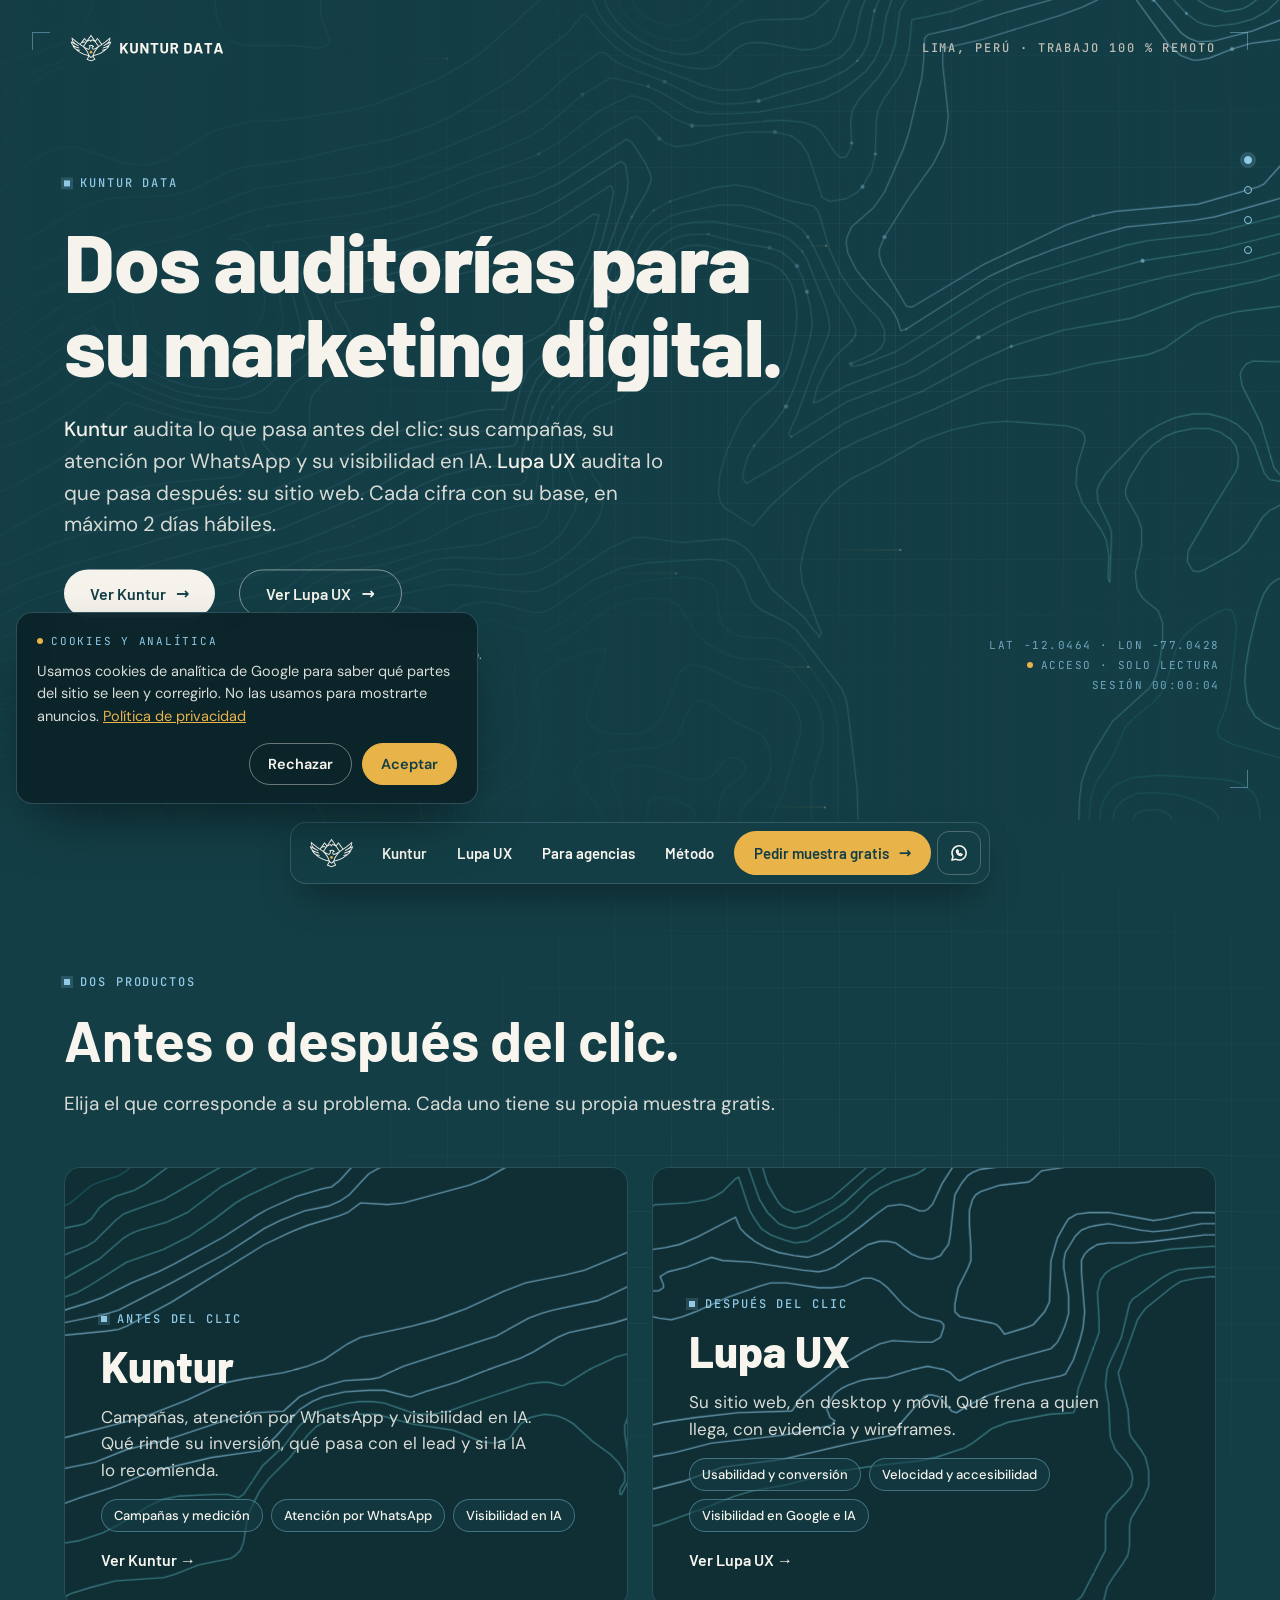
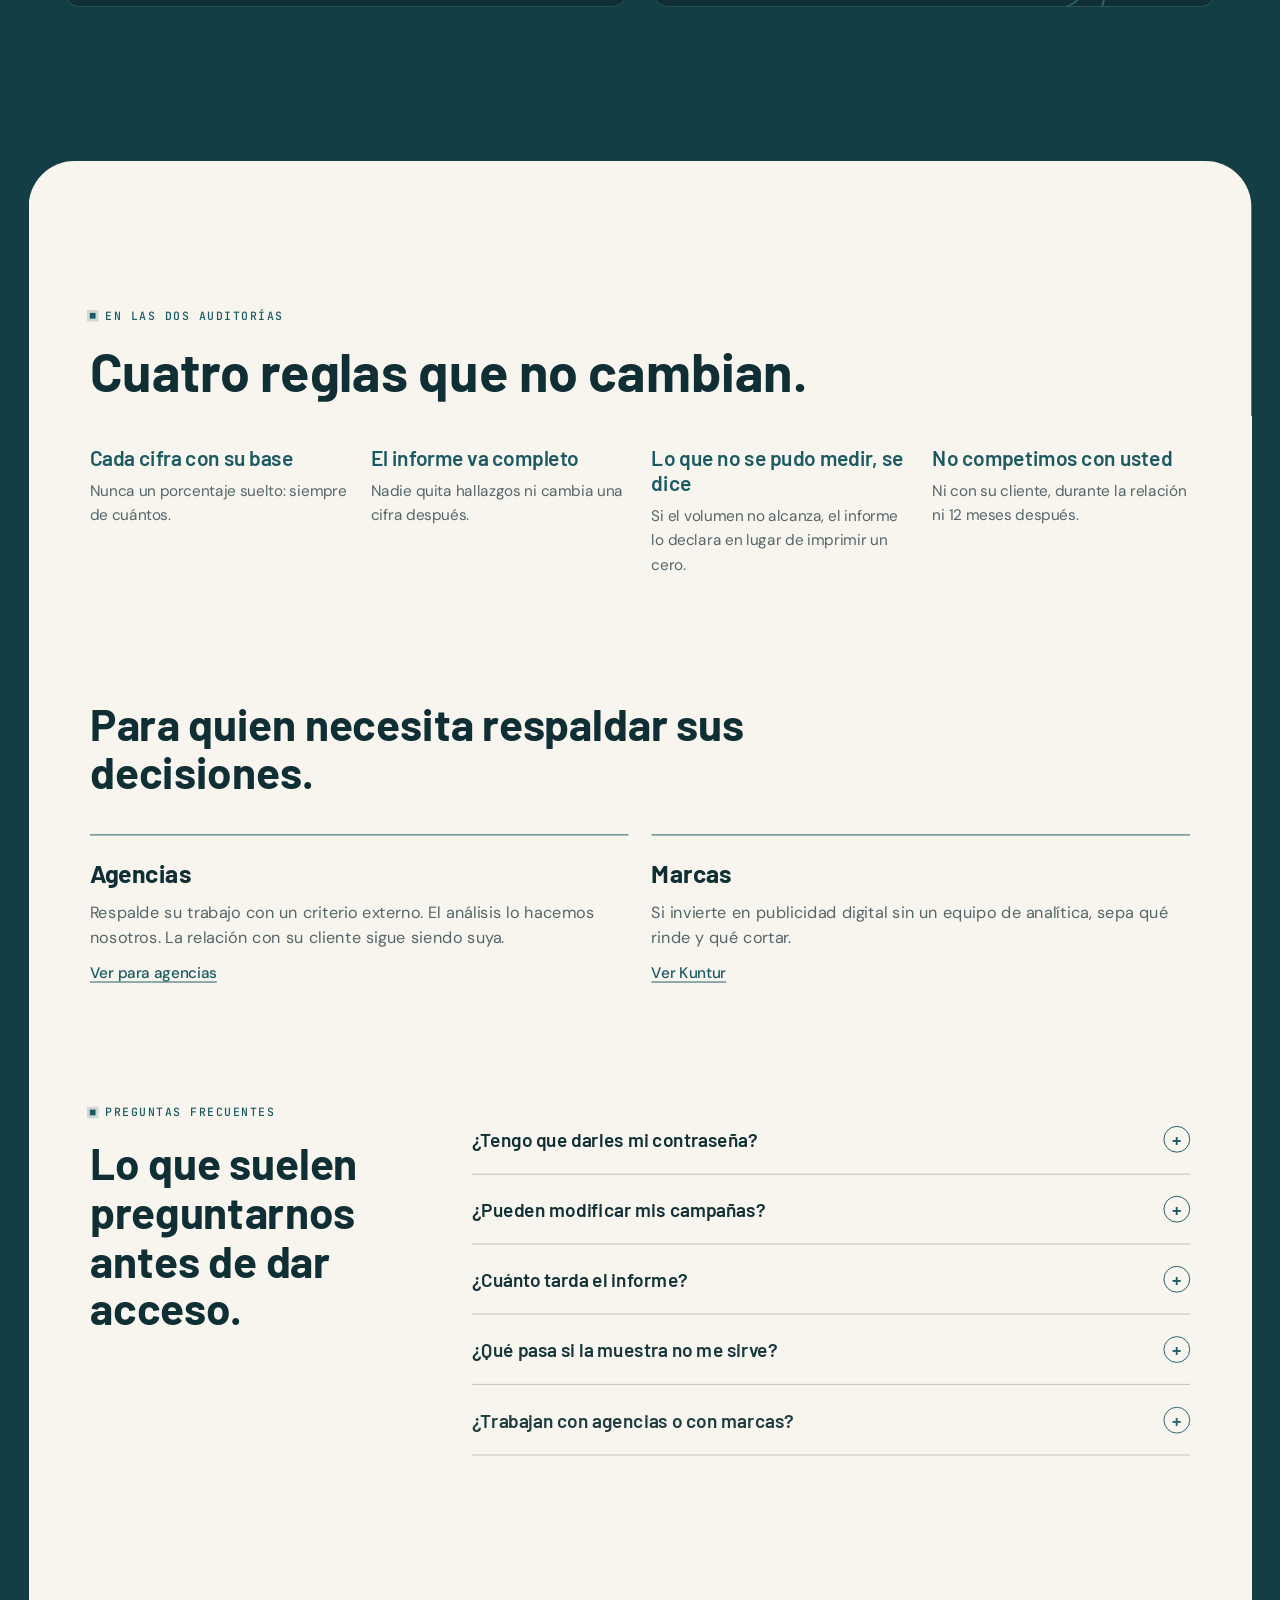
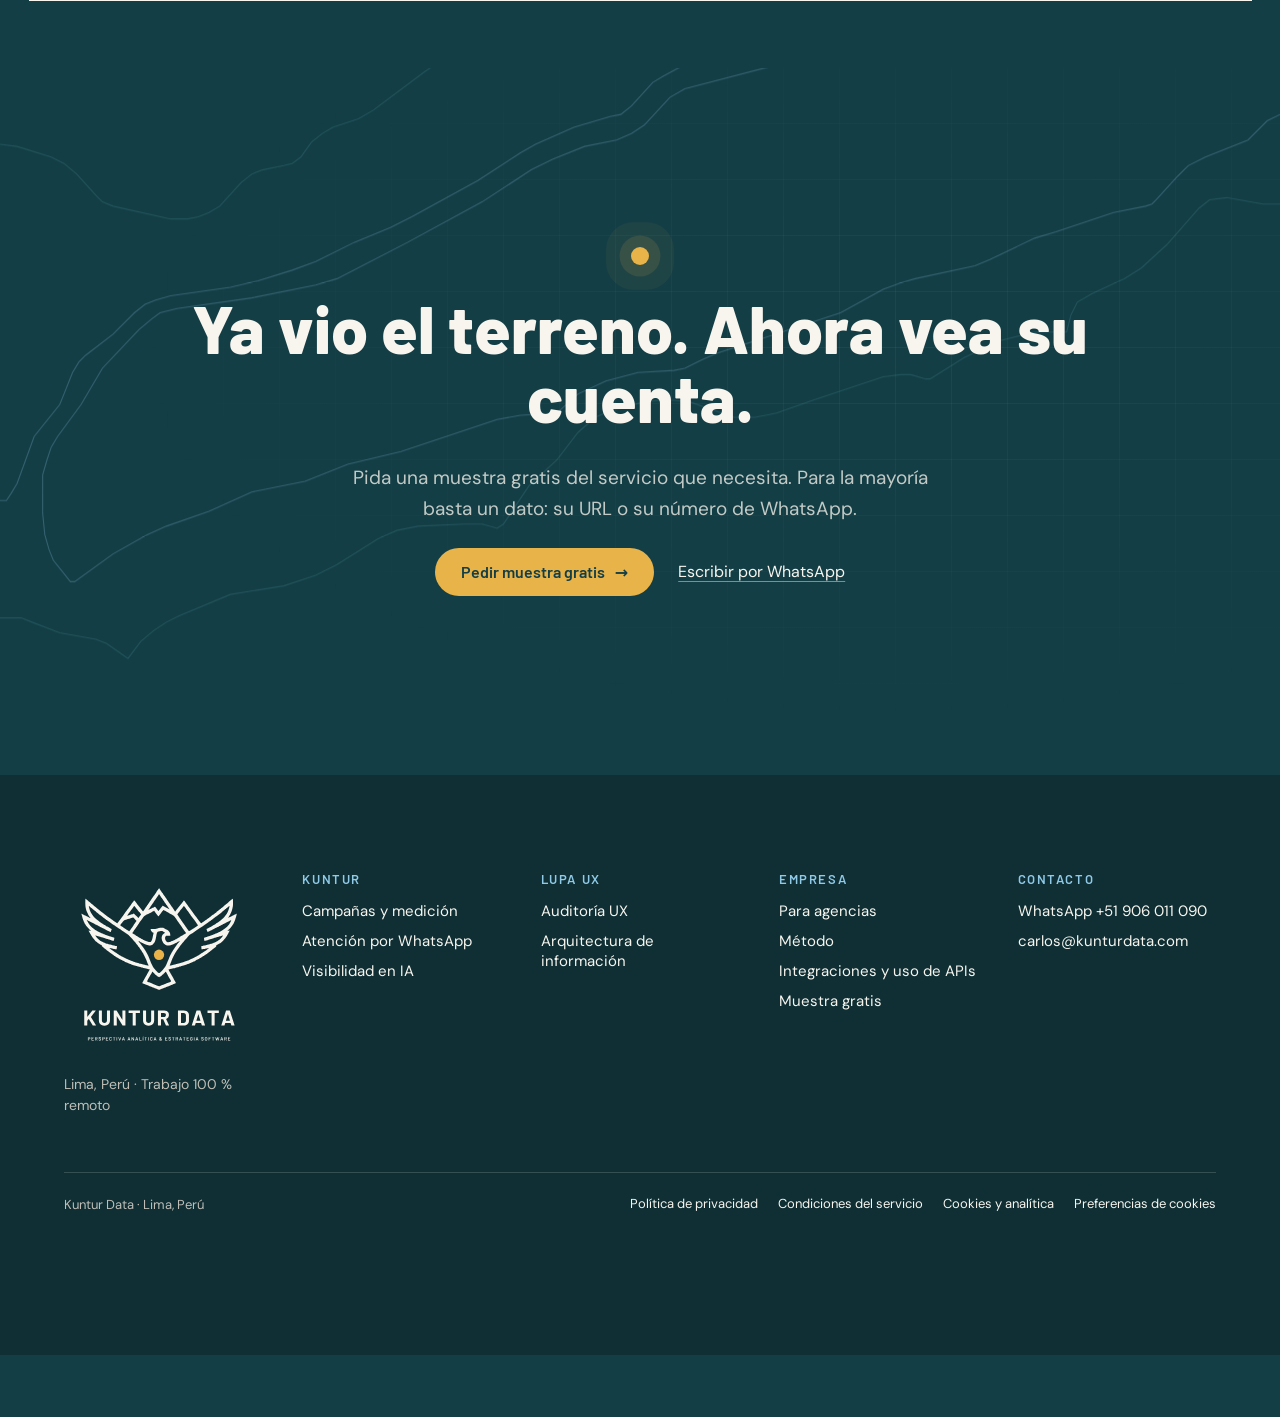
==== index.html @ 28507ed1 "nueva web" ====
<!doctype html>
<html lang="es">
<head>
<meta charset="utf-8">
<meta name="viewport" content="width=device-width, initial-scale=1">
<!-- Consent Mode v2: estado por defecto (debe ir antes de GTM) -->
<script>
  window.dataLayer = window.dataLayer || [];
  function gtag(){dataLayer.push(arguments);}
  gtag('consent', 'default', {
    ad_storage: 'denied',
    ad_user_data: 'denied',
    ad_personalization: 'denied',
    analytics_storage: 'denied',
    wait_for_update: 500
  });
  try {
    var kc = JSON.parse(localStorage.getItem('kuntur_consent'));
    if (kc) { gtag('consent', 'update', kc); }
  } catch (e) {}
  window.dataLayer.push({ content_group: 'home' });
</script>
<!-- Google Tag Manager -->
<script>(function(w,d,s,l,i){w[l]=w[l]||[];w[l].push({'gtm.start':
new Date().getTime(),event:'gtm.js'});var f=d.getElementsByTagName(s)[0],
j=d.createElement(s),dl=l!='dataLayer'?'&l='+l:'';j.async=true;j.src=
'https://www.googletagmanager.com/gtm.js?id='+i+dl;f.parentNode.insertBefore(j,f);
})(window,document,'script','dataLayer','GTM-5GH3MTMJ');</script>
<!-- End Google Tag Manager -->
<script>(function(h){if(!window.matchMedia('(prefers-reduced-motion: reduce)').matches){h.classList.add('kd-js');setTimeout(function(){if(!h.classList.contains('kd-ready'))h.classList.remove('kd-js')},3000)}})(document.documentElement);</script>
<title>Kuntur Data | Auditoría de campañas y de sitios web</title>
<meta name="description" content="Dos auditorías: Kuntur para sus campañas, su atención por WhatsApp y su visibilidad en IA, y Lupa UX para su sitio web. Muestra gratis.">
<link rel="canonical" href="https://kunturdata.com/">
<link rel="icon" type="image/png" href="favicon.png">
<meta property="og:type" content="website">
<meta property="og:site_name" content="Kuntur Data">
<meta property="og:locale" content="es_PE">
<meta property="og:url" content="https://kunturdata.com/">
<meta property="og:title" content="Kuntur Data | Auditoría de campañas y de sitios web">
<meta property="og:description" content="Dos auditorías: Kuntur para sus campañas, su atención por WhatsApp y su visibilidad en IA, y Lupa UX para su sitio web. Muestra gratis.">
<meta property="og:image" content="https://kunturdata.com/assets/logo/kuntur-data-horizontal.png">
<meta name="twitter:card" content="summary_large_image">
<link rel="icon" href="assets/logo/kuntur-data-simbolo.svg" type="image/svg+xml">

<link rel="preconnect" href="https://fonts.googleapis.com">
<link rel="preconnect" href="https://fonts.gstatic.com" crossorigin="anonymous">
<link rel="stylesheet" href="https://fonts.googleapis.com/css2?family=Barlow:wght@600;700;800&amp;family=DM+Sans:opsz,wght@9..40,400;9..40,500&amp;family=JetBrains+Mono:wght@400;500&amp;display=swap">
<style>
body{margin:0;background:#143E46}
a{color:#1C5A63}a:hover{color:#0F2F35}
.kd{font-family:'DM Sans',system-ui,sans-serif;color:#F7F5EE;background:#143E46;-webkit-font-smoothing:antialiased}
.kd *{box-sizing:border-box}
.kd h1,.kd h2,.kd h3,.kd .num,.kd .bar,.kd .eti,.kd .btn{font-family:'Barlow',system-ui,sans-serif}
.wrap{max-width:1280px;margin:0 auto;padding-left:clamp(16px,5vw,80px);padding-right:clamp(16px,5vw,80px)}
.skip{position:absolute;left:16px;top:-60px;background:#E8B348;color:#143E46;padding:10px 16px;border-radius:999px;font-weight:600;z-index:100}
.skip:focus{top:16px}
.kd a:focus-visible,.kd button:focus-visible,.kd summary:focus-visible{outline:3px solid #90CAE7;outline-offset:3px;border-radius:6px}
.eti{font-size:13px;font-weight:600;letter-spacing:.12em;text-transform:uppercase;margin:0}
.btn{display:inline-flex;align-items:center;gap:10px;min-height:48px;padding:0 26px;border-radius:999px;font-weight:600;font-size:16px;text-decoration:none;transition:transform .2s ease,background .2s ease}
.btn .ar{transition:transform .2s ease}
.btn:hover .ar{transform:translateX(4px)}
.btn:active{transform:scale(.98)}
.btn-gold{background:#E8B348;color:#143E46}.btn-gold:hover{background:#F0C463;color:#143E46}
.btn-cream{background:#F7F5EE;color:#143E46}.btn-cream:hover{background:#FFFFFF;color:#143E46}
.btn-line{border:1.5px solid rgba(247,245,238,.5);color:#F7F5EE}.btn-line:hover{border-color:#F7F5EE;color:#F7F5EE}
.btn-teal{border:1.5px solid #1C5A63;color:#1C5A63}.btn-teal:hover{background:#1C5A63;color:#F7F5EE}
.lk{color:#F7F5EE;text-decoration:underline;text-underline-offset:4px;text-decoration-color:rgba(247,245,238,.45)}
.lk:hover{color:#F7F5EE;text-decoration-color:#F7F5EE}
.lkt{color:#1C5A63;font-weight:500;text-underline-offset:4px}
.hero{position:relative;overflow:hidden;min-height:820px;display:flex;align-items:center}
.topo{position:absolute;inset:0;width:100%;height:100%}
.topo-s{position:absolute;inset:0;width:100%;height:100%;opacity:.9}
.ct path{fill:none;stroke-width:1.1;vector-effect:non-scaling-stroke}
.ct .c{stroke:#1C5A63}.ct .b{stroke:#3E7F88}.ct .a{stroke:#90CAE7;stroke-opacity:.75}
.pt circle{fill:#90CAE7;opacity:.6}
.veil{position:absolute;inset:0;background:linear-gradient(90deg,rgba(20,62,70,.94) 0%,rgba(20,62,70,.78) 45%,rgba(20,62,70,.15) 100%)}
.alt{position:sticky;top:140px;z-index:20;height:0}
.alt nav{position:absolute;right:20px;display:flex;flex-direction:column;align-items:flex-end;gap:6px;padding:8px 0}
.alt a{font-family:'Barlow',sans-serif;font-size:0;font-weight:600;letter-spacing:.1em;text-transform:uppercase;color:#F7F5EE;text-decoration:none;display:flex;flex-direction:row-reverse;align-items:center;gap:10px;min-height:24px;min-width:24px;padding:4px 8px;border-radius:999px}
.alt a:hover,.alt a:focus-visible{font-size:11px;color:#F7F5EE;background:rgba(15,47,53,.92);padding:4px 8px 4px 14px}
.alt a span{flex:none;width:8px;height:8px;border-radius:50%;border:1.5px solid #90CAE7;background:rgba(20,62,70,.55)}
.alt a:hover span,.alt a:focus-visible span{background:#90CAE7}
.g4{display:grid;grid-template-columns:repeat(auto-fit,minmax(240px,1fr));gap:24px}
.g2{display:grid;grid-template-columns:repeat(auto-fit,minmax(min(100%,420px),1fr));gap:24px}
.prob{border-top:1px solid rgba(144,202,231,.35);padding-top:20px}
.valle{position:relative;overflow:hidden;border-radius:16px;min-height:360px;background:#0F2F35;padding:36px;display:flex;flex-direction:column;justify-content:flex-end;gap:12px;text-decoration:none;color:#F7F5EE;border:1px solid rgba(144,202,231,.2);transition:border-color .3s ease}
.valle:hover{border-color:rgba(144,202,231,.7);color:#F7F5EE}
.valle .topo-s{transition:transform .8s cubic-bezier(.2,.7,.2,1)}
.valle:hover .topo-s{transform:scale(1.06)}
.valle .vin{position:relative;display:flex;flex-direction:column;gap:12px}
.chips{list-style:none;margin:4px 0 6px;padding:0;display:flex;flex-wrap:wrap;gap:8px}
.chips li{font-size:13px;font-weight:500;padding:7px 12px;border:1px solid rgba(144,202,231,.4);border-radius:999px;color:#F7F5EE;background:rgba(20,62,70,.6)}
.valle{min-height:440px}
.cream{background:#F7F5EE;color:#0F2F35}
.cream2{background:#EFEBE0;color:#0F2F35}
.cifra{background:#FFFFFF;border:1px solid #DAD6CB;border-radius:12px;padding:28px;display:flex;flex-direction:column;gap:14px}
.num{font-size:clamp(48px,6vw,76px);font-weight:800;line-height:1;color:#1C5A63;margin:0;letter-spacing:-.01em}
.cota{width:100%;height:16px;display:block}
.cota line{stroke:#1C5A63;stroke-width:1.2}
.base{margin:0;color:#55666A;font-size:16px;line-height:1.55}
.hacer{background:#EFEBE0;border-radius:8px;padding:14px 16px}
.hacer p{margin:4px 0 0;font-size:15px;line-height:1.5;color:#0F2F35}
.step{display:flex;flex-direction:column;gap:10px;position:relative;padding-top:28px;border-top:1.5px solid #1C5A63}
.step .n{font-family:'Barlow',sans-serif;font-weight:800;font-size:15px;color:#1C5A63;position:absolute;top:-12px;left:0;background:#F7F5EE;padding-right:10px}
.docs{display:grid;grid-template-columns:repeat(auto-fit,minmax(220px,1fr));gap:28px;align-items:start}
.doc{margin:0;display:flex;flex-direction:column;gap:12px}
.doc img{width:100%;height:auto;display:block;border-radius:6px;box-shadow:0 18px 40px -18px rgba(15,47,53,.45),0 2px 6px rgba(15,47,53,.12);background:#fff;transition:transform .5s cubic-bezier(.2,.7,.2,1)}
.doc:nth-child(odd) img{transform:rotate(-2.5deg)}.doc:nth-child(even) img{transform:rotate(2deg)}
.doc:hover img{transform:rotate(0deg) translateY(-6px)}
.doc figcaption{font-size:14px;color:#55666A;line-height:1.45}
.doc figcaption b{display:block;color:#0F2F35;font-weight:500;font-size:16px}
.faq details{border-bottom:1px solid #C0BEB6;padding:4px 0}
.faq summary{cursor:pointer;list-style:none;display:flex;justify-content:space-between;align-items:center;gap:24px;min-height:64px;font-family:'Barlow',sans-serif;font-weight:600;font-size:20px;color:#0F2F35}
.faq summary::-webkit-details-marker{display:none}
.faq summary .pl{flex:none;width:28px;height:28px;border-radius:50%;border:1.5px solid #1C5A63;display:grid;place-items:center;color:#1C5A63;transition:transform .25s ease}
.faq details[open] summary .pl{transform:rotate(45deg)}
.faq details p{margin:0 0 22px;max-width:68ch;color:#55666A;font-size:17px;line-height:1.6}
.sol{position:relative;overflow:hidden}
.sun{width:18px;height:18px;border-radius:50%;background:#E8B348;box-shadow:0 0 0 10px rgba(232,179,72,.12),0 0 0 22px rgba(232,179,72,.06)}
.foot{background:#0F2F35;color:#C0BEB6}
.foot a{color:#F7F5EE;text-decoration:none}.foot a:hover{color:#90CAE7}
.foot h3{font-size:13px;font-weight:600;letter-spacing:.12em;text-transform:uppercase;color:#90CAE7;margin:0 0 14px}
.foot ul{list-style:none;margin:0;padding:0;display:flex;flex-direction:column;gap:10px;font-size:15px}
.dock{position:sticky;bottom:16px;z-index:60;display:flex;justify-content:center;padding:0 16px;pointer-events:none}
.bar{pointer-events:auto;display:flex;align-items:center;gap:6px;padding:8px 8px 8px 18px;border-radius:16px;background:rgba(20,62,70,.92);backdrop-filter:blur(12px);-webkit-backdrop-filter:blur(12px);border:1px solid rgba(144,202,231,.22);box-shadow:0 18px 40px -12px rgba(0,0,0,.45);max-width:100%}
.bar .bl{display:flex;align-items:center;gap:2px}
.bar .bl a{color:#F7F5EE;text-decoration:none;font-weight:600;font-size:15px;padding:12px 14px;border-radius:10px;min-height:44px;display:inline-flex;align-items:center}
.bar .bl a:hover{background:rgba(144,202,231,.12);color:#F7F5EE}
.bar .btn{min-height:44px;padding:0 20px;font-size:15px}
.ico{width:44px;height:44px;border-radius:12px;display:inline-grid;place-items:center;color:#F7F5EE;background:transparent;border:1px solid rgba(247,245,238,.25);cursor:pointer;text-decoration:none}
.ico:hover{background:rgba(144,202,231,.12);color:#F7F5EE}
.menu-btn{display:none;font-family:'Barlow',sans-serif;font-weight:600;font-size:15px;color:#F7F5EE;background:transparent;border:1px solid rgba(247,245,238,.25);border-radius:12px;min-height:44px;padding:0 14px;cursor:pointer}
.sheet{pointer-events:auto;position:absolute;bottom:72px;left:16px;right:16px;background:#0F2F35;border:1px solid rgba(144,202,231,.25);border-radius:16px;padding:12px;display:flex;flex-direction:column}
.sheet a{color:#F7F5EE;text-decoration:none;font-family:'Barlow',sans-serif;font-weight:600;font-size:18px;padding:14px 12px;border-radius:10px}
.sheet a:hover{background:rgba(144,202,231,.12);color:#F7F5EE}
.sheet[hidden]{display:none}
.sym{height:26px;width:auto;display:block}
@media (max-width:1100px){.alt{display:none}}
@media (max-width:900px){.bar .bl{display:none}.menu-btn{display:inline-flex;align-items:center}.hero{min-height:720px}.veil{background:linear-gradient(180deg,rgba(20,62,70,.6) 0%,rgba(20,62,70,.92) 70%)}}
@media (max-width:480px){.bar .btn .ar{display:none}.bar{padding-left:10px}.hidexs{display:none}}
@keyframes draw{to{stroke-dashoffset:0}}
@keyframes tw{from{opacity:.15}to{opacity:.85}}
@keyframes rise{from{opacity:0;transform:translateY(48px);filter:blur(6px)}to{opacity:1;transform:none;filter:none}}
@keyframes lit{to{background-position:0 0}}
@keyframes sheet{from{border-radius:56px 56px 0 0;transform:scale(.94)}to{border-radius:0;transform:none}}
@keyframes heroout{to{transform:translateY(-140px);opacity:0}}
@keyframes vreveal{from{clip-path:inset(22% 0 0 0 round 16px);transform:translateY(60px);opacity:.3}to{clip-path:inset(0 0 0 0 round 16px);transform:none;opacity:1}}
@keyframes vtopo{from{transform:scale(1.25)}to{transform:scale(1)}}
@keyframes numin{from{opacity:0;filter:blur(12px);letter-spacing:.06em;transform:translateY(16px)}to{opacity:1;filter:none;letter-spacing:-.01em;transform:none}}
@keyframes fade{from{opacity:0;transform:translateY(14px)}to{opacity:1;transform:none}}
@keyframes docin{from{opacity:0;transform:translateY(140px) rotate(-6deg)}to{opacity:1;transform:none}}
@keyframes line{from{transform:scaleX(0)}to{transform:scaleX(1)}}
@keyframes sunin{from{transform:scale(0);opacity:0}to{transform:scale(1);opacity:1}}
@keyframes descend{from{transform:scale(1) translateY(0)}to{transform:scale(1.35) translateY(8%)}}
@keyframes cota{from{transform:scaleX(0)}to{transform:scaleX(1)}}
@keyframes pulse{0%{box-shadow:0 0 0 0 rgba(232,179,72,.55)}100%{box-shadow:0 0 0 22px rgba(232,179,72,0)}}

</style>
<link rel="stylesheet" href="assets/kd-tech.css">
</head>
<body>
<!-- Google Tag Manager (noscript) -->
<noscript><iframe src="https://www.googletagmanager.com/ns.html?id=GTM-5GH3MTMJ"
height="0" width="0" style="display:none;visibility:hidden"></iframe></noscript>
<!-- End Google Tag Manager (noscript) -->
<div class="kd" id="inicio">
<a class="skip" href="#contenido">Saltar al contenido</a>

<header style="position: absolute; top: 0; left: 0; right: 0; z-index: 30;">
<div class="wrap" style="display: flex; align-items: center; justify-content: space-between; gap: 24px; padding-top: 28px; padding-bottom: 28px;">
<a href="#inicio" aria-label="Kuntur Data, inicio" style="display: inline-flex;"><img src="assets/logo/kuntur-data-horizontal-negativo.svg" alt="Kuntur Data" style="height: 40px; width: auto; display: block;"></a>
<p class="eti hidexs" style="color: #C0BEB6; font-size: 12px;">Lima, Perú · Trabajo 100 % remoto</p>
</div>
</header>

<div class="alt" aria-hidden="false">
<nav aria-label="Secciones de esta página">
<a href="#vista"><span></span>Kuntur Data</a>
<a href="#valles"><span></span>Los dos productos</a>
<a href="#garantias"><span></span>Garantías</a>
<a href="#muestra"><span></span>Su muestra</a>
</nav>
</div>

<main id="contenido">

<section id="vista" class="hero" aria-labelledby="h1">
<svg class="topo" viewBox="0 0 1440 900" preserveAspectRatio="xMidYMid slice" aria-hidden="true" focusable="false"><g class="ct"><path class="c" pathLength="1" d="M782,900 L778,888 771,882 755,876 741,874 733,876 729,881 727,900"></path><path class="c" pathLength="1" d="M806,900 L807,882 810,870 814,864 831,852 835,846 835,840 832,834 825,831 819,831 813,834 798,852 789,855 771,854 735,841 723,839 705,840 693,846 689,852 689,858 700,888 702,900"></path><path class="c" pathLength="1" d="M828,900 L831,888 854,864 861,852 864,840 862,821 856,809 850,804 822,791 801,774 789,769 783,769 777,774 771,783 763,803 759,810 752,815 735,820 675,825 657,833 651,839 649,846 649,852 652,858 672,882 678,894 679,900"></path><path class="c" pathLength="1" d="M1304,900 L1301,894 1289,888 1283,888 1271,889 1265,892 1263,894 1260,900"></path><path class="c" pathLength="1" d="M0,23 L18,22 36,16 43,12 48,6 50,0"></path><path class="c" pathLength="1" d="M865,900 L866,894 877,870 896,803 896,791 894,785 886,770 880,765 868,758 837,753 795,733 777,729 771,731 764,737 747,780 741,791 734,797 723,803 711,805 693,805 681,803 668,797 663,791 661,785 663,773 681,719 683,713 681,711 669,712 633,726 615,737 609,743 607,749 605,761 611,797 611,809 604,840 597,852 590,858 556,876 549,882 546,888 544,900"></path><path class="c" pathLength="1" d="M1355,900 L1353,894 1348,888 1332,879 1307,871 1283,869 1265,870 1252,876 1245,882 1241,887 1238,900"></path><path class="c" pathLength="1" d="M711,0 L717,11 725,18 735,24 753,29 765,27 777,22 789,12 799,0"></path><path class="c" pathLength="1" d="M0,37 L30,34 54,27 67,18 72,12 76,0"></path><path class="c" pathLength="1" d="M908,900 L908,858 920,815 921,797 916,775 904,755 886,733 874,726 862,723 831,722 819,719 801,710 789,702 782,695 763,664 753,658 735,656 711,658 693,664 675,675 639,701 621,710 594,719 585,725 583,731 581,743 586,797 584,809 581,821 572,833 560,841 548,843 524,842 515,846 511,852 511,858 517,888 518,900"></path><path class="c" pathLength="1" d="M1400,900 L1399,888 1396,876 1392,869 1380,860 1368,856 1350,854 1289,850 1259,853 1241,861 1235,867 1229,876 1225,888 1224,900"></path><path class="c" pathLength="1" d="M695,0 L699,10 705,18 718,30 729,37 741,42 759,45 771,44 783,39 833,0"></path><path class="c" pathLength="1" d="M0,52 L18,51 42,46 72,36 82,30 90,22 96,12 98,0"></path><path class="c" pathLength="1" d="M1440,833 L1422,831 1404,826 1367,815 1356,809 1353,803 1354,797 1362,777 1367,755 1374,689 1372,677 1369,670 1368,669 1362,668 1350,673 1332,684 1319,695 1313,702 1307,714 1297,749 1291,761 1283,770 1264,785 1252,797 1239,828 1220,858 1214,876 1212,900"></path><path class="c" pathLength="1" d="M937,900 L937,797 932,773 923,755 898,720 886,708 880,704 868,700 837,699 825,696 819,693 814,689 809,683 806,670 804,652 803,646 798,640 783,634 765,633 723,637 690,646 667,658 633,685 615,693 596,693 560,680 548,682 542,686 536,697 536,713 541,725 554,744 559,755 564,773 564,791 560,803 554,810 548,814 506,815 500,818 494,824 489,840 489,852 497,888 499,900"></path><path class="b" pathLength="1" d="M254,0 L256,18 259,30 265,41 271,45 278,48 289,50 337,50 368,53 374,52 379,48 379,42 370,18 370,0"></path><path class="b" pathLength="1" d="M681,0 L686,12 693,22 705,34 717,43 741,55 759,59 771,60 783,58 789,56 819,33 831,26 850,22 898,21 910,16 927,0"></path><path class="b" pathLength="1" d="M0,74 L18,71 66,56 84,49 96,42 104,36 113,24 118,12 120,0"></path><path class="b" pathLength="1" d="M1440,552 L1422,554 1410,560 1402,568 1386,594 1376,604 1338,625 1332,627 1326,626 1320,616 1321,604 1349,556 1372,519 1375,513 1376,501 1373,489 1368,482 1356,474 1344,470 1326,470 1307,474 1295,479 1281,489 1271,501 1256,526 1252,538 1253,545 1266,568 1270,580 1270,598 1263,628 1265,646 1271,656 1288,670 1293,683 1293,701 1290,725 1285,743 1278,755 1238,791 1217,825 1210,840 1204,858 1202,876 1201,900"></path><path class="b" pathLength="1" d="M1440,803 L1428,801 1416,798 1404,793 1394,785 1386,771 1383,749 1384,731 1388,707 1397,670 1404,651 1410,642 1416,637 1428,631 1440,630"></path><path class="b" pathLength="1" d="M81,900 L68,858 61,846 54,839 42,832 24,829 12,832 0,842"></path><path class="b" pathLength="1" d="M374,900 L372,894 365,882 349,867 331,857 313,855 247,864 223,870 211,876 203,882 198,888 192,900"></path><path class="b" pathLength="1" d="M959,900 L958,864 948,779 946,767 941,755 892,691 880,682 855,670 847,664 842,658 833,634 825,622 813,615 795,613 729,617 699,623 669,636 627,665 615,671 603,672 566,662 548,660 526,664 506,677 500,679 476,668 458,665 446,666 434,668 420,677 410,689 405,707 404,719 405,725 410,730 422,734 475,737 485,743 490,755 490,767 476,797 473,815 474,846 482,900"></path><path class="b" pathLength="1" d="M668,0 L673,12 681,24 693,37 711,52 727,60 747,68 771,74 789,76 801,74 807,71 825,54 836,48 844,47 856,47 898,55 910,54 922,50 928,47 934,40 944,12 950,0"></path><path class="b" pathLength="1" d="M0,120 L12,116 45,85 56,79 66,76 69,72 78,71 84,68 85,66 96,65 100,60 108,58 127,40 132,42 122,54 114,60 66,83 55,91 50,97 42,109 30,145 24,156 18,161 12,163 0,162"></path><path class="b" pathLength="1" d="M0,227 L12,217 42,185 67,169 84,162 102,161 151,178 169,181 181,181 202,175 241,150 259,142 277,137 295,133 331,132 410,120 434,113 500,86 535,66 551,54 610,0"></path><path class="b" pathLength="1" d="M1440,395 L1428,397 1392,396 1385,399 1380,405 1378,411 1380,423 1401,465 1415,513 1422,521 1428,524 1440,527"></path><path class="b" pathLength="1" d="M1440,532 L1427,532 1422,528 1410,526 1404,518 1394,489 1387,477 1374,465 1362,459 1344,454 1326,454 1307,458 1289,466 1277,473 1265,483 1231,519 1223,532 1221,538 1222,550 1236,580 1237,586 1235,639 1233,634 1234,610 1231,592 1225,580 1205,552 1198,532 1199,513 1208,483 1207,477 1205,474 1199,470 1187,467 1121,462 1097,464 1060,472 1030,483 988,507 950,526 934,538 918,556 911,568 904,586 898,610 896,622 898,640 919,695 916,699 915,695 910,691 900,677 864,646 844,610 837,602 825,594 813,591 765,595 723,589 711,590 687,601 627,640 609,648 590,649 530,642 512,641 434,656 416,663 405,670 386,696 360,719 355,727 353,737 353,755 358,767 368,776 386,783 422,791 434,798 446,808 452,817 458,834 459,840 458,861 453,846 446,834 440,830 428,825 392,822 343,812 259,800 235,798 205,799 187,802 169,809 152,821 140,834 133,846 130,852 129,864 129,888 127,900"></path><path class="b" pathLength="1" d="M101,900 L98,888 78,849 66,831 54,821 30,808 12,802 0,802"></path><path class="b" pathLength="1" d="M0,299 L48,263 96,234 121,222 145,217 199,215 217,212 235,206 265,190 283,184 347,175 392,164 446,153 489,139 514,127 583,85 610,60 641,36 657,16 663,19 677,36 693,52 711,64 789,94 807,99 825,99 841,97 880,81 922,72 940,63 949,54 953,48 957,36 962,12 967,0"></path><path class="b" pathLength="1" d="M1440,330 L1422,336 1374,342 1350,348 1332,356 1295,382 1277,389 1216,399 1168,411 1121,416 1097,424 1042,449 958,484 940,493 911,513 881,538 862,556 844,577 813,557 808,550 806,538 808,519 815,495 831,460 844,444 868,424 880,405 886,387 891,362 892,344 890,326 886,313 880,302 874,296 864,290 795,270 783,269 771,270 759,275 747,287 713,356 708,374 710,417 707,429 699,437 675,446 663,453 657,460 651,471 650,483 652,495 657,504 676,532 679,544 679,556 675,568 667,580 651,598 633,613 609,626 590,630 566,630 518,624 500,625 458,639 422,647 405,652 395,658 374,676 349,690 339,701 332,719 329,749 325,758 289,750 265,750 196,761 169,768 145,779 127,793 104,815 90,836 84,837 78,828 66,815 36,794 18,788 0,788"></path><path class="b" pathLength="1" d="M1440,296 L1398,308 1326,323 1259,349 1184,362 1127,380 1091,396 1030,429 969,453 946,463 892,498 837,530 833,526 833,519 838,501 845,489 868,463 880,446 890,423 902,387 907,368 909,356 907,338 903,320 898,304 892,292 885,284 874,276 862,272 831,267 795,257 777,257 765,259 753,264 747,269 739,278 732,290 703,356 699,370 694,405 689,417 683,423 663,436 651,446 645,454 639,465 636,477 635,495 639,509 651,538 651,550 648,562 641,574 633,586 620,598 603,607 584,612 566,613 518,611 494,613 446,631 395,640 380,648 336,677 326,689 313,713 283,710 259,712 193,733 145,746 127,754 115,761 72,797 66,798 48,784 36,779 18,777 0,778"></path><path class="b" pathLength="1" d="M0,338 L18,326 42,304 54,296 102,273 133,257 151,249 169,245 205,241 223,237 277,215 301,207 410,191 446,183 476,174 519,157 560,139 596,120 612,109 639,84 675,58 681,58 691,66 701,72 747,90 783,108 807,114 825,114 850,111 922,89 946,77 958,67 964,60 970,48 977,12 982,0"></path><path class="b" pathLength="1" d="M1440,272 L1380,288 1295,304 1181,333 1144,344 1121,354 1091,370 1024,411 946,441 886,479 883,477 885,471 893,453 910,406 924,374 928,362 927,350 924,338 904,287 898,276 888,266 880,260 868,256 801,243 777,244 759,248 741,259 734,266 726,278 698,344 685,393 679,405 669,416 645,436 632,453 626,471 623,489 625,538 623,550 617,568 609,577 584,584 548,597 488,604 440,619 386,628 374,633 362,640 331,663 313,680 277,681 253,686 229,693 175,715 121,730 102,739 60,769 54,766 42,764 0,769"></path><path class="b" pathLength="1" d="M0,366 L24,353 54,328 66,320 108,302 145,281 163,273 223,258 283,235 307,228 331,224 404,215 452,205 482,196 578,159 596,151 615,140 657,104 687,86 693,86 729,95 746,103 771,118 783,123 795,125 819,125 850,123 904,113 922,108 940,99 952,91 967,79 977,66 985,48 990,18 996,0"></path><path class="b" pathLength="1" d="M1331,0 L1344,8 1362,13 1380,10 1388,6 1396,0"></path><path class="b" pathLength="1" d="M1440,252 L1356,273 1271,286 1145,321 1121,331 1103,341 1012,398 946,423 916,440 910,442 915,423 924,405 934,391 952,374 956,368 957,362 952,350 934,321 911,272 904,260 898,252 886,244 850,230 831,225 807,225 771,232 753,237 735,248 725,260 718,272 691,338 679,381 674,393 665,405 637,429 624,447 619,459 614,477 606,538 603,548 596,553 560,560 536,566 518,574 486,592 434,605 377,616 362,623 331,646 325,648 247,665 217,675 169,695 108,711 90,720 60,739 48,745 21,755 0,760"></path><path class="b" pathLength="1" d="M0,390 L18,382 36,372 82,338 121,320 157,299 162,302 163,305 164,338 168,356 174,368 184,381 199,393 211,399 223,402 241,404 259,400 271,391 301,356 307,344 309,332 306,302 298,278 289,266 283,263 271,262 269,260 313,248 416,234 452,226 482,217 536,194 584,179 609,169 633,155 675,122 693,113 711,105 729,110 759,131 777,138 795,138 874,132 898,134 912,139 919,145 934,168 940,173 946,172 951,163 952,157 951,133 953,121 960,109 982,84 994,66 1000,48 1005,12 1012,0"></path><path class="b" pathLength="1" d="M1305,0 L1319,15 1331,24 1338,27 1350,29 1374,26 1392,21 1408,12 1420,0"></path><path class="b" pathLength="1" d="M1440,232 L1344,257 1277,264 1253,269 1145,302 1121,311 1103,321 1000,386 964,400 952,402 951,399 976,388 985,381 988,374 988,362 982,350 953,320 940,301 927,272 917,236 914,230 910,226 880,219 844,206 825,203 801,206 753,221 735,231 724,242 717,251 707,272 686,326 669,382 657,399 627,426 617,441 608,465 596,520 595,526 590,531 548,534 518,540 497,550 452,577 402,598 368,605 355,610 337,620 241,646 205,658 157,677 90,694 75,701 42,718 0,732"></path><path class="b" pathLength="1" d="M0,411 L24,401 42,391 90,356 139,330 143,332 144,350 149,362 165,381 189,399 211,409 229,414 253,416 271,412 284,405 318,374 327,362 329,356 328,344 317,272 319,266 398,256 452,244 494,232 548,209 603,194 633,179 687,142 711,129 717,128 724,133 741,152 748,157 759,161 777,159 807,150 837,145 868,145 886,149 896,157 904,169 920,217 928,221 946,218 958,211 964,205 974,187 978,169 979,133 981,121 987,109 1004,85 1010,72 1015,54 1018,22 1060,13 1096,0"></path><path class="a" pathLength="1" d="M1283,0 L1313,36 1321,42 1332,46 1350,45 1392,34 1440,15"></path><path class="a" pathLength="1" d="M1440,205 L1434,211 1424,217 1350,238 1326,242 1253,249 1223,257 1175,273 1133,289 1103,303 1012,361 1006,363 1002,350 995,338 970,312 957,296 948,278 946,266 947,260 952,249 976,228 988,211 1009,163 1015,145 1029,85 1031,66 1032,42 1036,38 1072,30 1121,14 1171,0"></path><path class="a" pathLength="1" d="M0,430 L24,421 48,409 66,397 102,369 121,358 135,374 142,381 179,405 204,417 223,423 247,427 265,427 283,423 295,417 337,382 344,374 347,368 348,356 338,320 335,302 334,290 335,284 337,282 392,276 452,263 500,248 554,227 603,214 633,200 705,153 711,156 727,181 732,193 732,199 727,211 711,238 701,260 679,320 662,374 651,390 627,411 612,429 602,453 590,501 584,511 542,512 506,521 480,532 434,559 349,594 241,625 133,660 72,675 55,683 24,698 0,708"></path><path class="a" pathLength="1" d="M1264,0 L1301,51 1313,61 1326,66 1332,66 1344,64 1369,54 1389,48 1440,41"></path><path class="a" pathLength="1" d="M1440,170 L1422,182 1404,202 1398,205 1332,224 1241,232 1217,237 1187,247 1097,290 1018,337 1012,336 985,290 982,278 983,272 988,260 1015,217 1042,179 1053,157 1056,145 1058,127 1052,72 1052,54 1054,53 1097,43 1181,17 1205,8 1222,0"></path><path class="a" pathLength="1" d="M0,449 L30,439 54,427 78,411 114,383 121,381 137,393 175,413 211,429 235,434 259,437 277,438 295,434 307,428 325,411 355,388 362,381 365,374 366,362 351,320 348,302 349,299 386,296 422,288 500,267 603,234 633,219 699,177 704,181 707,199 706,211 703,223 668,320 656,362 645,381 616,405 606,417 596,441 584,487 581,489 536,494 488,506 464,516 416,542 331,578 301,588 235,604 66,653 48,660 0,685"></path><path class="a" pathLength="1" d="M0,470 L30,461 54,450 84,431 127,400 181,427 217,440 247,446 301,452 313,453 319,451 325,444 338,423 374,395 381,387 383,381 384,374 383,362 364,320 368,316 392,313 416,309 548,273 596,256 621,246 687,204 689,205 691,211 686,236 678,266 656,320 645,357 639,368 633,374 609,393 597,405 590,422 578,470 542,473 464,493 444,501 392,530 315,562 283,571 223,582 172,598 96,619 48,635 0,658"></path><path class="a" pathLength="1" d="M0,499 L48,481 66,472 96,452 139,419 175,435 199,444 223,451 267,459 283,464 295,472 319,501 325,505 331,506 337,505 343,501 349,495 355,483 358,471 358,447 360,435 370,423 393,405 399,399 404,387 403,368 398,356 387,338 386,332 422,327 560,291 615,269 639,255 669,235 675,236 669,260 663,278 627,355 615,366 585,381 579,387 576,399 576,429 572,449 554,449 536,452 452,474 428,484 374,515 313,539 277,550 211,560 163,574 108,586 78,596 0,629"></path><path class="a" pathLength="1" d="M0,545 L18,540 30,535 84,504 108,484 157,441 205,456 265,471 276,477 282,483 285,489 288,501 287,513 284,519 277,523 205,529 163,536 108,543 78,554 48,570 21,586 0,595"></path></g><g class="pt"><circle cx="850" cy="111" r="2.2"></circle><circle cx="645" cy="357" r="1.6"></circle><circle cx="753" cy="221" r="1.2"></circle><circle cx="416" cy="542" r="1.6"></circle><circle cx="518" cy="540" r="2.2"></circle><circle cx="1012" cy="361" r="1.2"></circle><circle cx="958" cy="67" r="1.2"></circle><circle cx="235" cy="434" r="1.6"></circle><circle cx="657" cy="104" r="2.2"></circle><circle cx="904" cy="260" r="1.6"></circle><circle cx="978" cy="169" r="1.6"></circle><circle cx="108" cy="484" r="1.6"></circle><circle cx="845" cy="489" r="1.2"></circle><circle cx="36" cy="779" r="1.6"></circle><circle cx="880" cy="446" r="2.2"></circle><circle cx="326" cy="689" r="1.2"></circle><circle cx="952" cy="157" r="1.6"></circle><circle cx="898" cy="276" r="1.2"></circle><circle cx="691" cy="338" r="2.2"></circle><circle cx="862" cy="272" r="2.2"></circle><circle cx="747" cy="90" r="2.2"></circle><circle cx="624" cy="447" r="1.6"></circle><circle cx="619" cy="459" r="1.2"></circle><circle cx="977" cy="12" r="1.6"></circle><circle cx="1127" cy="380" r="1.6"></circle><circle cx="951" cy="399" r="2.2"></circle><circle cx="988" cy="260" r="2.2"></circle><circle cx="783" cy="123" r="1.2"></circle><circle cx="313" cy="248" r="1.2"></circle><circle cx="609" cy="169" r="1.6"></circle><circle cx="777" cy="138" r="2.2"></circle><circle cx="1283" cy="0" r="2.2"></circle><circle cx="603" cy="607" r="1.2"></circle><circle cx="868" cy="145" r="2.2"></circle><circle cx="795" cy="257" r="1.2"></circle><circle cx="892" cy="292" r="2.2"></circle><circle cx="1319" cy="15" r="1.6"></circle><circle cx="1091" cy="370" r="2.2"></circle><circle cx="741" cy="152" r="2.2"></circle><circle cx="1217" cy="237" r="1.2"></circle><circle cx="711" cy="238" r="1.6"></circle><circle cx="735" cy="231" r="1.2"></circle><circle cx="698" cy="344" r="1.2"></circle><circle cx="964" cy="205" r="2.2"></circle><circle cx="956" cy="368" r="1.2"></circle><circle cx="1271" cy="286" r="2.2"></circle><circle cx="729" cy="95" r="1.6"></circle><circle cx="686" cy="326" r="1.2"></circle><circle cx="886" cy="149" r="1.6"></circle><circle cx="952" cy="374" r="2.2"></circle><circle cx="886" cy="479" r="1.2"></circle><circle cx="1369" cy="54" r="2.2"></circle><circle cx="903" cy="320" r="2.2"></circle></g></svg>
<div class="veil" aria-hidden="true"></div>
<div class="wrap hx" style="position: relative; width: 100%; padding-top: 140px; padding-bottom: 120px;">
<div class="h-in" style="max-width: 760px; display: flex; flex-direction: column; gap: 28px;">
<p class="eti" style="color: #90CAE7;">Kuntur Data</p>
<h1 id="h1" style="margin: 0; font-size: clamp(44px, 6.4vw, 92px); line-height: 1.02; font-weight: 800; letter-spacing: -0.015em; color: #F7F5EE;">Dos auditorías para su marketing digital.</h1>
<p style="margin: 0; max-width: 620px; font-size: clamp(18px, 1.6vw, 21px); line-height: 1.55; color: #D9DCD6;"><b style="color: #F7F5EE; font-weight: 500;">Kuntur</b> audita lo que pasa antes del clic: sus campañas, su atención por WhatsApp y su visibilidad en IA. <b style="color: #F7F5EE; font-weight: 500;">Lupa UX</b> audita lo que pasa después: su sitio web. Cada cifra con su base, en máximo 2 días hábiles.</p>
<div style="display: flex; flex-wrap: wrap; align-items: center; gap: 14px 24px;">
<a class="btn btn-cream" href="kuntur.html">Ver Kuntur <span class="ar" aria-hidden="true">→</span></a>
<a class="btn btn-line" href="lupa-ux.html">Ver Lupa UX <span class="ar" aria-hidden="true">→</span></a>
</div>
<p style="margin: 0; font-size: 14px; color: #C0BEB6;">Cada producto tiene su muestra gratis, sin costo ni compromiso.</p>
</div>
</div>
</section>

<section id="valles" aria-labelledby="h-valles" style="padding-top: clamp(96px, 12vw, 176px); padding-bottom: clamp(96px, 12vw, 176px);">
<div class="wrap" style="display: flex; flex-direction: column; gap: 48px;">
<div class="kd-pre rv" style="display: flex; flex-direction: column; gap: 20px; max-width: 760px;">
<p class="eti" style="color: #90CAE7;">Dos productos</p>
<h2 id="h-valles" class="lit-d" style="margin: 0; font-size: clamp(34px, 4.4vw, 60px); line-height: 1.05; font-weight: 700; color: #F7F5EE;">Antes o después del clic.</h2>
<p style="margin: 0; font-size: 19px; line-height: 1.6; color: #D9DCD6;">Elija el que corresponde a su problema. Cada uno tiene su propia muestra gratis.</p>
</div>
<div class="g2">
<a class="valle rv" href="kuntur.html">
<svg class="topo-s" viewBox="0 0 600 340" preserveAspectRatio="xMidYMid slice" aria-hidden="true" focusable="false"><g class="ct"><path class="c" pathLength="1" d="M85,0 L86,25 85,33 83,36 80,37 68,37 63,38 58,40 51,45 49,48 48,53 48,58 51,65 54,71 57,73 63,77 71,81 78,83 85,84 90,83 96,81 100,76 108,66 110,63 115,61 128,55 141,44 146,42 158,38 163,35 168,30 176,20 186,10 189,5 190,0"></path><path class="b" pathLength="1" d="M0,59 L8,60 24,65 30,68 36,73 45,83 48,86 53,88 80,94 88,94 93,93 98,91 103,88 113,77 118,73 123,71 133,69 137,68 141,65 146,58 151,54 156,51 168,47 175,43 199,25 202,23 204,18 206,0"></path><path class="b" pathLength="1" d="M600,138 L597,139 595,141 585,151 580,153 575,152 560,143 555,142 552,143 550,145 547,149 545,154 544,159 545,166 549,176 552,181 564,194 574,209 580,215 590,222 595,224 600,225"></path><path class="b" pathLength="1" d="M600,119 L590,121 577,128 572,128 560,127 555,128 550,130 542,135 537,141 534,146 532,154 534,164 537,171 540,179 545,186 557,201 566,214 570,219 587,234 592,237 600,238"></path><path class="b" pathLength="1" d="M0,156 L3,155 7,151 15,140 20,134 33,123 40,113 45,108 48,107 53,106 73,107 85,106 95,104 105,100 110,97 123,88 138,82 143,79 148,74 156,66 161,62 166,60 186,53 230,28 232,25 236,20 239,10 240,8 249,3 252,0"></path><path class="b" pathLength="1" d="M600,101 L592,101 580,100 575,101 572,102 525,136 522,139 518,144 517,146 517,151 517,156 520,164 523,169 532,182 542,196 548,204 548,207 550,209 550,211 544,204 536,196 530,191 525,188 517,185 495,180 490,180 485,180 479,183 477,186 474,194 474,199 476,212 477,222 476,229 472,237 471,237 471,234 472,232 474,229 474,224 473,222 470,217 465,212 454,204 442,193 437,190 432,188 424,187 419,188 415,189 409,193 402,202 397,204 392,205 384,204 372,199 367,197 341,193 319,187 306,187 291,190 286,192 281,195 276,200 265,214 252,227 246,235 240,247 238,254 236,267 234,272 231,275 228,277 208,281 193,287 186,289 156,291 141,295 128,299 121,303 98,317 93,319 85,320 75,319 65,317 58,313 48,305 45,303 40,302 28,302 23,301 18,299 8,292 5,291 0,291"></path><path class="b" pathLength="1" d="M0,167 L5,166 10,162 20,148 25,143 43,134 53,124 58,121 68,118 98,113 114,108 123,103 146,90 161,77 166,74 171,72 188,67 201,61 222,45 244,33 261,19 267,13 273,0"></path><path class="b" pathLength="1" d="M600,87 L592,87 575,84 567,85 562,89 547,106 535,117 527,122 512,129 505,133 502,139 500,147 485,147 469,151 452,159 436,169 434,169 427,167 422,167 414,168 381,179 364,185 354,187 344,187 324,180 316,179 309,179 301,180 286,184 279,187 271,194 261,207 248,219 244,225 236,237 233,239 226,237 218,237 196,238 186,240 177,244 158,256 148,261 133,266 108,270 84,280 78,283 72,287 66,292 60,300 50,293 45,291 28,288 15,283 10,281 5,281 0,281"></path><path class="b" pathLength="1" d="M0,180 L10,177 15,174 19,169 24,159 28,154 33,151 48,142 58,133 63,128 69,126 75,124 98,121 111,118 121,115 132,111 141,106 163,92 186,84 202,76 218,65 231,55 238,51 261,40 280,33 284,30 291,23 294,20 311,13 316,10 326,0"></path><path class="a" pathLength="1" d="M600,76 L592,76 580,73 575,72 570,72 565,74 557,79 545,94 535,104 527,110 522,113 467,130 439,136 432,139 417,148 409,152 389,159 369,167 349,173 341,176 339,176 324,172 314,172 299,173 286,176 279,179 271,184 256,201 246,210 244,210 216,214 186,221 173,225 153,233 134,239 118,245 90,251 83,254 74,259 58,270 45,280 43,280 33,276 20,268 8,262 6,259 7,252 7,247 6,242 3,235 0,236"></path><path class="a" pathLength="1" d="M0,226 L3,226 5,223 8,218 16,196 28,181 30,176 34,166 37,161 40,158 53,148 63,138 68,134 73,132 80,130 108,126 121,123 137,118 148,114 166,105 183,98 193,93 224,76 244,63 251,59 269,51 286,46 291,45 296,41 306,30 311,27 324,20 344,8 349,6 360,3 366,0"></path><path class="a" pathLength="1" d="M600,45 L594,48 585,57 565,65 557,69 552,74 542,85 540,87 537,88 522,91 495,100 485,103 464,113 457,116 429,122 422,124 414,127 394,138 336,157 329,160 321,164 316,165 299,166 284,170 271,176 261,185 244,186 233,188 188,203 163,209 143,217 118,222 98,231 78,238 69,242 53,251 35,264 33,264 29,259 25,254 23,249 21,242 20,232 20,222 20,214 22,207 24,201 27,196 38,181 48,164 65,146 71,141 75,138 83,136 118,131 148,125 158,122 191,105 226,86 249,71 259,66 274,60 289,57 296,54 302,50 314,37 321,33 367,21 412,6 427,0"></path><path class="a" pathLength="1" d="M600,33 L593,35 587,38 572,53 552,65 535,63 527,64 522,65 517,67 497,77 449,97 437,100 412,105 399,110 375,121 356,128 341,132 309,139 301,143 286,153 276,157 261,161 236,165 226,167 218,170 201,178 173,189 115,204 108,207 85,219 65,226 58,229 48,236 33,247 29,237 28,224 28,214 30,204 35,196 45,184 56,166 70,151 78,145 83,143 90,141 151,135 158,134 163,132 191,117 249,81 266,73 276,69 296,63 301,61 309,55 326,56 336,55 377,44 387,40 408,28 448,10 462,5 480,0"></path></g></svg>
<div class="vin">
<p class="eti" style="color: #90CAE7;">Antes del clic</p>
<h3 style="margin: 0; font-size: clamp(32px, 3.4vw, 44px); font-weight: 800; color: #F7F5EE;">Kuntur</h3>
<p style="margin: 0; max-width: 440px; font-size: 17px; line-height: 1.55; color: #D9DCD6;">Campañas, atención por WhatsApp y visibilidad en IA. Qué rinde su inversión, qué pasa con el lead y si la IA lo recomienda.</p>
<ul class="chips"><li>Campañas y medición</li><li>Atención por WhatsApp</li><li>Visibilidad en IA</li></ul>
<span style="font-family: 'Barlow', sans-serif; font-weight: 600; font-size: 16px; color: #F7F5EE;">Ver Kuntur <span aria-hidden="true">→</span></span>
</div>
</a>
<a class="valle rv" href="lupa-ux.html">
<svg class="topo-s" viewBox="0 0 600 340" preserveAspectRatio="xMidYMid slice" aria-hidden="true" focusable="false"><g class="ct"><path class="b" pathLength="1" d="M495,340 L494,335 493,330 486,320 485,317 485,315 486,312 500,290 512,272 514,267 514,262 513,254 499,219 498,214 499,209 502,199 507,189 511,184 520,174 523,169 526,159 527,146 525,139 522,133 511,116 505,108 500,105 492,103 485,102 474,101 464,102 454,104 448,108 432,121 429,125 427,128 417,156 415,161 416,166 421,184 422,198 423,201 429,209 432,214 434,222 434,232 431,239 423,252 422,257 422,269 421,275 418,280 411,290 408,295 403,315 400,320 390,332 388,337 388,340"></path><path class="b" pathLength="1" d="M181,0 L183,5 190,23 196,43 200,50 203,55 206,58 208,59 213,61 218,60 223,58 236,52 267,25 275,18 279,13 281,8 283,0"></path><path class="b" pathLength="1" d="M505,340 L504,312 506,300 510,292 524,272 529,262 531,257 530,252 520,239 516,232 513,222 512,212 513,201 516,194 520,188 529,176 531,171 533,161 534,144 532,136 529,131 515,108 510,103 505,100 497,97 487,95 474,95 459,96 452,97 447,99 442,102 427,113 424,115 422,118 417,139 410,154 408,159 407,169 409,181 410,201 413,209 420,217 423,222 424,227 423,232 419,237 412,244 408,249 407,254 407,267 407,272 392,301 387,305 377,310 372,313 360,325 345,335 344,337 343,340"></path><path class="b" pathLength="1" d="M160,0 L162,5 176,17 181,24 184,33 191,53 196,61 200,65 203,68 208,70 213,71 221,69 238,59 244,55 259,41 281,25 284,22 287,18 290,0"></path><path class="b" pathLength="1" d="M0,77 L8,75 18,72 23,71 28,73 38,79 45,81 68,81 83,82 88,81 90,80 93,78 95,73 97,63 97,53 96,45 95,43 91,38 77,25 73,20 71,18 71,13 71,0"></path><path class="b" pathLength="1" d="M600,87 L590,92 577,101 558,118 547,129 545,127 542,121 527,97 522,92 513,88 492,83 474,82 447,84 437,86 429,88 411,96 407,99 404,103 402,111 403,128 403,136 390,171 388,184 387,186 372,187 346,192 336,196 324,205 319,208 301,214 291,216 264,219 238,223 208,231 186,235 176,238 158,245 128,256 108,260 98,263 78,271 70,275 65,280 50,294 30,310 28,311 9,295 5,293 0,294"></path><path class="b" pathLength="1" d="M0,102 L3,101 5,102 18,109 22,111 25,111 33,109 50,99 60,95 68,94 83,94 93,93 99,91 103,87 113,68 117,63 123,58 126,56 128,56 146,55 158,53 163,51 168,48 176,40 178,39 185,60 188,65 192,71 198,75 206,78 213,80 221,79 228,75 244,65 250,60 260,50 266,46 274,42 289,37 294,34 296,31 299,28 301,23 298,8 299,0"></path><path class="a" pathLength="1" d="M600,71 L590,74 578,81 570,86 547,104 545,103 540,96 536,91 528,86 517,82 487,76 477,75 469,75 437,79 424,80 409,80 402,81 397,84 394,87 392,91 392,98 394,123 393,133 391,141 387,153 382,162 379,163 356,168 334,175 324,180 314,186 311,185 303,176 299,175 296,175 294,176 291,179 278,194 275,199 274,200 249,205 206,215 168,220 143,229 115,236 93,244 75,254 59,262 53,266 38,280 30,285 28,286 25,280 24,277 21,275 18,273 10,274 0,277"></path><path class="a" pathLength="1" d="M0,126 L8,125 25,127 35,125 76,106 83,104 98,100 105,98 111,93 116,86 118,85 132,83 141,81 153,76 176,64 179,71 183,75 188,79 195,83 203,86 213,88 221,89 228,87 236,83 254,70 264,62 271,57 279,56 284,57 291,60 294,60 296,59 299,56 305,43 314,29 319,23 321,21 324,20 339,21 344,20 346,19 351,16 356,11 365,0"></path><path class="a" pathLength="1" d="M600,59 L586,63 570,70 560,76 545,86 537,81 530,78 479,68 467,68 447,72 437,73 429,72 409,68 402,69 397,70 392,72 388,76 385,81 382,86 381,91 381,96 384,113 384,124 382,131 380,136 377,142 373,146 344,154 326,161 316,166 314,165 310,161 306,159 301,158 296,157 287,159 271,164 259,165 254,166 246,169 242,171 238,174 235,179 233,184 234,186 235,189 238,191 236,194 206,200 161,205 138,211 121,214 113,216 79,232 63,241 48,249 41,254 30,266 28,266 20,261 13,259 8,258 0,260"></path><path class="a" pathLength="1" d="M0,146 L15,140 28,138 38,135 45,132 55,126 85,117 103,109 108,109 123,110 128,110 131,108 131,106 129,101 134,98 146,95 161,89 168,91 186,92 218,97 228,98 233,97 238,95 251,86 259,81 266,79 271,79 276,80 286,87 291,89 296,90 299,90 304,88 306,85 309,81 310,76 312,58 313,50 317,43 321,38 324,36 329,34 344,32 349,30 354,27 362,18 437,6 447,4 458,0"></path><path class="a" pathLength="1" d="M600,47 L557,60 547,65 537,70 510,67 485,62 472,61 462,61 444,65 437,66 409,61 397,61 389,62 384,65 382,68 377,77 373,91 372,117 369,123 362,131 357,133 344,137 341,133 339,131 336,130 316,126 313,123 313,118 315,108 321,96 323,91 323,83 322,68 322,60 324,53 326,50 329,48 341,44 359,42 362,40 367,35 429,25 449,20 464,15 474,11 482,7 493,0"></path><path class="a" pathLength="1" d="M0,166 L25,156 55,147 83,140 93,135 113,123 128,127 136,128 143,126 151,123 171,114 191,107 198,105 208,105 228,108 236,108 244,107 256,102 261,102 266,104 271,108 281,119 286,123 291,126 304,129 306,131 306,133 304,139 299,142 291,142 274,141 266,143 256,148 241,157 226,169 217,176 212,184 211,185 178,186 151,189 131,192 118,195 108,198 90,207 65,217 49,229 34,239 20,251 13,248 8,246 0,246"></path></g></svg>
<div class="vin">
<p class="eti" style="color: #90CAE7;">Después del clic</p>
<h3 style="margin: 0; font-size: clamp(32px, 3.4vw, 44px); font-weight: 800; color: #F7F5EE;">Lupa UX</h3>
<p style="margin: 0; max-width: 440px; font-size: 17px; line-height: 1.55; color: #D9DCD6;">Su sitio web, en desktop y móvil. Qué frena a quien llega, con evidencia y wireframes.</p>
<ul class="chips"><li>Usabilidad y conversión</li><li>Velocidad y accesibilidad</li><li>Visibilidad en Google e IA</li></ul>
<span style="font-family: 'Barlow', sans-serif; font-weight: 600; font-size: 16px; color: #F7F5EE;">Ver Lupa UX <span aria-hidden="true">→</span></span>
</div>
</a>
</div>
</div>
</section>

<div class="cream">

<section id="garantias" aria-labelledby="h-gar" style="padding-top: clamp(96px, 12vw, 160px); padding-bottom: clamp(80px, 10vw, 140px);">
<div class="wrap" style="display: flex; flex-direction: column; gap: 48px;">
<div class="rv" style="display: flex; flex-direction: column; gap: 20px; max-width: 760px;">
<p class="eti" style="color: #1C5A63;">En las dos auditorías</p>
<h2 id="h-gar" class="lit-l" style="margin: 0; font-size: clamp(34px, 4.4vw, 60px); line-height: 1.05; font-weight: 700; color: #0F2F35;">Cuatro reglas que no cambian.</h2>
</div>
<div class="g4">
<div class="rv" style="display: flex; flex-direction: column; gap: 10px;"><h3 style="margin: 0; font-size: 22px; font-weight: 600; color: #1C5A63;">Cada cifra con su base</h3><p style="margin: 0; font-size: 16px; line-height: 1.6; color: #55666A;">Nunca un porcentaje suelto: siempre de cuántos.</p></div>
<div class="rv" style="display: flex; flex-direction: column; gap: 10px;"><h3 style="margin: 0; font-size: 22px; font-weight: 600; color: #1C5A63;">El informe va completo</h3><p style="margin: 0; font-size: 16px; line-height: 1.6; color: #55666A;">Nadie quita hallazgos ni cambia una cifra después.</p></div>
<div class="rv" style="display: flex; flex-direction: column; gap: 10px;"><h3 style="margin: 0; font-size: 22px; font-weight: 600; color: #1C5A63;">Lo que no se pudo medir, se dice</h3><p style="margin: 0; font-size: 16px; line-height: 1.6; color: #55666A;">Si el volumen no alcanza, el informe lo declara en lugar de imprimir un cero.</p></div>
<div class="rv" style="display: flex; flex-direction: column; gap: 10px;"><h3 style="margin: 0; font-size: 22px; font-weight: 600; color: #1C5A63;">No competimos con usted</h3><p style="margin: 0; font-size: 16px; line-height: 1.6; color: #55666A;">Ni con su cliente, durante la relación ni 12 meses después.</p></div>
</div>
</div>
</section>

<section id="quien" aria-labelledby="h-quien" style="padding-bottom: clamp(80px, 10vw, 140px);">
<div class="wrap" style="display: flex; flex-direction: column; gap: 40px;">
<h2 id="h-quien" class="rv" style="margin: 0; font-size: clamp(30px, 3.6vw, 48px); line-height: 1.1; font-weight: 700; color: #0F2F35; max-width: 760px;">Para quien necesita respaldar sus decisiones.</h2>
<div class="g2">
<div class="rv" style="border-top: 1.5px solid #1C5A63; padding-top: 24px; display: flex; flex-direction: column; gap: 12px;"><h3 style="margin: 0; font-size: 26px; font-weight: 700; color: #0F2F35;">Agencias</h3><p style="margin: 0; font-size: 17px; line-height: 1.6; color: #55666A;">Respalde su trabajo con un criterio externo. El análisis lo hacemos nosotros. La relación con su cliente sigue siendo suya.</p><a class="lkt" href="agencias.html">Ver para agencias</a></div>
<div class="rv" style="border-top: 1.5px solid #1C5A63; padding-top: 24px; display: flex; flex-direction: column; gap: 12px;"><h3 style="margin: 0; font-size: 26px; font-weight: 700; color: #0F2F35;">Marcas</h3><p style="margin: 0; font-size: 17px; line-height: 1.6; color: #55666A;">Si invierte en publicidad digital sin un equipo de analítica, sepa qué rinde y qué cortar.</p><a class="lkt" href="kuntur.html">Ver Kuntur</a></div>
</div>
</div>
</section>

<section class="faq" aria-labelledby="h-faq" style="padding-bottom: clamp(96px, 12vw, 160px);">
<div class="wrap" style="display: grid; grid-template-columns: repeat(auto-fit, minmax(min(100%, 340px), 1fr)); gap: 48px;">
<div class="rv" style="display: flex; flex-direction: column; gap: 20px;">
<p class="eti" style="color: #1C5A63;">Preguntas frecuentes</p>
<h2 id="h-faq" class="lit-l" style="margin: 0; font-size: clamp(30px, 3.6vw, 48px); line-height: 1.1; font-weight: 700; color: #0F2F35;">Lo que suelen preguntarnos antes de dar acceso.</h2>
</div>
<div style="grid-column: span 2 / auto; min-width: 0;">
<details><summary>¿Tengo que darles mi contraseña?<span class="pl" aria-hidden="true">+</span></summary><p>No. Usted autoriza el acceso desde la pantalla oficial de cada plataforma, o nos agrega como socio en su Business Manager. Nunca recibimos contraseñas.</p></details>
<details><summary>¿Pueden modificar mis campañas?<span class="pl" aria-hidden="true">+</span></summary><p>No. El acceso es de solo lectura: no creamos, modificamos, pausamos ni eliminamos nada.</p></details>
<details><summary>¿Cuánto tarda el informe?<span class="pl" aria-hidden="true">+</span></summary><p>Máximo 2 días hábiles desde que tenemos el acceso. En WhatsApp, desde la última prueba.</p></details>
<details><summary>¿Qué pasa si la muestra no me sirve?<span class="pl" aria-hidden="true">+</span></summary><p>Nada. Retira el acceso y no queda ningún compromiso.</p></details>
<details><summary>¿Trabajan con agencias o con marcas?<span class="pl" aria-hidden="true">+</span></summary><p>Con ambas. Si su cliente llegó a través de una agencia, no le ofrecemos servicios por fuera de ella.</p></details>
</div>
</div>
</section>

</div>

<section id="muestra" class="sol" aria-labelledby="h-sol" style="padding-top: clamp(112px, 14vw, 200px); padding-bottom: clamp(112px, 14vw, 200px); text-align: center;">
<svg class="topo-s" viewBox="0 0 600 340" preserveAspectRatio="xMidYMid slice" aria-hidden="true" focusable="false" style="opacity: 0.35;"><g class="ct"><path class="b" pathLength="1" d="M0,59 L8,60 24,65 30,68 36,73 45,83 48,86 53,88 80,94 88,94 93,93 98,91 103,88 113,77 118,73 123,71 133,69 137,68 141,65 146,58 151,54 156,51 168,47 175,43 199,25 202,23 204,18 206,0"></path><path class="b" pathLength="1" d="M600,87 L592,87 575,84 567,85 562,89 547,106 535,117 527,122 512,129 505,133 502,139 500,147 485,147 469,151 452,159 436,169 434,169 427,167 422,167 414,168 381,179 364,185 354,187 344,187 324,180 316,179 309,179 301,180 286,184 279,187 271,194 261,207 248,219 244,225 236,237 233,239 226,237 218,237 196,238 186,240 177,244 158,256 148,261 133,266 108,270 84,280 78,283 72,287 66,292 60,300 50,293 45,291 28,288 15,283 10,281 5,281 0,281"></path><path class="a" pathLength="1" d="M600,45 L594,48 585,57 565,65 557,69 552,74 542,85 540,87 537,88 522,91 495,100 485,103 464,113 457,116 429,122 422,124 414,127 394,138 336,157 329,160 321,164 316,165 299,166 284,170 271,176 261,185 244,186 233,188 188,203 163,209 143,217 118,222 98,231 78,238 69,242 53,251 35,264 33,264 29,259 25,254 23,249 21,242 20,232 20,222 20,214 22,207 24,201 27,196 38,181 48,164 65,146 71,141 75,138 83,136 118,131 148,125 158,122 191,105 226,86 249,71 259,66 274,60 289,57 296,54 302,50 314,37 321,33 367,21 412,6 427,0"></path><path class="a" pathLength="1" d="M0,226 L3,226 5,223 8,218 16,196 28,181 30,176 34,166 37,161 40,158 53,148 63,138 68,134 73,132 80,130 108,126 121,123 137,118 148,114 166,105 183,98 193,93 224,76 244,63 251,59 269,51 286,46 291,45 296,41 306,30 311,27 324,20 344,8 349,6 360,3 366,0"></path></g></svg>
<div class="wrap" style="position: relative; display: flex; flex-direction: column; align-items: center; gap: 28px;">
<div class="sun" aria-hidden="true"></div>
<h2 id="h-sol" class="rv" style="margin: 0; font-size: clamp(38px, 5.2vw, 72px); line-height: 1.04; font-weight: 800; color: #F7F5EE; max-width: 900px;">Ya vio el terreno. Ahora vea su cuenta.</h2>
<p class="rv" style="margin: 0; font-size: 19px; line-height: 1.6; color: #D9DCD6; max-width: 620px;">Pida una muestra gratis del servicio que necesita. Para la mayoría basta un dato: su URL o su número de WhatsApp.</p>
<div style="display: flex; flex-wrap: wrap; justify-content: center; align-items: center; gap: 14px 24px;">
<a class="btn btn-gold" href="muestra-gratis.html">Pedir muestra gratis <span class="ar" aria-hidden="true">→</span></a>
<a class="lk" href="https://wa.me/51906011090?text=Hola%2C%20vengo%20de%20kunturdata.com.%20Quiero%20informaci%C3%B3n%20sobre%20las%20auditor%C3%ADas.">Escribir por WhatsApp</a>
</div>
</div>
</section>

</main>

<footer class="foot" style="padding-top: 96px; padding-bottom: 140px;">
<div class="wrap" style="display: flex; flex-direction: column; gap: 56px;">
<div style="display: grid; grid-template-columns: repeat(auto-fit, minmax(180px, 1fr)); gap: 40px;">
<div style="display: flex; flex-direction: column; gap: 16px;"><img src="assets/logo/kuntur-data-vertical-negativo.svg" alt="Kuntur Data. Perspectiva analítica y estrategia software" style="width: 190px; height: auto; display: block;"><p style="margin: 0; font-size: 14px; line-height: 1.5;">Lima, Perú · Trabajo 100 % remoto</p></div>
<div><h3>Kuntur</h3><ul><li><a href="kuntur.html">Campañas y medición</a></li><li><a href="kuntur.html">Atención por WhatsApp</a></li><li><a href="kuntur.html">Visibilidad en IA</a></li></ul></div>
<div><h3>Lupa UX</h3><ul><li><a href="lupa-ux.html">Auditoría UX</a></li><li><a href="lupa-ux.html">Arquitectura de información</a></li></ul></div>
<div><h3>Empresa</h3><ul><li><a href="agencias.html">Para agencias</a></li><li><a href="metodo.html">Método</a></li><li><a href="integraciones.html">Integraciones y uso de APIs</a></li><li><a href="muestra-gratis.html">Muestra gratis</a></li></ul></div>
<div><h3>Contacto</h3><ul><li><a href="https://wa.me/51906011090">WhatsApp +51 906 011 090</a></li><li><a href="mailto:carlos@kunturdata.com">carlos@kunturdata.com</a></li></ul></div>
</div>
<div class="kd-legal" style="margin-top:0">
<p>Kuntur Data · Lima, Perú</p>
<ul><li><a href="privacidad.html">Política de privacidad</a></li><li><a href="terminos.html">Condiciones del servicio</a></li><li><a href="privacidad.html#analitica">Cookies y analítica</a></li><li><button type="button" data-cookie-prefs>Preferencias de cookies</button></li></ul>
</div>
</div>
</footer>

<div class="dock">
<nav class="sheet" id="sheet" hidden aria-label="Menú">
<a href="kuntur.html">Kuntur</a>
<a href="lupa-ux.html">Lupa UX</a>
<a href="agencias.html">Para agencias</a>
<a href="metodo.html">Método</a>
<a href="muestra-gratis.html">Muestra gratis</a>
</nav>
<nav class="bar" aria-label="Principal">
<a href="#inicio" aria-label="Kuntur Data, inicio" style="display: inline-flex; padding-right: 8px;"><img class="sym" src="assets/logo/kuntur-data-simbolo-crema.svg" alt="" style="height: 30px; width: auto;"></a>
<div class="bl">
<a href="kuntur.html">Kuntur</a>
<a href="lupa-ux.html">Lupa UX</a>
<a href="agencias.html">Para agencias</a>
<a href="metodo.html">Método</a>
</div>
<button class="menu-btn" type="button" aria-expanded="false" aria-controls="sheet" id="menuBtn">Menú</button>
<a class="btn btn-gold" href="muestra-gratis.html">Pedir muestra gratis <span class="ar" aria-hidden="true">→</span></a>
<a class="ico" href="https://wa.me/51906011090?text=Hola%2C%20vengo%20de%20kunturdata.com." aria-label="Escribir por WhatsApp"><svg width="20" height="20" viewBox="0 0 24 24" fill="none" stroke="currentColor" stroke-width="1.8" stroke-linecap="round" stroke-linejoin="round" aria-hidden="true" focusable="false"><path d="M3.5 20.5l1.3-4.2A8.5 8.5 0 1 1 8 19.4z"></path><path d="M9 9.5c0 3 2.5 5.5 5.5 5.5l1.2-1.3-2-1-1 .8a4 4 0 0 1-2.2-2.2l.8-1-1-2z"></path></svg></a>
</nav>
</div>

</div>
<script>
(function(){var b=document.getElementById('menuBtn'),s=document.getElementById('sheet');if(!b||!s)return;
b.addEventListener('click',function(){var o=s.hasAttribute('hidden');if(o){s.removeAttribute('hidden')}else{s.setAttribute('hidden','')}b.setAttribute('aria-expanded',o?'true':'false');b.textContent=o?'Cerrar':'Menú';});
s.querySelectorAll('a').forEach(function(a){a.addEventListener('click',function(){s.setAttribute('hidden','');b.setAttribute('aria-expanded','false');b.textContent='Menú';});});})();
</script>
<script src="assets/vendor/gsap.min.js" defer></script>
<script src="assets/vendor/ScrollTrigger.min.js" defer></script>
<script src="assets/vendor/SplitText.min.js" defer></script>
<script src="assets/vendor/ScrambleTextPlugin.min.js" defer></script>
<script src="assets/vendor/lenis.min.js" defer></script>
<script src="assets/kd.js" defer></script>
</body>
</html>
---- assets/kd-tech.css ----
/* Kuntur Data · capa tecnológica y de motion (v2026-11)
   Se carga después de kd.css. Todo lo que oculta contenido depende de html.kd-js,
   que solo existe si hay JavaScript y el usuario no pidió movimiento reducido. */

:root{
  --k-950:#0B2429;--k-900:#0F2F35;--k-850:#143E46;--k-700:#1C5A63;--k-500:#3E7F88;
  --sky:#90CAE7;--gold:#E8B348;--cream:#F7F5EE;--stone:#C0BEB6;--ink:#0F2F35;--ink-2:#3D545C;--muted:#55666A;
  --mono:'JetBrains Mono',ui-monospace,SFMono-Regular,Menlo,monospace;
  --ease-out:cubic-bezier(.16,1,.3,1);
}

/* Lenis */
html.lenis,html.lenis body{height:auto}
.lenis.lenis-smooth{scroll-behavior:auto!important}
.lenis.lenis-smooth [data-lenis-prevent]{overscroll-behavior:contain}
.lenis.lenis-stopped{overflow:hidden}

/* Tipografía técnica: etiquetas en monoespaciada */
.kd .eti{font-family:var(--mono);font-weight:500;font-size:12px;letter-spacing:.16em;display:inline-flex;align-items:center;gap:10px}
.kd main .eti::before{content:"";flex:none;width:6px;height:6px;background:currentColor;box-shadow:0 0 0 3px color-mix(in srgb,currentColor 18%,transparent)}
.kd .crumb{font-family:var(--mono);font-weight:500;font-size:12px;letter-spacing:.12em}
.kd .mono{font-family:var(--mono)}

/* Retícula de fondo en secciones oscuras */
.kd .hero,.kd #valles,.kd .sol,.kd .deep,.kd main>section.on-dark{position:relative;isolation:isolate}
.kd .hero::after,.kd #valles::before,.kd .sol::after,.kd .deep::before,.kd main>section.on-dark:not(.hero)::before{
  content:"";position:absolute;inset:0;pointer-events:none;z-index:0;
  background-image:linear-gradient(rgba(144,202,231,.07) 1px,transparent 1px),linear-gradient(90deg,rgba(144,202,231,.07) 1px,transparent 1px);
  background-size:56px 56px;background-position:-1px -1px;
  -webkit-mask-image:radial-gradient(ellipse 80% 70% at 70% 40%,#000 0%,transparent 75%);
          mask-image:radial-gradient(ellipse 80% 70% at 70% 40%,#000 0%,transparent 75%)}
.kd .hero>.wrap,.kd #valles>.wrap,.kd .sol>.wrap,.kd .deep>.wrap,.kd main>section.on-dark>.wrap{position:relative;z-index:2}

/* Campo de datos (canvas) y HUD del hero */
.kd-field{position:absolute;inset:0;width:100%;height:100%;z-index:1;pointer-events:none;
  -webkit-mask-image:linear-gradient(90deg,transparent 0%,rgba(0,0,0,.35) 35%,#000 70%);
          mask-image:linear-gradient(90deg,transparent 0%,rgba(0,0,0,.35) 35%,#000 70%)}
@media (max-width:900px){.kd-field{-webkit-mask-image:linear-gradient(180deg,#000 0%,rgba(0,0,0,.5) 50%,transparent 85%);mask-image:linear-gradient(180deg,#000 0%,rgba(0,0,0,.5) 50%,transparent 85%)}}
.kd-hud{position:absolute;inset:clamp(16px,3vw,32px);z-index:2;pointer-events:none;font-family:var(--mono);font-size:11px;letter-spacing:.14em;text-transform:uppercase;color:rgba(144,202,231,.75)}
.kd-hud i{position:absolute;width:18px;height:18px;border-color:rgba(144,202,231,.45);border-style:solid;border-width:0}
.kd-hud i:nth-child(1){top:0;left:0;border-top-width:1px;border-left-width:1px}
.kd-hud i:nth-child(2){top:0;right:0;border-top-width:1px;border-right-width:1px}
.kd-hud i:nth-child(3){bottom:0;left:0;border-bottom-width:1px;border-left-width:1px}
.kd-hud i:nth-child(4){bottom:0;right:0;border-bottom-width:1px;border-right-width:1px}
.kd-hud .rd{position:absolute;right:28px;bottom:96px;display:flex;flex-direction:column;align-items:flex-end;gap:6px;text-align:right}
.kd-hud .rd span{display:inline-flex;align-items:center;gap:8px;white-space:nowrap}
.kd-hud .live{width:6px;height:6px;border-radius:50%;background:var(--gold);box-shadow:0 0 0 0 rgba(232,179,72,.6);animation:kdlive 2s ease-out infinite}
.kd-hud .scan{position:absolute;top:0;bottom:0;left:0;width:1px;background:linear-gradient(180deg,transparent,rgba(144,202,231,.55),transparent);opacity:0}
@keyframes kdlive{0%{box-shadow:0 0 0 0 rgba(232,179,72,.55)}100%{box-shadow:0 0 0 10px rgba(232,179,72,0)}}
@media (max-width:700px){.kd-hud .rd{display:none}}

/* Barra de progreso de lectura */
.kd-progress{position:fixed;top:0;left:0;right:0;height:2px;z-index:200;pointer-events:none;transform-origin:0 50%;transform:scaleX(0);
  background:linear-gradient(90deg,var(--sky),var(--gold))}

/* Cursor de precisión (solo puntero fino) */
.kd-cursor{position:fixed;top:0;left:0;z-index:300;pointer-events:none;width:34px;height:34px;margin:-17px 0 0 -17px;border-radius:50%;
  border:1px solid rgba(255,255,255,.9);mix-blend-mode:difference;opacity:0;transition:width .35s var(--ease-out),height .35s var(--ease-out),margin .35s var(--ease-out),opacity .3s,background-color .3s}
.kd-cursor::after{content:"";position:absolute;left:50%;top:50%;width:3px;height:3px;margin:-1.5px 0 0 -1.5px;border-radius:50%;background:#fff}
.kd-cursor.is-on{opacity:1}
.kd-cursor.is-link{width:64px;height:64px;margin:-32px 0 0 -32px;background:rgba(255,255,255,.12)}
@media (hover:none),(pointer:coarse){.kd-cursor{display:none}}

/* Spotlight que sigue al puntero en tarjetas */
.kd-spot{position:relative;isolation:isolate}
.kd-spot::after{content:"";position:absolute;inset:0;border-radius:inherit;pointer-events:none;z-index:1;opacity:0;transition:opacity .5s var(--ease-out);
  background:radial-gradient(380px circle at var(--mx,50%) var(--my,50%),rgba(144,202,231,.18),transparent 62%)}
.cream .kd-spot::after,.cream2 .kd-spot::after,.on-light .kd-spot::after{background:radial-gradient(380px circle at var(--mx,50%) var(--my,50%),rgba(28,90,99,.10),transparent 62%)}
.kd-spot:hover::after{opacity:1}
.kd-spot::before{content:"";position:absolute;inset:-1px;border-radius:inherit;pointer-events:none;z-index:1;padding:1px;opacity:0;transition:opacity .5s var(--ease-out);
  background:radial-gradient(260px circle at var(--mx,50%) var(--my,50%),rgba(144,202,231,.9),transparent 70%);
  -webkit-mask:linear-gradient(#000 0 0) content-box,linear-gradient(#000 0 0);-webkit-mask-composite:xor;mask-composite:exclude}
.kd-spot:hover::before{opacity:1}
.valle{transform-style:preserve-3d;will-change:transform}
.valle .vin{z-index:2}

/* Botones: brillo y respuesta más suaves */
.kd .btn{position:relative;overflow:hidden;isolation:isolate;transition:transform .5s var(--ease-out),background .3s ease,color .3s ease,border-color .3s ease}
.kd .btn .ar{transition:transform .5s var(--ease-out)}
.kd .btn-gold::before,.kd .btn-cream::before{content:"";position:absolute;inset:0;z-index:-1;pointer-events:none;transform:translateX(-120%) skewX(-20deg);
  background:linear-gradient(90deg,transparent,rgba(255,255,255,.55),transparent)}
.kd .btn-gold:hover::before,.kd .btn-cream:hover::before{transition:transform .9s var(--ease-out);transform:translateX(120%) skewX(-20deg)}

/* Líneas para SplitText */
.kd-line{padding-bottom:.06em;margin-bottom:-.06em}
.kd-sline{position:absolute;top:-1.5px;left:0;right:0;height:1.5px;background:var(--k-700);transform-origin:0 50%}

/* Navegación por secciones: estado activo */
.alt a.is-on span{background:var(--sky);box-shadow:0 0 0 4px rgba(144,202,231,.2)}
.sub a{position:relative}
.sub a.is-on{background:rgba(144,202,231,.14)}
.sub a.is-on::after{content:"";position:absolute;left:14px;right:14px;bottom:6px;height:1.5px;background:var(--gold)}

/* Ocultamiento inicial solo con JS y movimiento permitido */
.kd-js .kd-pre{opacity:0}

/* Pie: fila legal */
.kd-legal{border-top:1px solid rgba(192,190,182,.22);margin-top:28px;padding-top:22px;display:flex;flex-wrap:wrap;justify-content:space-between;gap:12px 24px;font-size:13px}
.kd-legal ul{list-style:none;margin:0;padding:0;display:flex;flex-wrap:wrap;gap:8px 20px}
.kd-legal p{margin:0;max-width:62ch;line-height:1.5}
.kd-legal button{font:inherit;color:#F7F5EE;background:none;border:0;padding:0;cursor:pointer}
.kd-legal button:hover{color:var(--sky)}

/* Aviso de cookies (Consent Mode v2) */
#kuntur-consent{position:fixed;left:16px;bottom:96px;z-index:250;max-width:420px;width:calc(100% - 32px);
  background:rgba(11,36,41,.94);backdrop-filter:blur(14px);-webkit-backdrop-filter:blur(14px);color:#F7F5EE;
  border:1px solid rgba(144,202,231,.25);border-radius:16px;padding:20px 20px 18px;box-shadow:0 24px 60px -20px rgba(0,0,0,.6);
  font:14.5px/1.55 'DM Sans',system-ui,sans-serif}
#kuntur-consent[hidden]{display:none}
#kuntur-consent .kc-t{font-family:var(--mono);font-size:11px;letter-spacing:.16em;text-transform:uppercase;color:var(--sky);margin:0 0 10px;display:flex;align-items:center;gap:8px}
#kuntur-consent .kc-t::before{content:"";width:6px;height:6px;border-radius:50%;background:var(--gold)}
#kuntur-consent p{margin:0 0 16px;color:#D9DCD6}
#kuntur-consent a{color:var(--gold)}
#kuntur-consent .kc-botones{display:flex;gap:10px;justify-content:flex-end;flex-wrap:wrap}
#kuntur-consent button{font:inherit;font-weight:600;min-height:42px;padding:0 18px;border-radius:999px;cursor:pointer;border:1px solid rgba(247,245,238,.4);background:transparent;color:#F7F5EE;transition:background .3s,border-color .3s}
#kuntur-consent button:hover{border-color:#F7F5EE}
#kuntur-consent button.kc-aceptar{background:var(--gold);border-color:var(--gold);color:#143E46}
#kuntur-consent button.kc-aceptar:hover{background:#F0C463}
#kuntur-consent button:focus-visible{outline:3px solid var(--sky);outline-offset:3px}
@media (max-width:640px){#kuntur-consent{left:16px;right:16px;bottom:84px;max-width:none;width:auto}}

/* Páginas legales */
.lg-hero{padding-top:clamp(140px,16vw,200px);padding-bottom:clamp(56px,7vw,96px)}
.lg-meta{display:flex;flex-wrap:wrap;gap:10px 28px;font-family:var(--mono);font-size:12px;letter-spacing:.12em;text-transform:uppercase;color:#C0BEB6;margin:0;padding:0;list-style:none}
.lg-meta b{color:#F7F5EE;font-weight:500}
.lg-grid{display:grid;grid-template-columns:260px minmax(0,1fr);gap:clamp(32px,6vw,96px);align-items:start}
.toc{position:sticky;top:32px;display:flex;flex-direction:column;gap:2px;border-left:1px solid #DAD6CB;padding-left:0}
.toc p{font-family:var(--mono);font-size:11px;letter-spacing:.16em;text-transform:uppercase;color:var(--muted);margin:0 0 12px 18px}
.toc a{position:relative;display:flex;gap:12px;padding:8px 12px 8px 18px;font-size:14px;line-height:1.35;color:var(--muted);text-decoration:none;transition:color .3s}
.toc a span{font-family:var(--mono);font-size:11px;color:#8A9A9E;padding-top:2px;min-width:18px}
.toc a::before{content:"";position:absolute;left:-1px;top:0;bottom:0;width:2px;background:var(--k-700);transform:scaleY(0);transform-origin:50% 0;transition:transform .5s var(--ease-out)}
.toc a:hover{color:var(--ink)}
.toc a.is-on{color:var(--ink)}
.toc a.is-on span{color:var(--k-700)}
.toc a.is-on::before{transform:scaleY(1)}
.legal{max-width:72ch;overflow-wrap:anywhere;color:var(--ink-2);font-size:17px;line-height:1.7}
.legal section{scroll-margin-top:32px;padding-bottom:12px}
.legal section+section{border-top:1px solid #E2DDD1;padding-top:36px;margin-top:36px}
.legal h2{font-family:'Barlow',system-ui,sans-serif;font-weight:700;font-size:clamp(24px,2.4vw,30px);line-height:1.2;color:var(--ink);margin:0 0 16px;display:flex;gap:14px;align-items:baseline}
.legal h2 .n{font-family:var(--mono);font-weight:500;font-size:13px;color:var(--k-700);letter-spacing:.06em;flex:none}
.legal h3{font-family:'Barlow',system-ui,sans-serif;font-weight:600;font-size:19px;color:var(--ink);margin:28px 0 8px}
.legal p{margin:0 0 14px}
.legal ul{margin:0 0 14px;padding:0;list-style:none;display:flex;flex-direction:column;gap:10px}
.legal li{position:relative;padding-left:20px}
.legal li::before{content:"";position:absolute;left:0;top:11px;width:6px;height:6px;background:var(--k-700)}
.legal a{color:var(--k-700);font-weight:500;text-underline-offset:3px}
.legal a:hover{color:var(--ink)}
.legal strong{color:var(--ink);font-weight:600}
.legal code{font-family:var(--mono);font-size:13px;background:#EFEBE0;border:1px solid #DAD6CB;border-radius:6px;padding:2px 6px;word-break:break-all;color:var(--ink)}
.legal .tbox{margin:18px 0 20px}
.legal table{width:100%;border-collapse:collapse;font-size:15px;line-height:1.55}
.legal th{font-family:var(--mono);font-weight:500;font-size:11px;letter-spacing:.14em;text-transform:uppercase;color:var(--muted);text-align:left;padding:14px 16px;border-bottom:1.5px solid var(--k-700);background:#FBFAF6}
.legal td{padding:14px 16px;border-bottom:1px solid #E2DDD1;color:var(--ink-2);vertical-align:top}
.legal tr:last-child td{border-bottom:0}
.legal td:first-child{color:var(--ink);font-weight:500}
.legal .destacado{background:#0F2F35;color:#F7F5EE;border-radius:12px;padding:22px 24px;margin:6px 0 18px;border-left:3px solid var(--gold)}
.legal .destacado p{color:#F7F5EE;margin:0}
.lg-foot{display:flex;flex-wrap:wrap;gap:12px 24px;align-items:center;margin-top:56px;padding-top:28px;border-top:1px solid #DAD6CB}
@media (max-width:900px){.lg-grid{grid-template-columns:minmax(0,1fr)}.toc{position:static;border-left:0;display:none}}

@media (prefers-reduced-motion:reduce){
  .kd-hud .live{animation:none}
  .kd .btn-gold::before,.kd .btn-cream::before{display:none}
  .kd-cursor{display:none}
}
.foot .wrap>.kd-legal{flex-basis:100%;width:100%}
@media (max-width:760px){.faq .wrap>div[style*="span 2"]{grid-column:auto!important}}
/* Pie unificado (antes solo en la home) */
.foot h3{font-family:'Barlow',system-ui,sans-serif;font-size:13px;font-weight:600;letter-spacing:.12em;text-transform:uppercase;color:#90CAE7;margin:0 0 14px}
.foot ul{list-style:none;margin:0;padding:0;display:flex;flex-direction:column;gap:10px;font-size:15px}
.foot .kd-legal ul{flex-direction:row;flex-wrap:wrap;gap:8px 20px;font-size:13px}
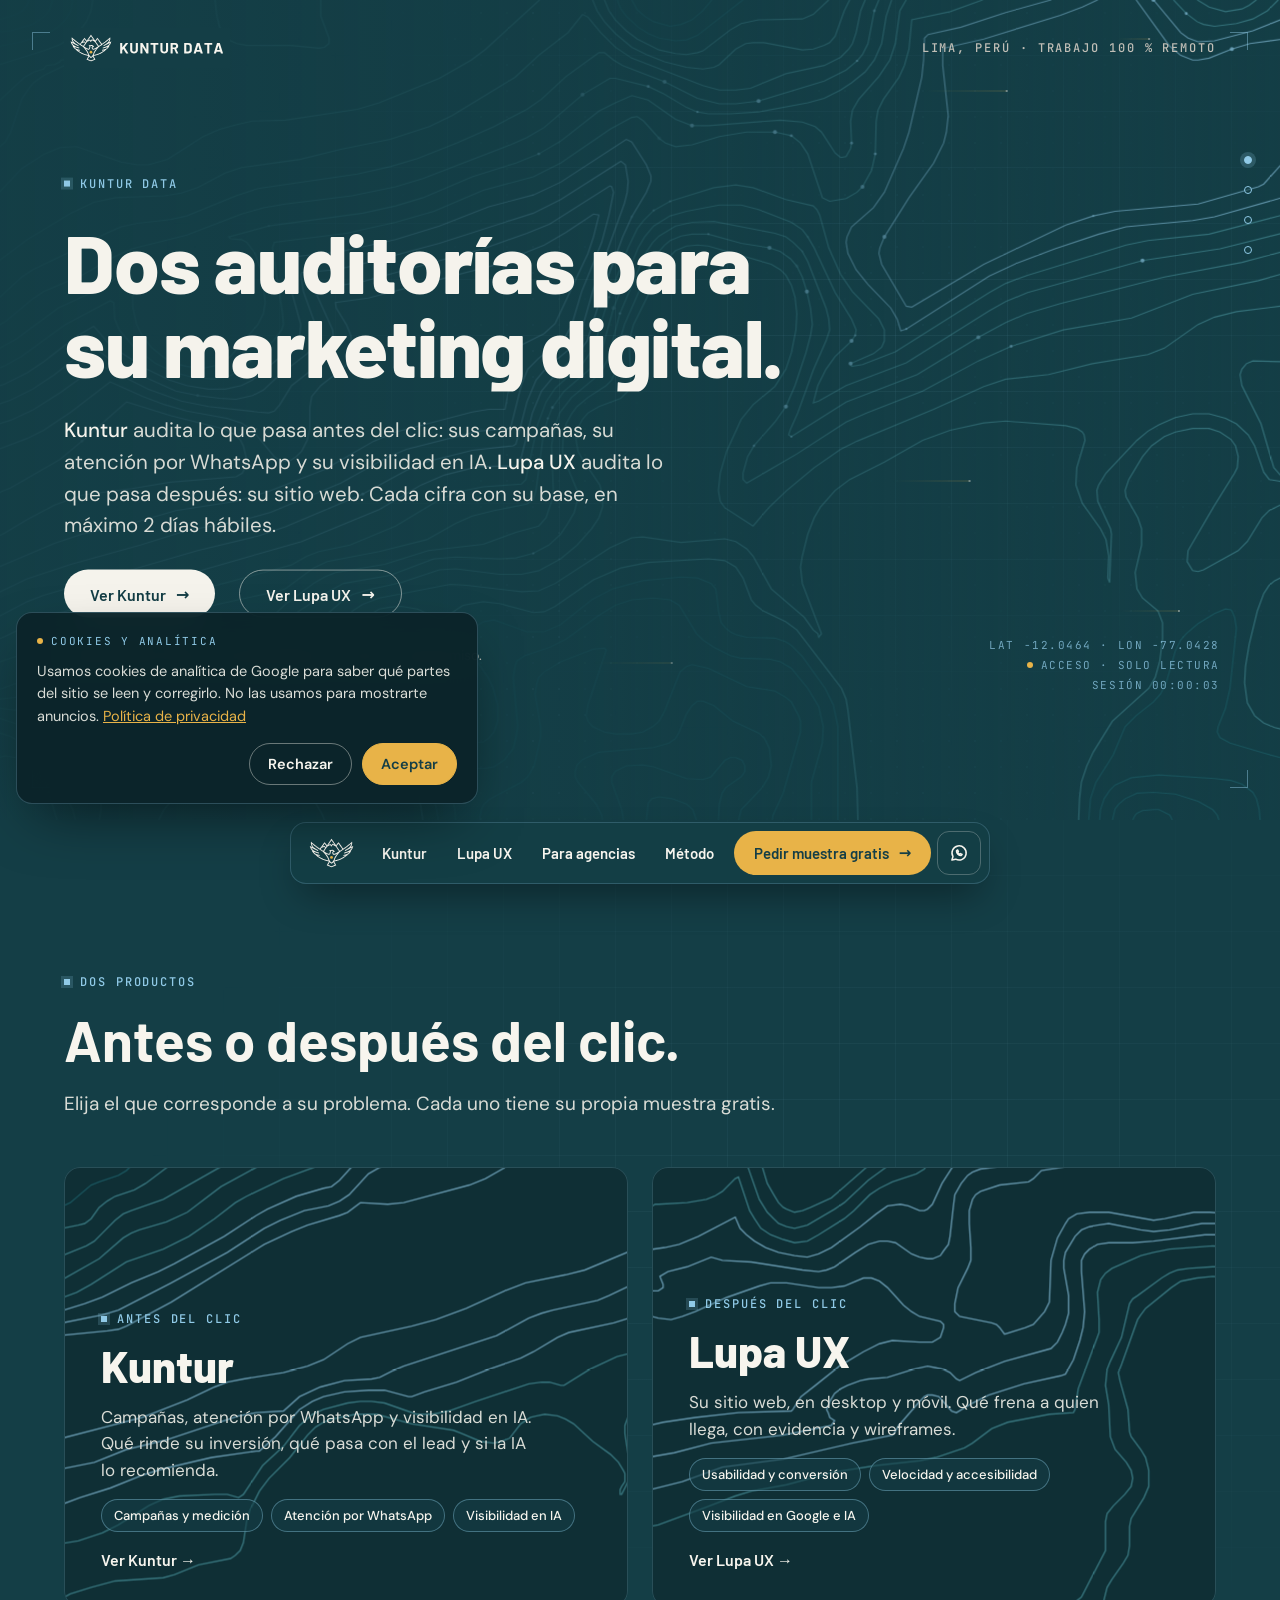
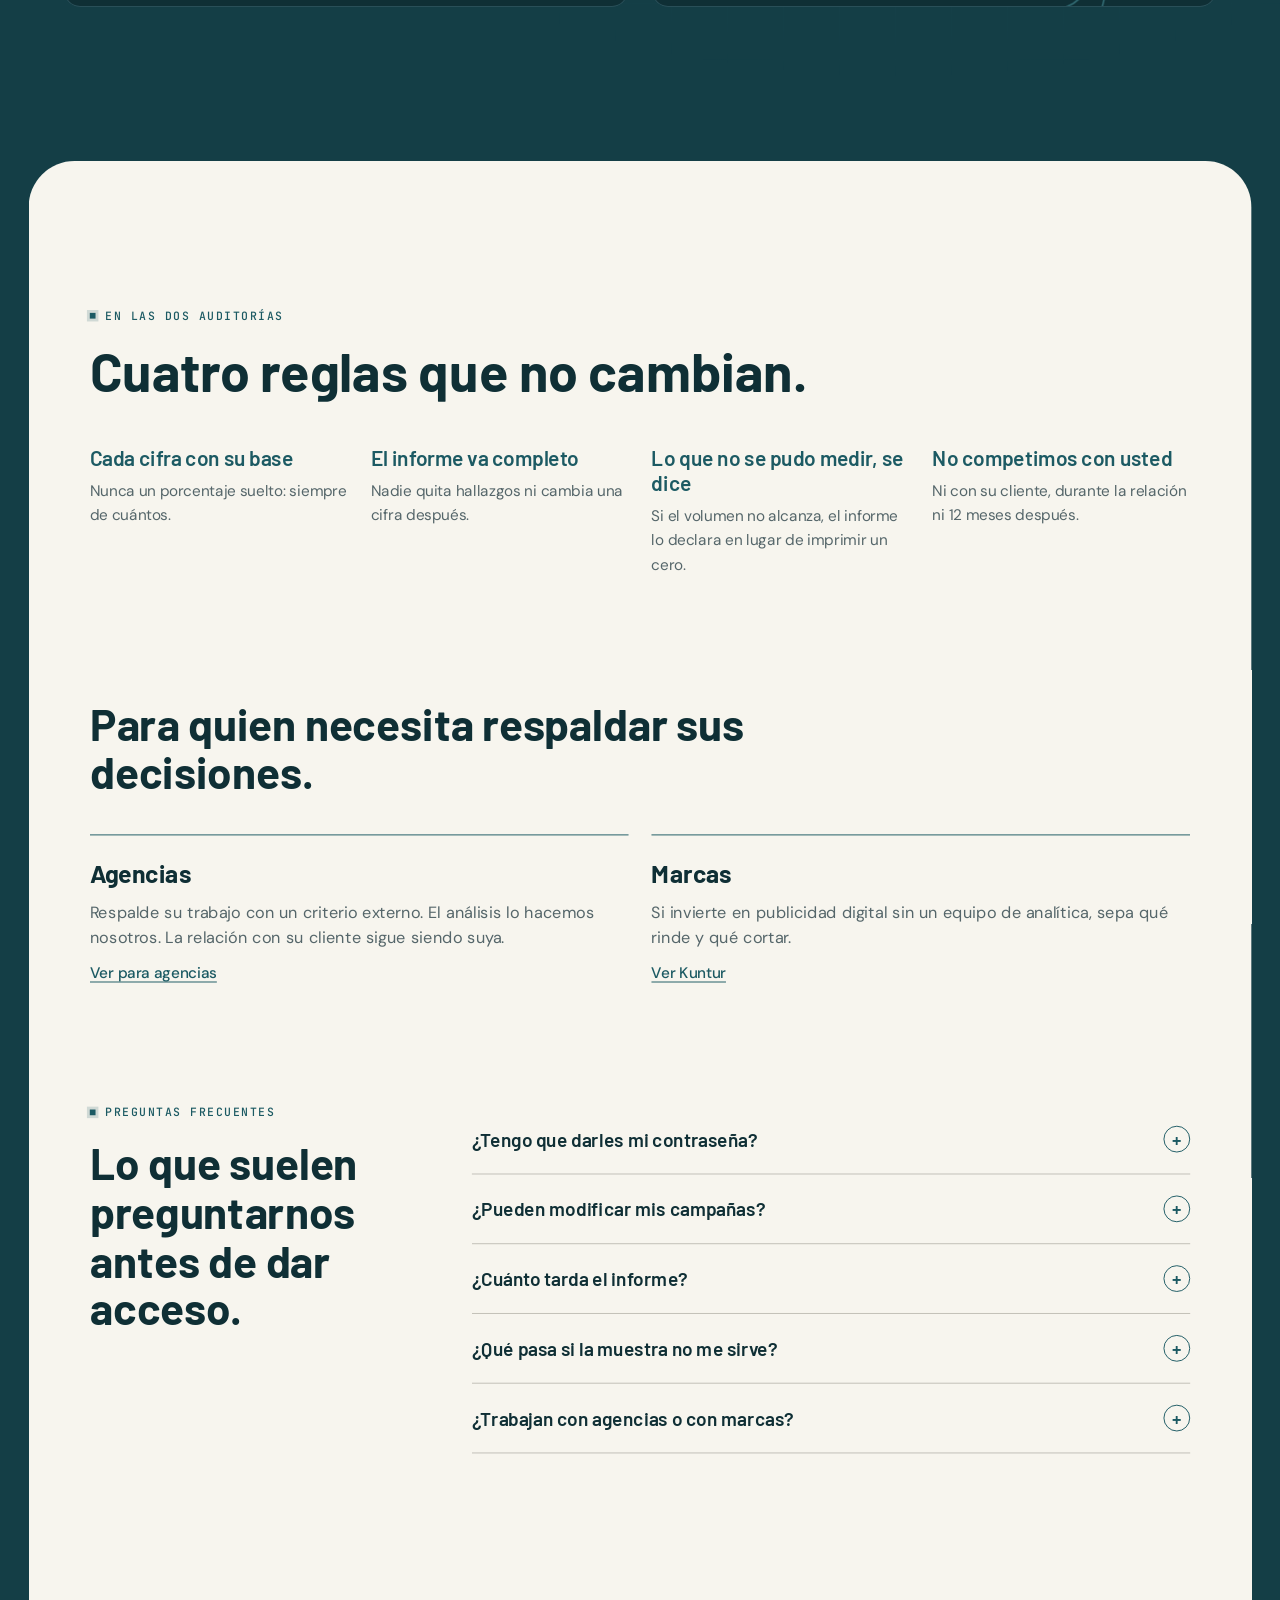
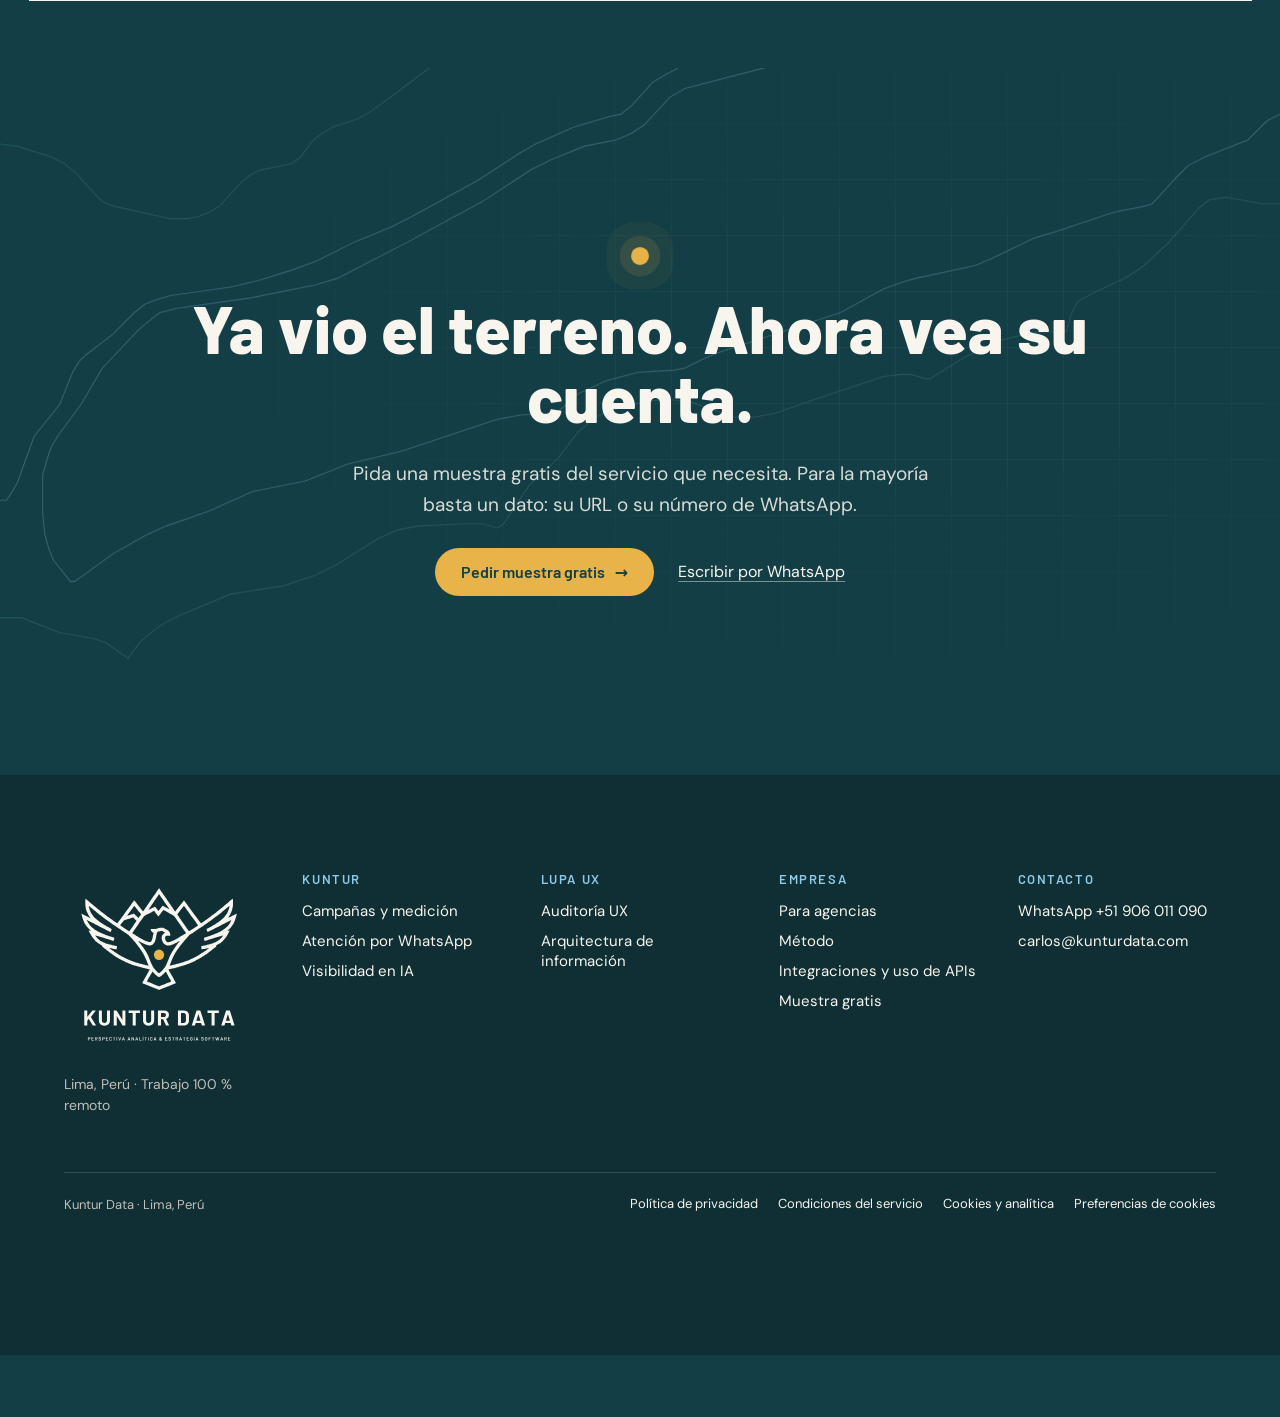
==== commit 6313d512: "arreglo" ====
--- a/index.html
+++ b/index.html
@@ -156,7 +156,7 @@
 @keyframes pulse{0%{box-shadow:0 0 0 0 rgba(232,179,72,.55)}100%{box-shadow:0 0 0 22px rgba(232,179,72,0)}}
 
 </style>
-<link rel="stylesheet" href="assets/kd-tech.css">
+<link rel="stylesheet" href="assets/kd-tech.css?v=20261105b">
 </head>
 <body>
 <!-- Google Tag Manager (noscript) -->
--- a/assets/kd-tech.css
+++ b/assets/kd-tech.css
@@ -133,7 +133,7 @@
 .toc a.is-on{color:var(--ink)}
 .toc a.is-on span{color:var(--k-700)}
 .toc a.is-on::before{transform:scaleY(1)}
-.legal{max-width:72ch;overflow-wrap:anywhere;color:var(--ink-2);font-size:17px;line-height:1.7}
+.legal{max-width:72ch;color:var(--ink-2);font-size:17px;line-height:1.7}
 .legal section{scroll-margin-top:32px;padding-bottom:12px}
 .legal section+section{border-top:1px solid #E2DDD1;padding-top:36px;margin-top:36px}
 .legal h2{font-family:'Barlow',system-ui,sans-serif;font-weight:700;font-size:clamp(24px,2.4vw,30px);line-height:1.2;color:var(--ink);margin:0 0 16px;display:flex;gap:14px;align-items:baseline}
@@ -146,7 +146,7 @@
 .legal a{color:var(--k-700);font-weight:500;text-underline-offset:3px}
 .legal a:hover{color:var(--ink)}
 .legal strong{color:var(--ink);font-weight:600}
-.legal code{font-family:var(--mono);font-size:13px;background:#EFEBE0;border:1px solid #DAD6CB;border-radius:6px;padding:2px 6px;word-break:break-all;color:var(--ink)}
+.legal code{overflow-wrap:anywhere;font-family:var(--mono);font-size:13px;background:#EFEBE0;border:1px solid #DAD6CB;border-radius:6px;padding:2px 6px;word-break:break-all;color:var(--ink)}
 .legal .tbox{margin:18px 0 20px}
 .legal table{width:100%;border-collapse:collapse;font-size:15px;line-height:1.55}
 .legal th{font-family:var(--mono);font-weight:500;font-size:11px;letter-spacing:.14em;text-transform:uppercase;color:var(--muted);text-align:left;padding:14px 16px;border-bottom:1.5px solid var(--k-700);background:#FBFAF6}
@@ -169,3 +169,15 @@
 .foot h3{font-family:'Barlow',system-ui,sans-serif;font-size:13px;font-weight:600;letter-spacing:.12em;text-transform:uppercase;color:#90CAE7;margin:0 0 14px}
 .foot ul{list-style:none;margin:0;padding:0;display:flex;flex-direction:column;gap:10px;font-size:15px}
 .foot .kd-legal ul{flex-direction:row;flex-wrap:wrap;gap:8px 20px;font-size:13px}
+/* Tablas legales en celular: cada fila es una tarjeta con etiquetas */
+@media (max-width:700px){
+.legal .tbox{background:none;border:0;border-radius:0;overflow:visible}
+.legal table,.legal tbody,.legal tr,.legal td{display:block;width:100%}
+.legal tr:first-child:has(th){display:none}
+.legal tr{background:#FFFFFF;border:1px solid #DAD6CB;border-radius:12px;padding:6px 18px;margin-bottom:12px}
+.legal td{padding:12px 0;border-bottom:1px solid #EFEBE0}
+.legal tr td:last-child{border-bottom:0}
+.legal td::before{content:attr(data-label);display:block;font-family:var(--mono);font-size:11px;letter-spacing:.14em;text-transform:uppercase;color:var(--k-700);margin-bottom:4px}
+.legal td:first-child{color:var(--ink);font-weight:500}
+.legal tr:has(td:nth-child(3)) td:first-child{font-family:'Barlow',system-ui,sans-serif;font-weight:700;font-size:18px}
+}
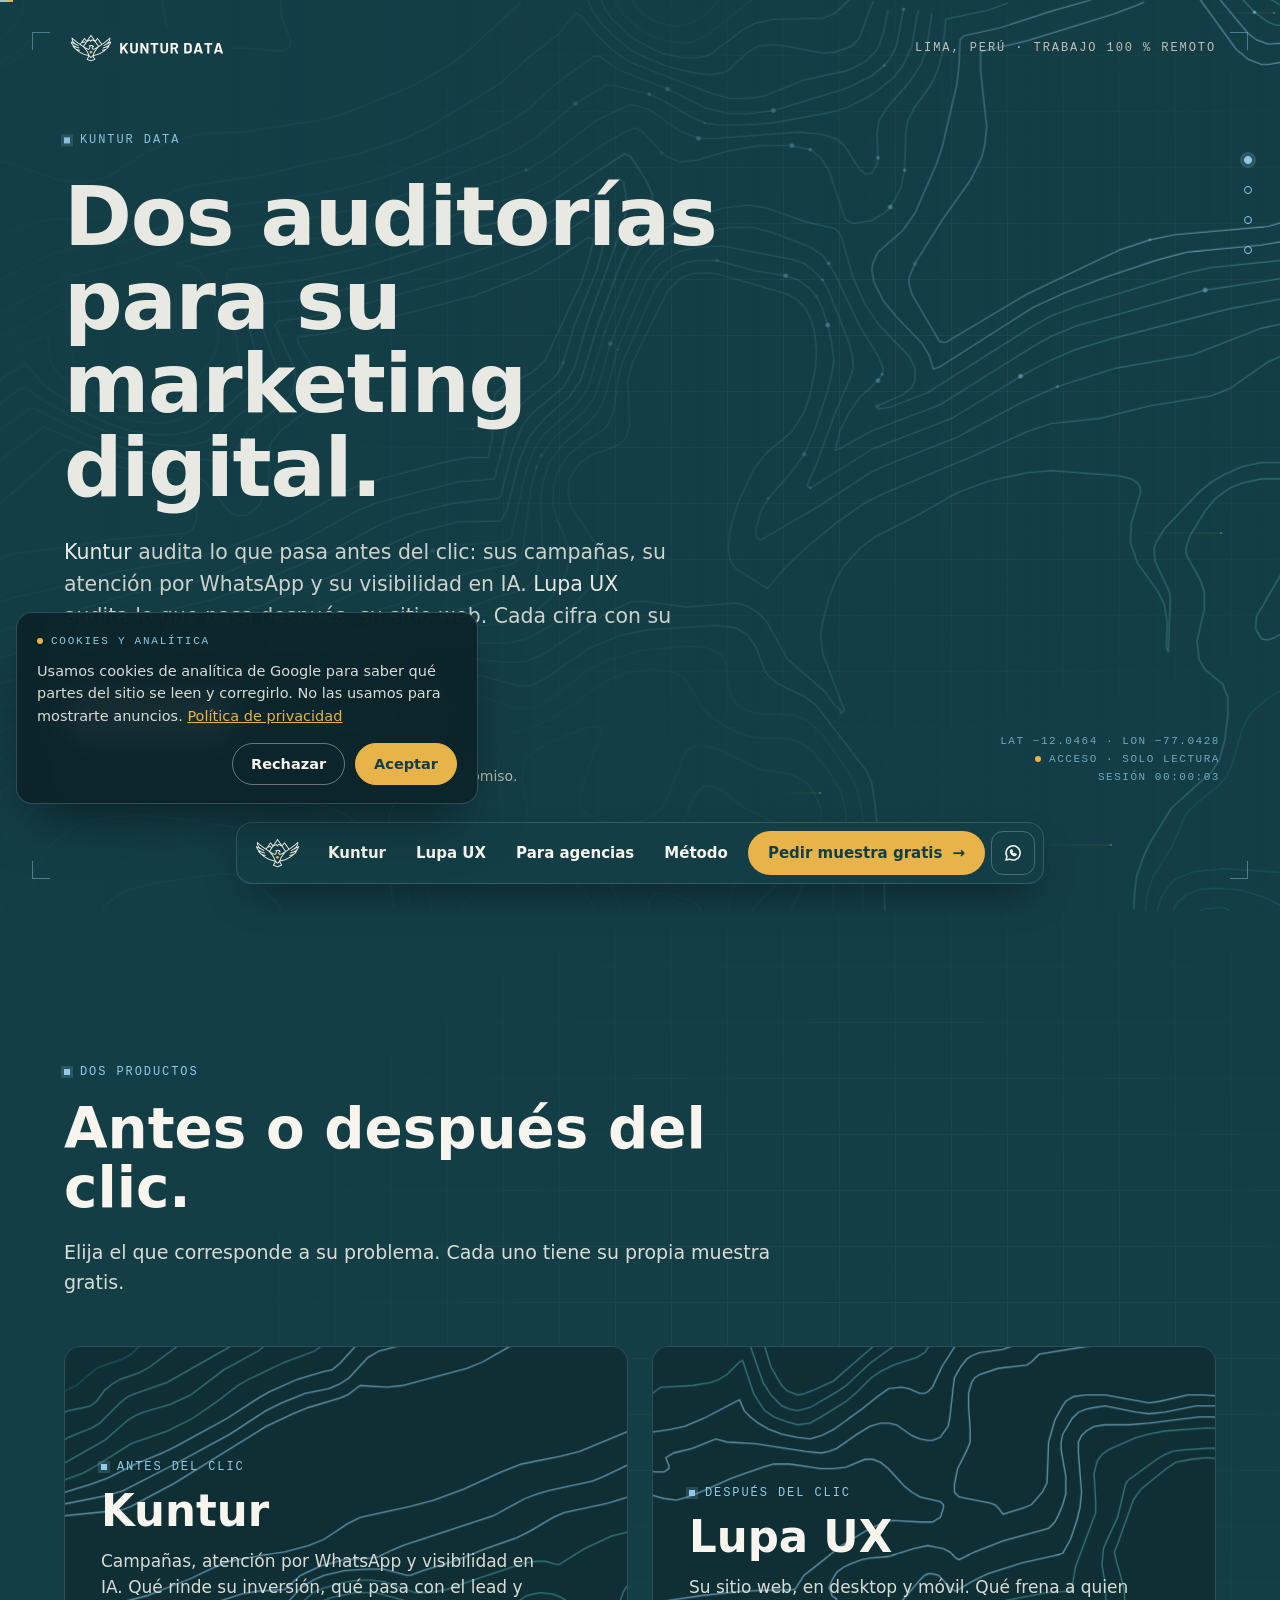
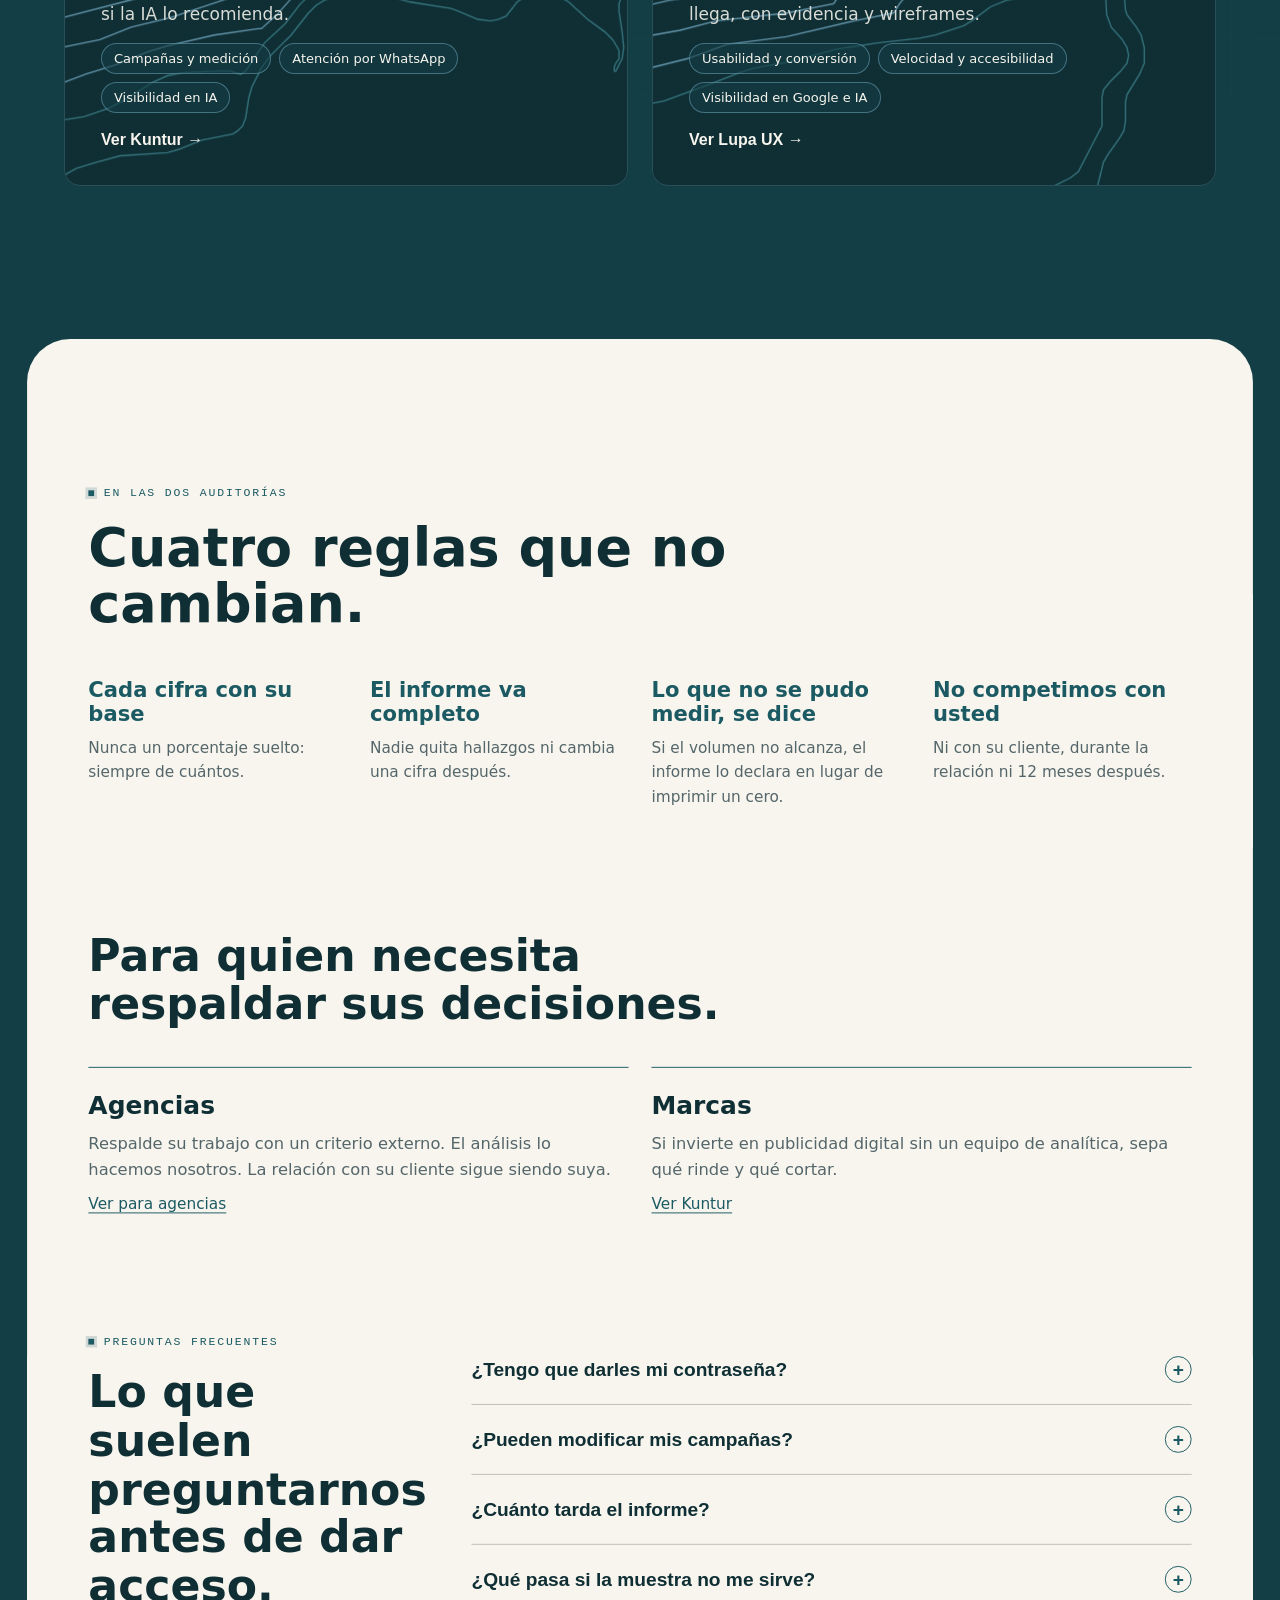
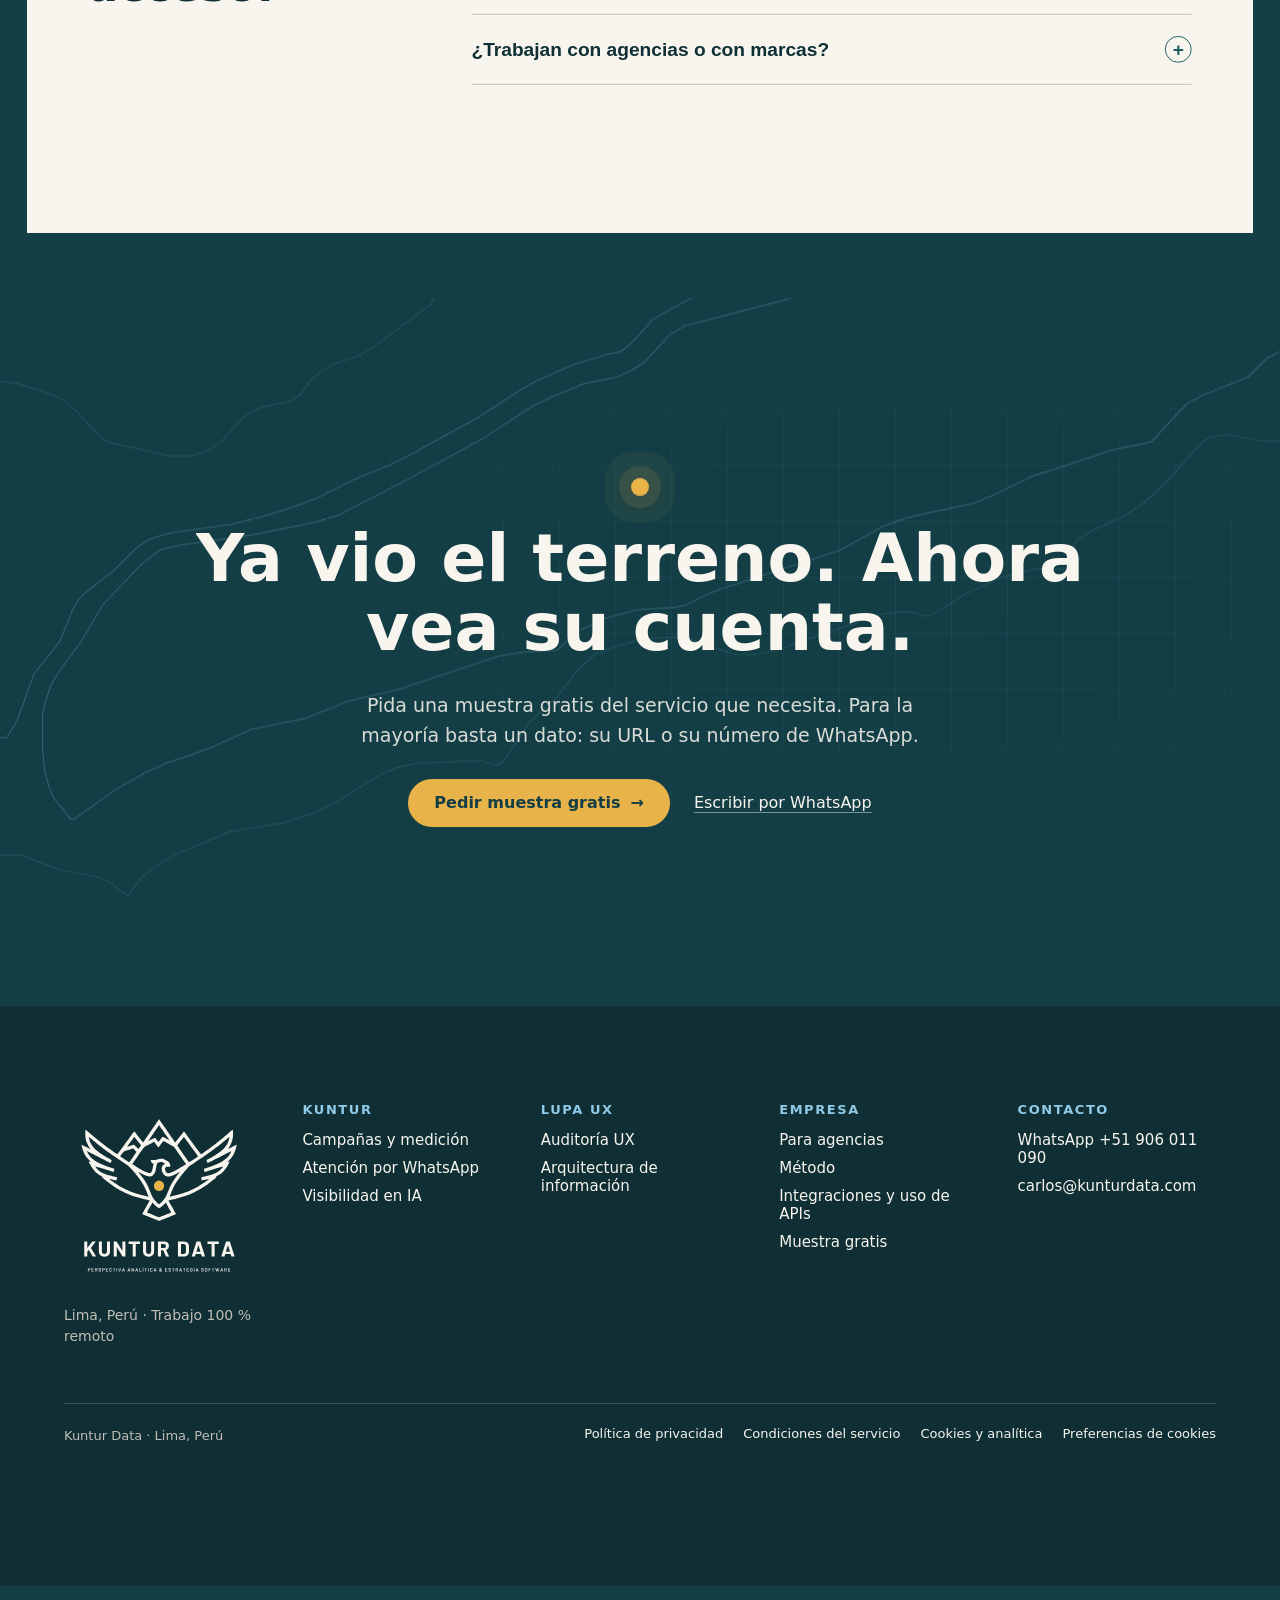
==== commit 1def6689: "update page speed" ====
--- a/index.html
+++ b/index.html
@@ -44,7 +44,8 @@
 
 <link rel="preconnect" href="https://fonts.googleapis.com">
 <link rel="preconnect" href="https://fonts.gstatic.com" crossorigin="anonymous">
-<link rel="stylesheet" href="https://fonts.googleapis.com/css2?family=Barlow:wght@600;700;800&amp;family=DM+Sans:opsz,wght@9..40,400;9..40,500&amp;family=JetBrains+Mono:wght@400;500&amp;display=swap">
+<link rel="preload" as="style" href="https://fonts.googleapis.com/css2?family=Barlow:wght@600;700;800&amp;family=DM+Sans:opsz,wght@9..40,400;9..40,500&amp;family=JetBrains+Mono:wght@400;500&amp;display=swap" onload="this.onload=null;this.rel=\'stylesheet\'">
+<noscript><link rel="stylesheet" href="https://fonts.googleapis.com/css2?family=Barlow:wght@600;700;800&amp;family=DM+Sans:opsz,wght@9..40,400;9..40,500&amp;family=JetBrains+Mono:wght@400;500&amp;display=swap"></noscript>
 <style>
 body{margin:0;background:#143E46}
 a{color:#1C5A63}a:hover{color:#0F2F35}
@@ -156,19 +157,26 @@
 @keyframes pulse{0%{box-shadow:0 0 0 0 rgba(232,179,72,.55)}100%{box-shadow:0 0 0 22px rgba(232,179,72,0)}}
 
 </style>
-<link rel="stylesheet" href="assets/kd-tech.css?v=20261105b">
+<link rel="stylesheet" href="assets/kd-tech.css?v=20261105c">
 </head>
 <body>
 <!-- Google Tag Manager (noscript) -->
 <noscript><iframe src="https://www.googletagmanager.com/ns.html?id=GTM-5GH3MTMJ"
 height="0" width="0" style="display:none;visibility:hidden"></iframe></noscript>
 <!-- End Google Tag Manager (noscript) -->
+<!-- Aviso de cookies (Consent Mode v2) -->
+<div id="kuntur-consent" role="dialog" aria-label="Preferencias de cookies" hidden>
+<p class="kc-t">Cookies y analítica</p>
+<p>Usamos cookies de analítica de Google para saber qué partes del sitio se leen y corregirlo. No las usamos para mostrarte anuncios. <a href="privacidad.html#analitica">Política de privacidad</a></p>
+<div class="kc-botones"><button type="button" data-consent="denied">Rechazar</button><button type="button" data-consent="granted" class="kc-aceptar">Aceptar</button></div>
+</div>
+<script>(function(){var b=document.getElementById('kuntur-consent'),s=null;try{s=localStorage.getItem('kuntur_consent')}catch(e){}if(!s)b.hidden=false})();</script>
 <div class="kd" id="inicio">
 <a class="skip" href="#contenido">Saltar al contenido</a>
 
 <header style="position: absolute; top: 0; left: 0; right: 0; z-index: 30;">
 <div class="wrap" style="display: flex; align-items: center; justify-content: space-between; gap: 24px; padding-top: 28px; padding-bottom: 28px;">
-<a href="#inicio" aria-label="Kuntur Data, inicio" style="display: inline-flex;"><img src="assets/logo/kuntur-data-horizontal-negativo.svg" alt="Kuntur Data" style="height: 40px; width: auto; display: block;"></a>
+<a href="#inicio" aria-label="Kuntur Data, inicio" style="display: inline-flex;"><img width="749" height="180" src="assets/logo/kuntur-data-horizontal-negativo.svg" alt="Kuntur Data" style="height: 40px; width: auto; display: block;"></a>
 <p class="eti hidexs" style="color: #C0BEB6; font-size: 12px;">Lima, Perú · Trabajo 100 % remoto</p>
 </div>
 </header>
@@ -296,7 +304,7 @@
 <footer class="foot" style="padding-top: 96px; padding-bottom: 140px;">
 <div class="wrap" style="display: flex; flex-direction: column; gap: 56px;">
 <div style="display: grid; grid-template-columns: repeat(auto-fit, minmax(180px, 1fr)); gap: 40px;">
-<div style="display: flex; flex-direction: column; gap: 16px;"><img src="assets/logo/kuntur-data-vertical-negativo.svg" alt="Kuntur Data. Perspectiva analítica y estrategia software" style="width: 190px; height: auto; display: block;"><p style="margin: 0; font-size: 14px; line-height: 1.5;">Lima, Perú · Trabajo 100 % remoto</p></div>
+<div style="display: flex; flex-direction: column; gap: 16px;"><img width="655" height="646" src="assets/logo/kuntur-data-vertical-negativo.svg" alt="Kuntur Data. Perspectiva analítica y estrategia software" style="width: 190px; height: auto; display: block;"><p style="margin: 0; font-size: 14px; line-height: 1.5;">Lima, Perú · Trabajo 100 % remoto</p></div>
 <div><h3>Kuntur</h3><ul><li><a href="kuntur.html">Campañas y medición</a></li><li><a href="kuntur.html">Atención por WhatsApp</a></li><li><a href="kuntur.html">Visibilidad en IA</a></li></ul></div>
 <div><h3>Lupa UX</h3><ul><li><a href="lupa-ux.html">Auditoría UX</a></li><li><a href="lupa-ux.html">Arquitectura de información</a></li></ul></div>
 <div><h3>Empresa</h3><ul><li><a href="agencias.html">Para agencias</a></li><li><a href="metodo.html">Método</a></li><li><a href="integraciones.html">Integraciones y uso de APIs</a></li><li><a href="muestra-gratis.html">Muestra gratis</a></li></ul></div>
@@ -318,7 +326,7 @@
 <a href="muestra-gratis.html">Muestra gratis</a>
 </nav>
 <nav class="bar" aria-label="Principal">
-<a href="#inicio" aria-label="Kuntur Data, inicio" style="display: inline-flex; padding-right: 8px;"><img class="sym" src="assets/logo/kuntur-data-simbolo-crema.svg" alt="" style="height: 30px; width: auto;"></a>
+<a href="#inicio" aria-label="Kuntur Data, inicio" style="display: inline-flex; padding-right: 8px;"><img width="555" height="370" class="sym" src="assets/logo/kuntur-data-simbolo-crema.svg" alt="" style="height: 30px; width: auto;"></a>
 <div class="bl">
 <a href="kuntur.html">Kuntur</a>
 <a href="lupa-ux.html">Lupa UX</a>
@@ -342,6 +350,6 @@
 <script src="assets/vendor/SplitText.min.js" defer></script>
 <script src="assets/vendor/ScrambleTextPlugin.min.js" defer></script>
 <script src="assets/vendor/lenis.min.js" defer></script>
-<script src="assets/kd.js" defer></script>
+<script src="assets/kd.js?v=20261105c" defer></script>
 </body>
 </html>
--- a/assets/kd-tech.css
+++ b/assets/kd-tech.css
@@ -92,7 +92,14 @@
 .sub a.is-on::after{content:"";position:absolute;left:14px;right:14px;bottom:6px;height:1.5px;background:var(--gold)}
 
 /* Ocultamiento inicial solo con JS y movimiento permitido */
-.kd-js .kd-pre{opacity:0}
+.kd-js .hero .ct path{stroke-dasharray:1;stroke-dashoffset:1}
+/* Entrada del hero en CSS puro: visible desde el primer cuadro, sin esperar al JS */
+@keyframes kdin{from{opacity:0;transform:translateY(30px)}to{opacity:1;transform:none}}
+@media (prefers-reduced-motion:no-preference){
+.kd-pre>*{animation:kdin 1.25s cubic-bezier(.16,1,.3,1) both}
+.kd-pre>*:nth-child(2){animation-delay:.07s}.kd-pre>*:nth-child(3){animation-delay:.16s}
+.kd-pre>*:nth-child(4){animation-delay:.24s}.kd-pre>*:nth-child(5){animation-delay:.32s}.kd-pre>*:nth-child(6){animation-delay:.4s}
+}
 
 /* Pie: fila legal */
 .kd-legal{border-top:1px solid rgba(192,190,182,.22);margin-top:28px;padding-top:22px;display:flex;flex-wrap:wrap;justify-content:space-between;gap:12px 24px;font-size:13px}
@@ -181,3 +188,4 @@
 .legal td:first-child{color:var(--ink);font-weight:500}
 .legal tr:has(td:nth-child(3)) td:first-child{font-family:'Barlow',system-ui,sans-serif;font-weight:700;font-size:18px}
 }
+@media (max-width:700px){.lg-hero{min-height:100svh!important;align-items:center;padding-top:120px;padding-bottom:120px}}
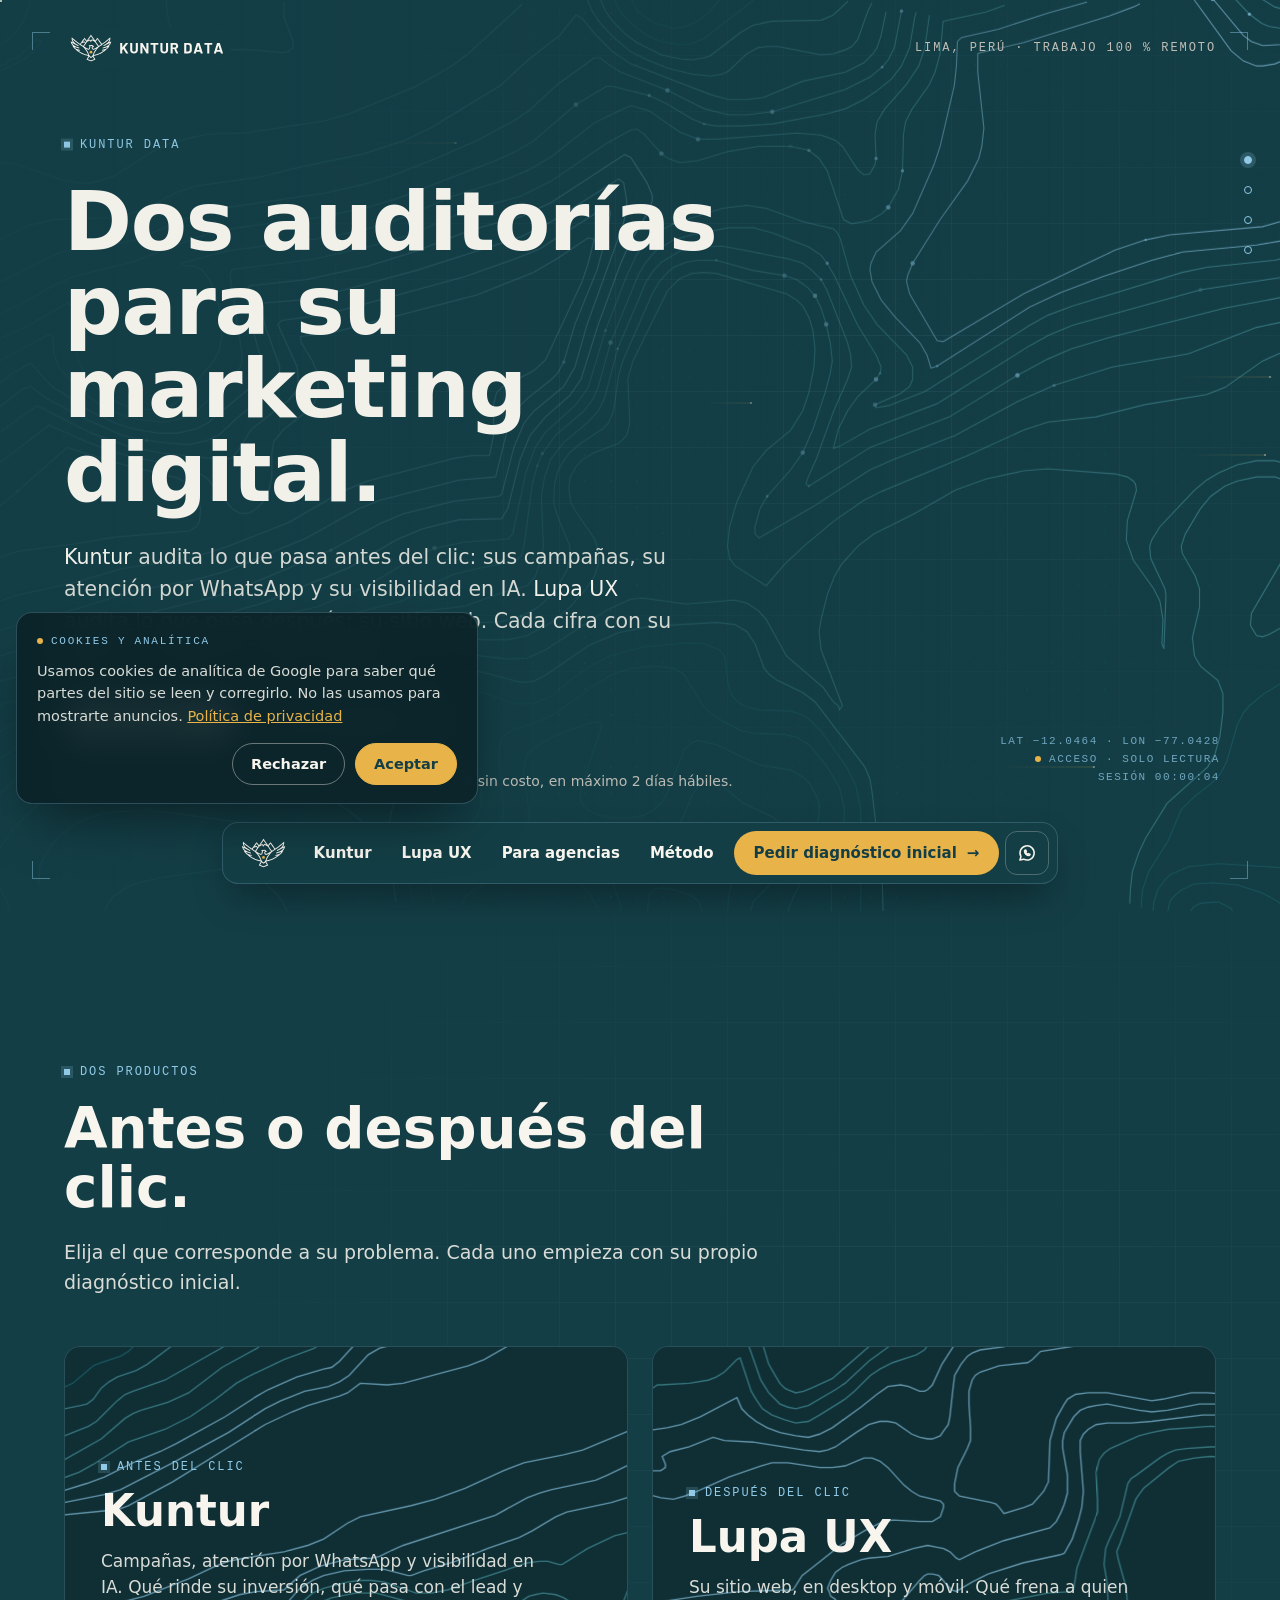
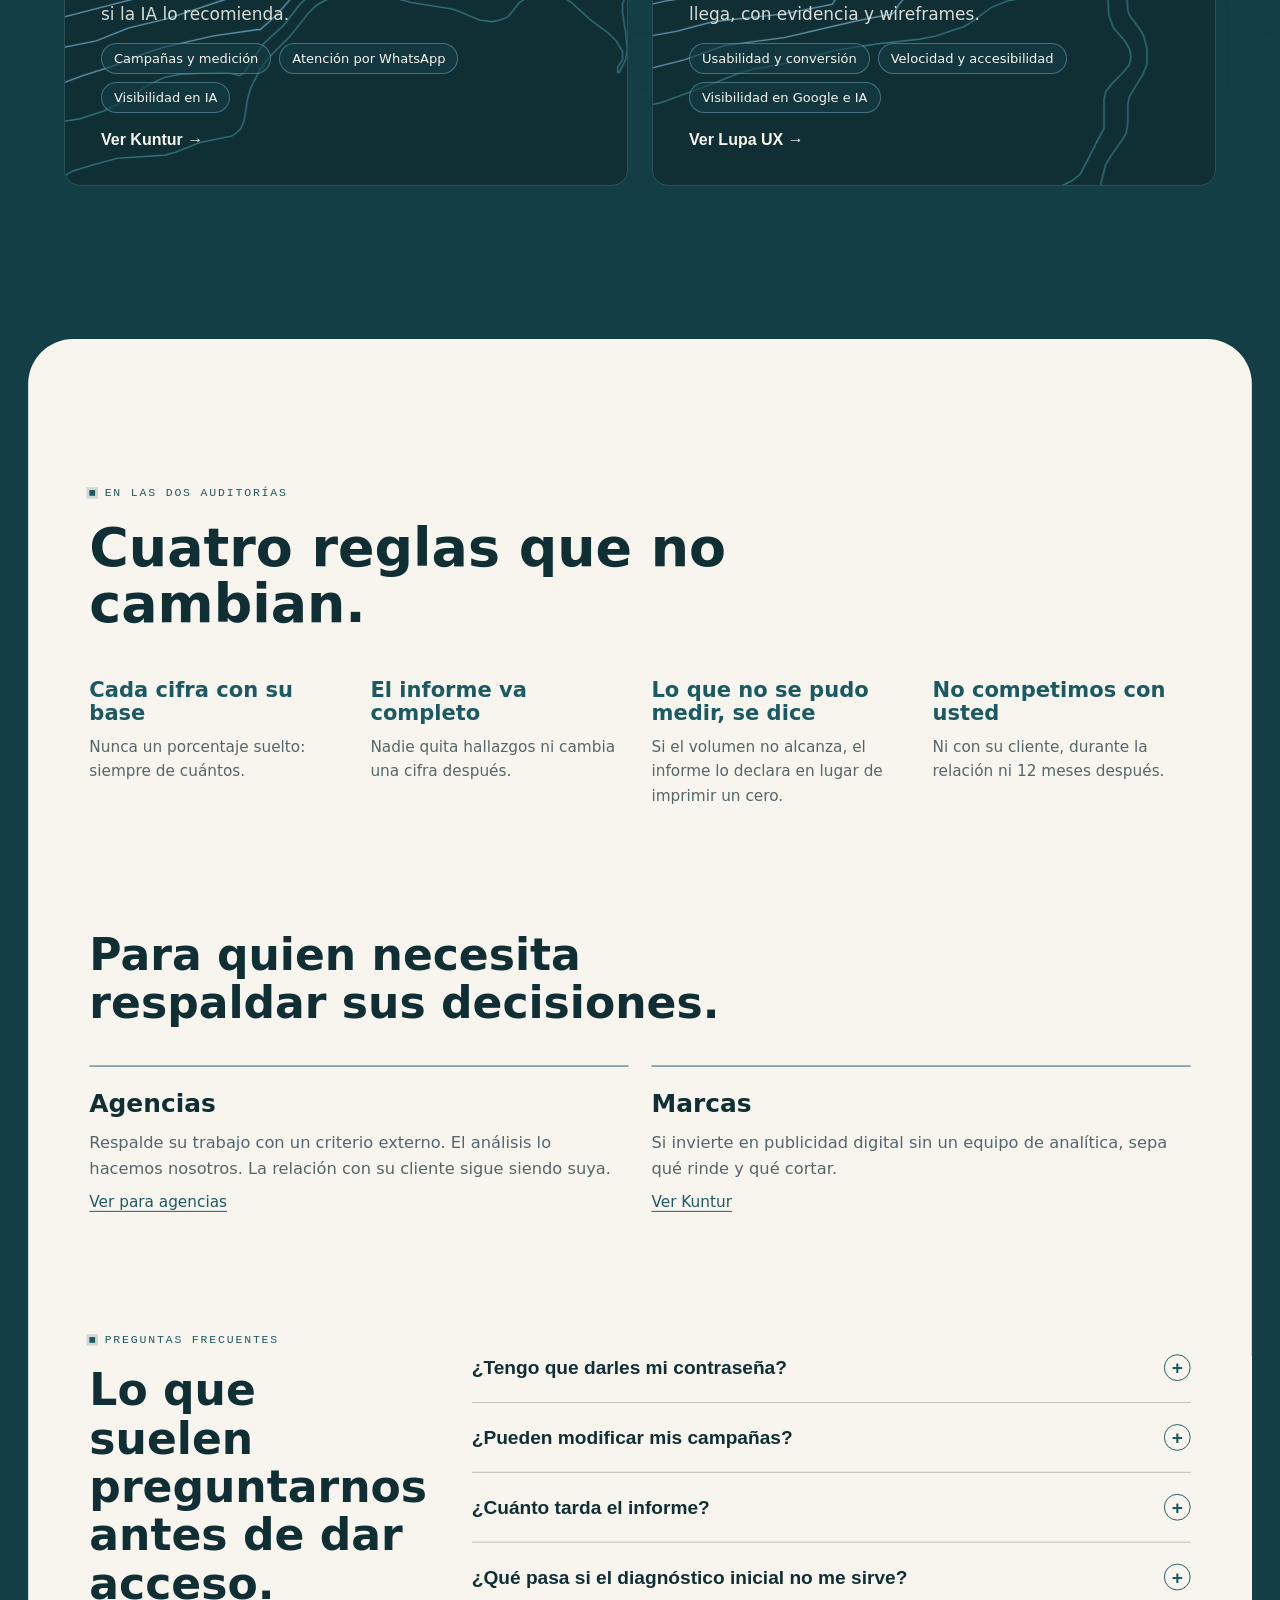
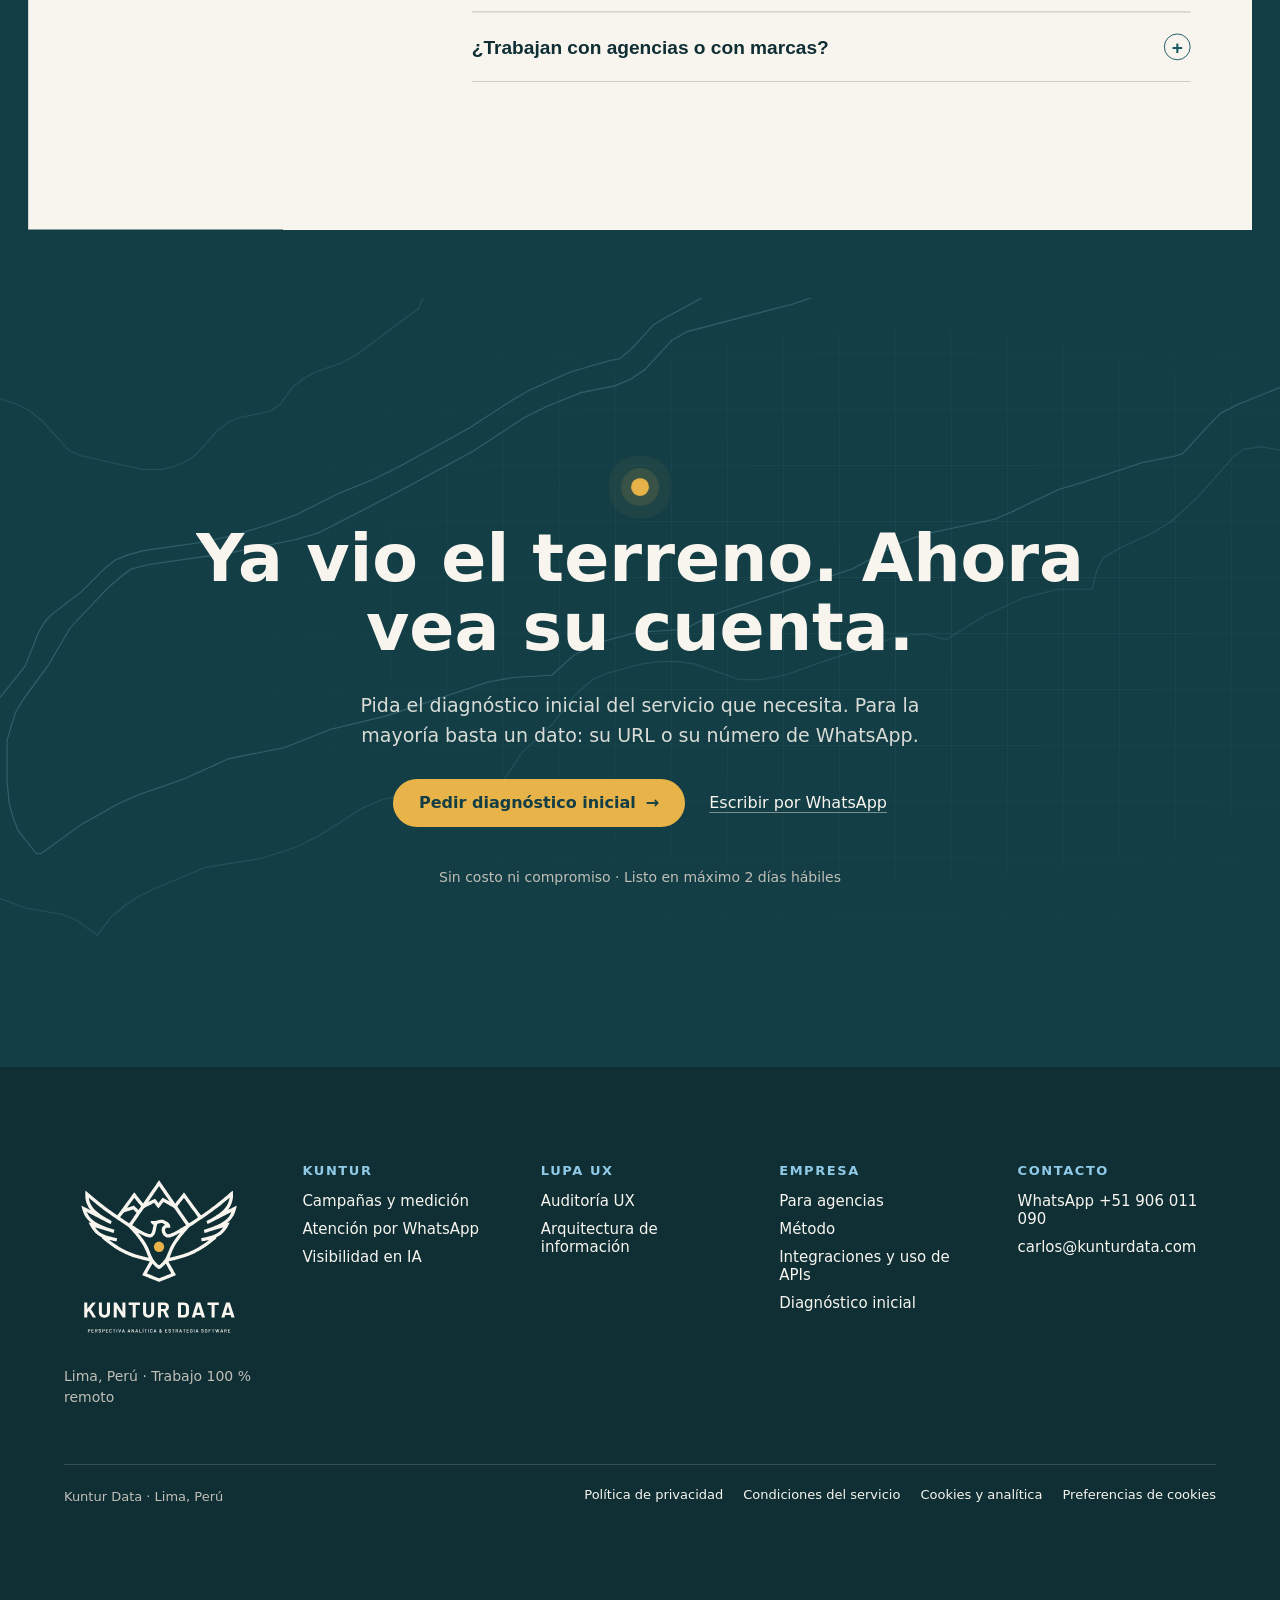
==== commit e602736c: "cambios en contenido" ====
--- a/index.html
+++ b/index.html
@@ -29,7 +29,7 @@
 <!-- End Google Tag Manager -->
 <script>(function(h){if(!window.matchMedia('(prefers-reduced-motion: reduce)').matches){h.classList.add('kd-js');setTimeout(function(){if(!h.classList.contains('kd-ready'))h.classList.remove('kd-js')},3000)}})(document.documentElement);</script>
 <title>Kuntur Data | Auditoría de campañas y de sitios web</title>
-<meta name="description" content="Dos auditorías: Kuntur para sus campañas, su atención por WhatsApp y su visibilidad en IA, y Lupa UX para su sitio web. Muestra gratis.">
+<meta name="description" content="Dos auditorías: Kuntur para sus campañas, su atención por WhatsApp y su visibilidad en IA, y Lupa UX para su sitio web. Diagnóstico inicial sin costo.">
 <link rel="canonical" href="https://kunturdata.com/">
 <link rel="icon" type="image/png" href="favicon.png">
 <meta property="og:type" content="website">
@@ -37,7 +37,7 @@
 <meta property="og:locale" content="es_PE">
 <meta property="og:url" content="https://kunturdata.com/">
 <meta property="og:title" content="Kuntur Data | Auditoría de campañas y de sitios web">
-<meta property="og:description" content="Dos auditorías: Kuntur para sus campañas, su atención por WhatsApp y su visibilidad en IA, y Lupa UX para su sitio web. Muestra gratis.">
+<meta property="og:description" content="Dos auditorías: Kuntur para sus campañas, su atención por WhatsApp y su visibilidad en IA, y Lupa UX para su sitio web. Diagnóstico inicial sin costo.">
 <meta property="og:image" content="https://kunturdata.com/assets/logo/kuntur-data-horizontal.png">
 <meta name="twitter:card" content="summary_large_image">
 <link rel="icon" href="assets/logo/kuntur-data-simbolo.svg" type="image/svg+xml">
@@ -157,7 +157,7 @@
 @keyframes pulse{0%{box-shadow:0 0 0 0 rgba(232,179,72,.55)}100%{box-shadow:0 0 0 22px rgba(232,179,72,0)}}
 
 </style>
-<link rel="stylesheet" href="assets/kd-tech.css?v=20261105c">
+<link rel="stylesheet" href="assets/kd-tech.css?v=20261107">
 </head>
 <body>
 <!-- Google Tag Manager (noscript) -->
@@ -186,7 +186,7 @@
 <a href="#vista"><span></span>Kuntur Data</a>
 <a href="#valles"><span></span>Los dos productos</a>
 <a href="#garantias"><span></span>Garantías</a>
-<a href="#muestra"><span></span>Su muestra</a>
+<a href="#diagnostico"><span></span>Diagnóstico inicial</a>
 </nav>
 </div>
 
@@ -204,7 +204,7 @@
 <a class="btn btn-cream" href="kuntur.html">Ver Kuntur <span class="ar" aria-hidden="true">→</span></a>
 <a class="btn btn-line" href="lupa-ux.html">Ver Lupa UX <span class="ar" aria-hidden="true">→</span></a>
 </div>
-<p style="margin: 0; font-size: 14px; color: #C0BEB6;">Cada producto tiene su muestra gratis, sin costo ni compromiso.</p>
+<p style="margin: 0; font-size: 14px; color: #C0BEB6;">Empiece con un diagnóstico inicial de su cuenta o su sitio: sin costo, en máximo 2 días hábiles.</p>
 </div>
 </div>
 </section>
@@ -214,7 +214,7 @@
 <div class="kd-pre rv" style="display: flex; flex-direction: column; gap: 20px; max-width: 760px;">
 <p class="eti" style="color: #90CAE7;">Dos productos</p>
 <h2 id="h-valles" class="lit-d" style="margin: 0; font-size: clamp(34px, 4.4vw, 60px); line-height: 1.05; font-weight: 700; color: #F7F5EE;">Antes o después del clic.</h2>
-<p style="margin: 0; font-size: 19px; line-height: 1.6; color: #D9DCD6;">Elija el que corresponde a su problema. Cada uno tiene su propia muestra gratis.</p>
+<p style="margin: 0; font-size: 19px; line-height: 1.6; color: #D9DCD6;">Elija el que corresponde a su problema. Cada uno empieza con su propio diagnóstico inicial.</p>
 </div>
 <div class="g2">
 <a class="valle rv" href="kuntur.html">
@@ -278,7 +278,7 @@
 <details><summary>¿Tengo que darles mi contraseña?<span class="pl" aria-hidden="true">+</span></summary><p>No. Usted autoriza el acceso desde la pantalla oficial de cada plataforma, o nos agrega como socio en su Business Manager. Nunca recibimos contraseñas.</p></details>
 <details><summary>¿Pueden modificar mis campañas?<span class="pl" aria-hidden="true">+</span></summary><p>No. El acceso es de solo lectura: no creamos, modificamos, pausamos ni eliminamos nada.</p></details>
 <details><summary>¿Cuánto tarda el informe?<span class="pl" aria-hidden="true">+</span></summary><p>Máximo 2 días hábiles desde que tenemos el acceso. En WhatsApp, desde la última prueba.</p></details>
-<details><summary>¿Qué pasa si la muestra no me sirve?<span class="pl" aria-hidden="true">+</span></summary><p>Nada. Retira el acceso y no queda ningún compromiso.</p></details>
+<details><summary>¿Qué pasa si el diagnóstico inicial no me sirve?<span class="pl" aria-hidden="true">+</span></summary><p>Nada. Retira el acceso y no queda ningún compromiso.</p></details>
 <details><summary>¿Trabajan con agencias o con marcas?<span class="pl" aria-hidden="true">+</span></summary><p>Con ambas. Si su cliente llegó a través de una agencia, no le ofrecemos servicios por fuera de ella.</p></details>
 </div>
 </div>
@@ -286,16 +286,17 @@
 
 </div>
 
-<section id="muestra" class="sol" aria-labelledby="h-sol" style="padding-top: clamp(112px, 14vw, 200px); padding-bottom: clamp(112px, 14vw, 200px); text-align: center;">
+<section id="diagnostico" class="sol" aria-labelledby="h-sol" style="padding-top: clamp(112px, 14vw, 200px); padding-bottom: clamp(112px, 14vw, 200px); text-align: center;">
 <svg class="topo-s" viewBox="0 0 600 340" preserveAspectRatio="xMidYMid slice" aria-hidden="true" focusable="false" style="opacity: 0.35;"><g class="ct"><path class="b" pathLength="1" d="M0,59 L8,60 24,65 30,68 36,73 45,83 48,86 53,88 80,94 88,94 93,93 98,91 103,88 113,77 118,73 123,71 133,69 137,68 141,65 146,58 151,54 156,51 168,47 175,43 199,25 202,23 204,18 206,0"></path><path class="b" pathLength="1" d="M600,87 L592,87 575,84 567,85 562,89 547,106 535,117 527,122 512,129 505,133 502,139 500,147 485,147 469,151 452,159 436,169 434,169 427,167 422,167 414,168 381,179 364,185 354,187 344,187 324,180 316,179 309,179 301,180 286,184 279,187 271,194 261,207 248,219 244,225 236,237 233,239 226,237 218,237 196,238 186,240 177,244 158,256 148,261 133,266 108,270 84,280 78,283 72,287 66,292 60,300 50,293 45,291 28,288 15,283 10,281 5,281 0,281"></path><path class="a" pathLength="1" d="M600,45 L594,48 585,57 565,65 557,69 552,74 542,85 540,87 537,88 522,91 495,100 485,103 464,113 457,116 429,122 422,124 414,127 394,138 336,157 329,160 321,164 316,165 299,166 284,170 271,176 261,185 244,186 233,188 188,203 163,209 143,217 118,222 98,231 78,238 69,242 53,251 35,264 33,264 29,259 25,254 23,249 21,242 20,232 20,222 20,214 22,207 24,201 27,196 38,181 48,164 65,146 71,141 75,138 83,136 118,131 148,125 158,122 191,105 226,86 249,71 259,66 274,60 289,57 296,54 302,50 314,37 321,33 367,21 412,6 427,0"></path><path class="a" pathLength="1" d="M0,226 L3,226 5,223 8,218 16,196 28,181 30,176 34,166 37,161 40,158 53,148 63,138 68,134 73,132 80,130 108,126 121,123 137,118 148,114 166,105 183,98 193,93 224,76 244,63 251,59 269,51 286,46 291,45 296,41 306,30 311,27 324,20 344,8 349,6 360,3 366,0"></path></g></svg>
 <div class="wrap" style="position: relative; display: flex; flex-direction: column; align-items: center; gap: 28px;">
 <div class="sun" aria-hidden="true"></div>
 <h2 id="h-sol" class="rv" style="margin: 0; font-size: clamp(38px, 5.2vw, 72px); line-height: 1.04; font-weight: 800; color: #F7F5EE; max-width: 900px;">Ya vio el terreno. Ahora vea su cuenta.</h2>
-<p class="rv" style="margin: 0; font-size: 19px; line-height: 1.6; color: #D9DCD6; max-width: 620px;">Pida una muestra gratis del servicio que necesita. Para la mayoría basta un dato: su URL o su número de WhatsApp.</p>
+<p class="rv" style="margin: 0; font-size: 19px; line-height: 1.6; color: #D9DCD6; max-width: 620px;">Pida el diagnóstico inicial del servicio que necesita. Para la mayoría basta un dato: su URL o su número de WhatsApp.</p>
 <div style="display: flex; flex-wrap: wrap; justify-content: center; align-items: center; gap: 14px 24px;">
-<a class="btn btn-gold" href="muestra-gratis.html">Pedir muestra gratis <span class="ar" aria-hidden="true">→</span></a>
+<a class="btn btn-gold" href="diagnostico-inicial.html" data-cta="pedir_muestra_gratis">Pedir diagnóstico inicial <span class="ar" aria-hidden="true">→</span></a>
 <a class="lk" href="https://wa.me/51906011090?text=Hola%2C%20vengo%20de%20kunturdata.com.%20Quiero%20informaci%C3%B3n%20sobre%20las%20auditor%C3%ADas.">Escribir por WhatsApp</a>
 </div>
+<p class="cta-nota" style="margin: 12px 0 0; font-size: 14px; line-height: 1.5; color: #C0BEB6; text-align: center;">Sin costo ni compromiso · Listo en máximo 2 días hábiles</p>
 </div>
 </section>
 
@@ -307,7 +308,7 @@
 <div style="display: flex; flex-direction: column; gap: 16px;"><img width="655" height="646" src="assets/logo/kuntur-data-vertical-negativo.svg" alt="Kuntur Data. Perspectiva analítica y estrategia software" style="width: 190px; height: auto; display: block;"><p style="margin: 0; font-size: 14px; line-height: 1.5;">Lima, Perú · Trabajo 100 % remoto</p></div>
 <div><h3>Kuntur</h3><ul><li><a href="kuntur.html">Campañas y medición</a></li><li><a href="kuntur.html">Atención por WhatsApp</a></li><li><a href="kuntur.html">Visibilidad en IA</a></li></ul></div>
 <div><h3>Lupa UX</h3><ul><li><a href="lupa-ux.html">Auditoría UX</a></li><li><a href="lupa-ux.html">Arquitectura de información</a></li></ul></div>
-<div><h3>Empresa</h3><ul><li><a href="agencias.html">Para agencias</a></li><li><a href="metodo.html">Método</a></li><li><a href="integraciones.html">Integraciones y uso de APIs</a></li><li><a href="muestra-gratis.html">Muestra gratis</a></li></ul></div>
+<div><h3>Empresa</h3><ul><li><a href="agencias.html">Para agencias</a></li><li><a href="metodo.html">Método</a></li><li><a href="integraciones.html">Integraciones y uso de APIs</a></li><li><a href="diagnostico-inicial.html">Diagnóstico inicial</a></li></ul></div>
 <div><h3>Contacto</h3><ul><li><a href="https://wa.me/51906011090">WhatsApp +51 906 011 090</a></li><li><a href="mailto:carlos@kunturdata.com">carlos@kunturdata.com</a></li></ul></div>
 </div>
 <div class="kd-legal" style="margin-top:0">
@@ -323,7 +324,7 @@
 <a href="lupa-ux.html">Lupa UX</a>
 <a href="agencias.html">Para agencias</a>
 <a href="metodo.html">Método</a>
-<a href="muestra-gratis.html">Muestra gratis</a>
+<a href="diagnostico-inicial.html">Diagnóstico inicial</a>
 </nav>
 <nav class="bar" aria-label="Principal">
 <a href="#inicio" aria-label="Kuntur Data, inicio" style="display: inline-flex; padding-right: 8px;"><img width="555" height="370" class="sym" src="assets/logo/kuntur-data-simbolo-crema.svg" alt="" style="height: 30px; width: auto;"></a>
@@ -334,7 +335,7 @@
 <a href="metodo.html">Método</a>
 </div>
 <button class="menu-btn" type="button" aria-expanded="false" aria-controls="sheet" id="menuBtn">Menú</button>
-<a class="btn btn-gold" href="muestra-gratis.html">Pedir muestra gratis <span class="ar" aria-hidden="true">→</span></a>
+<a class="btn btn-gold" href="diagnostico-inicial.html" data-cta="pedir_muestra_gratis"><span class="cta-lg">Pedir diagnóstico inicial</span><span class="cta-sh">Diagnóstico inicial</span> <span class="ar" aria-hidden="true">→</span></a>
 <a class="ico" href="https://wa.me/51906011090?text=Hola%2C%20vengo%20de%20kunturdata.com." aria-label="Escribir por WhatsApp"><svg width="20" height="20" viewBox="0 0 24 24" fill="none" stroke="currentColor" stroke-width="1.8" stroke-linecap="round" stroke-linejoin="round" aria-hidden="true" focusable="false"><path d="M3.5 20.5l1.3-4.2A8.5 8.5 0 1 1 8 19.4z"></path><path d="M9 9.5c0 3 2.5 5.5 5.5 5.5l1.2-1.3-2-1-1 .8a4 4 0 0 1-2.2-2.2l.8-1-1-2z"></path></svg></a>
 </nav>
 </div>
--- a/assets/kd-tech.css
+++ b/assets/kd-tech.css
@@ -189,3 +189,9 @@
 .legal tr:has(td:nth-child(3)) td:first-child{font-family:'Barlow',system-ui,sans-serif;font-weight:700;font-size:18px}
 }
 @media (max-width:700px){.lg-hero{min-height:100svh!important;align-items:center;padding-top:120px;padding-bottom:120px}}
+
+/* Barra inferior en celular: el CTA «Pedir diagnóstico inicial» en una sola línea (7 nov 2026) */
+@media (max-width:480px){.bar .btn{white-space:nowrap;padding:0 14px;font-size:14px}.bar{gap:4px}}
+@media (max-width:374px){.bar .btn{padding:0 10px;font-size:13px}}
+.bar .cta-sh{display:none}
+@media (max-width:480px){.bar .cta-lg{display:none}.bar .cta-sh{display:inline}}
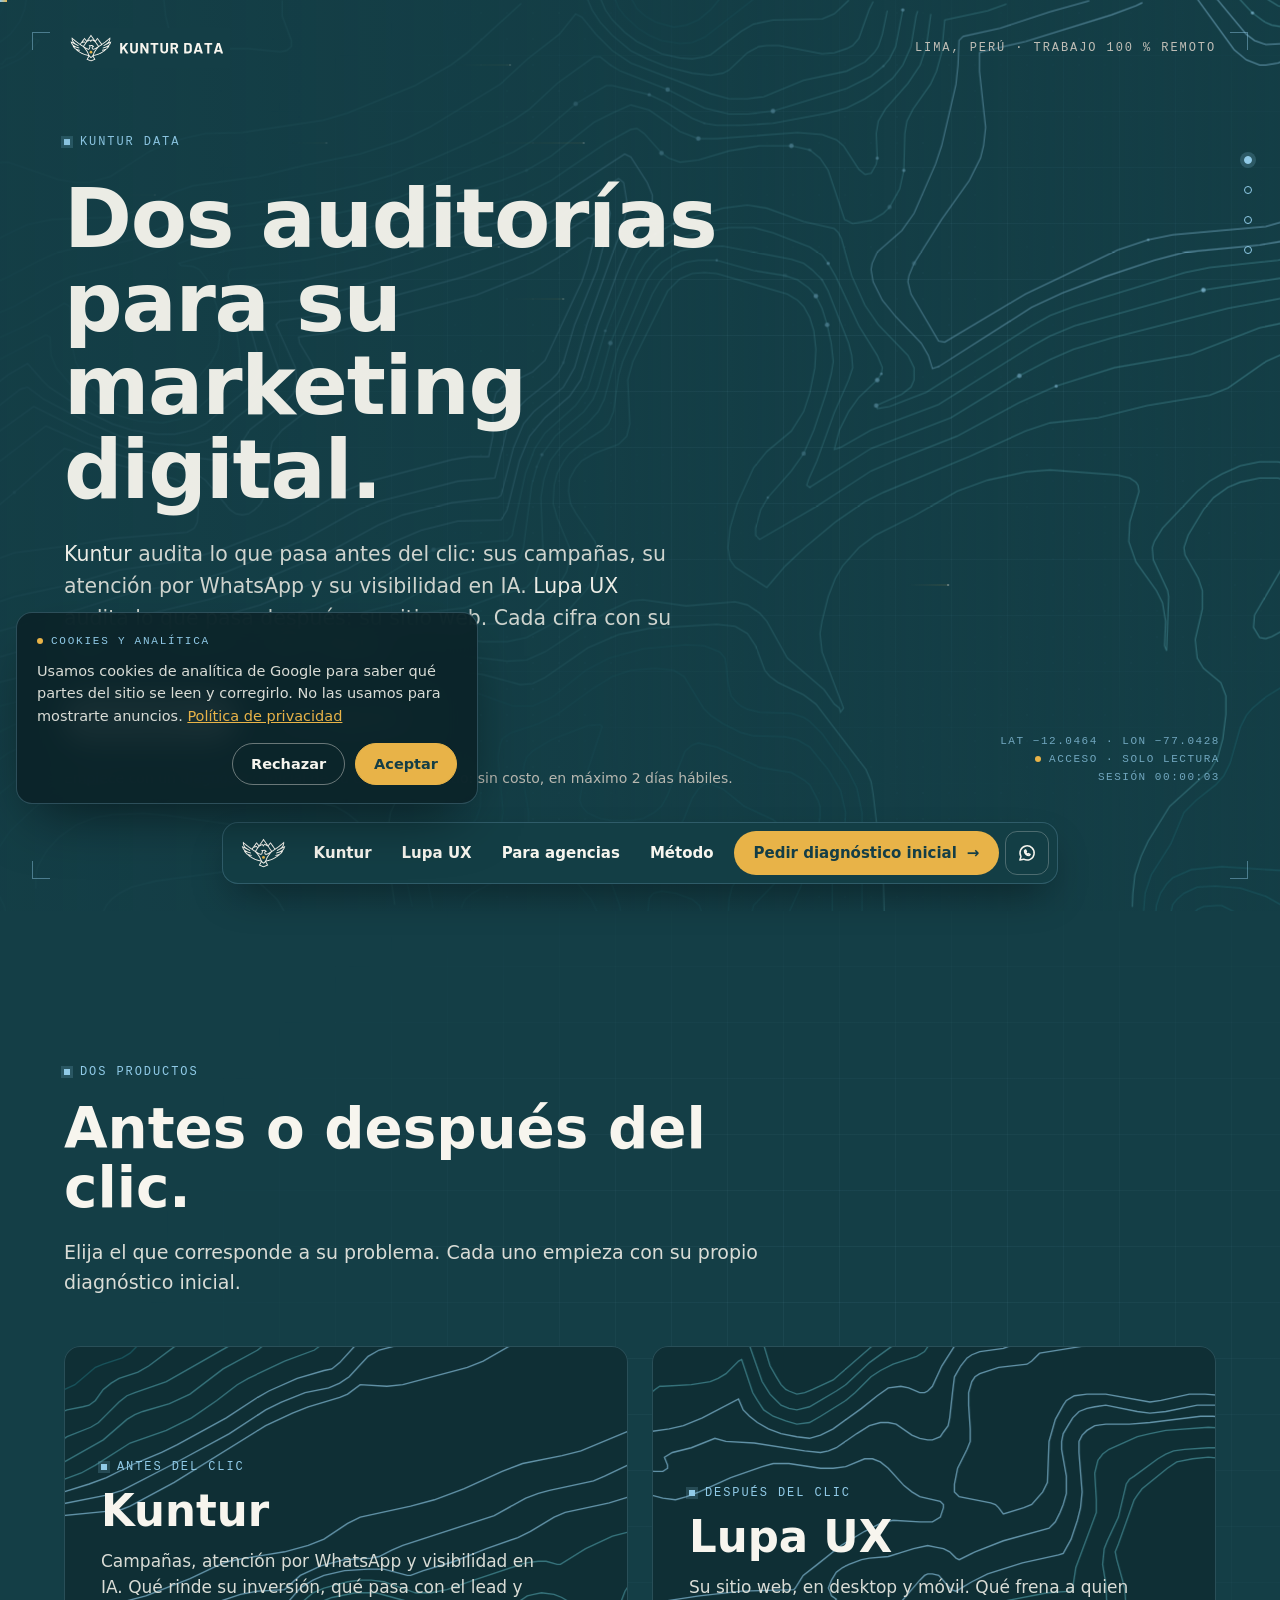
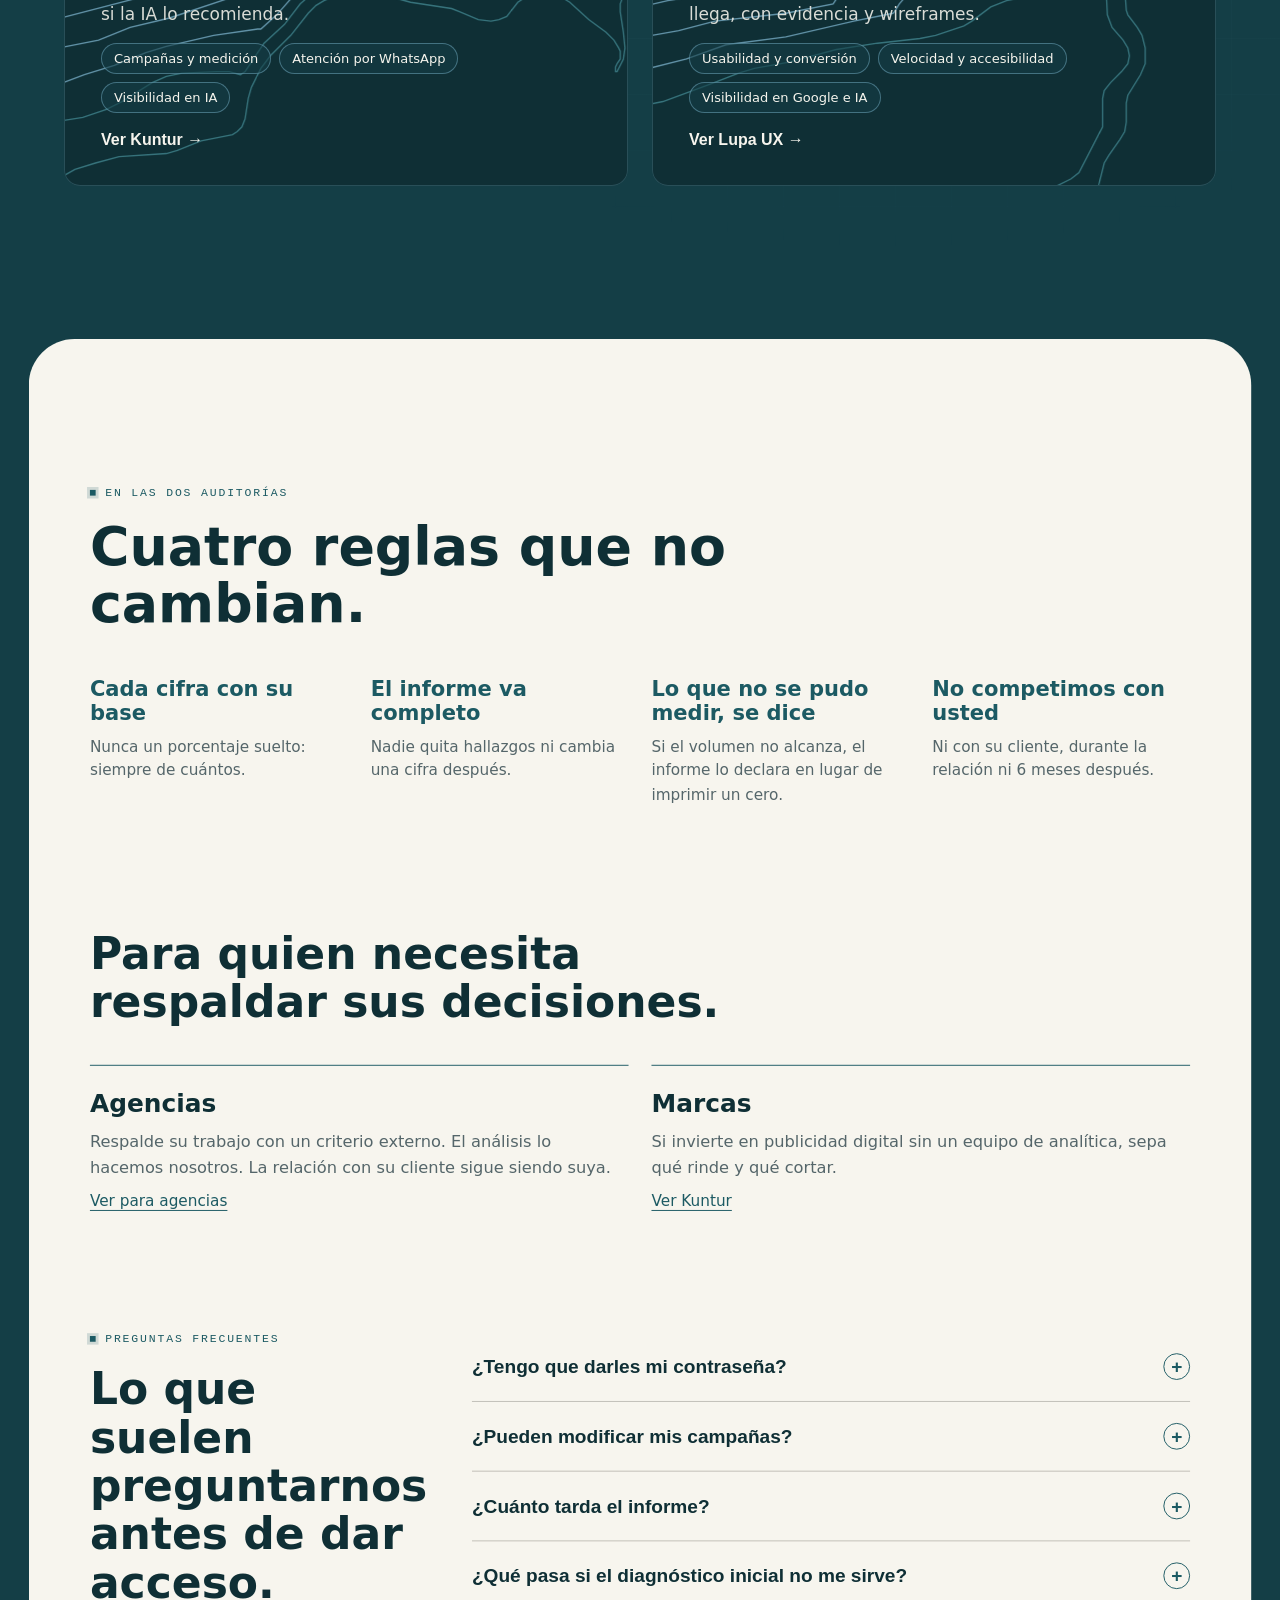
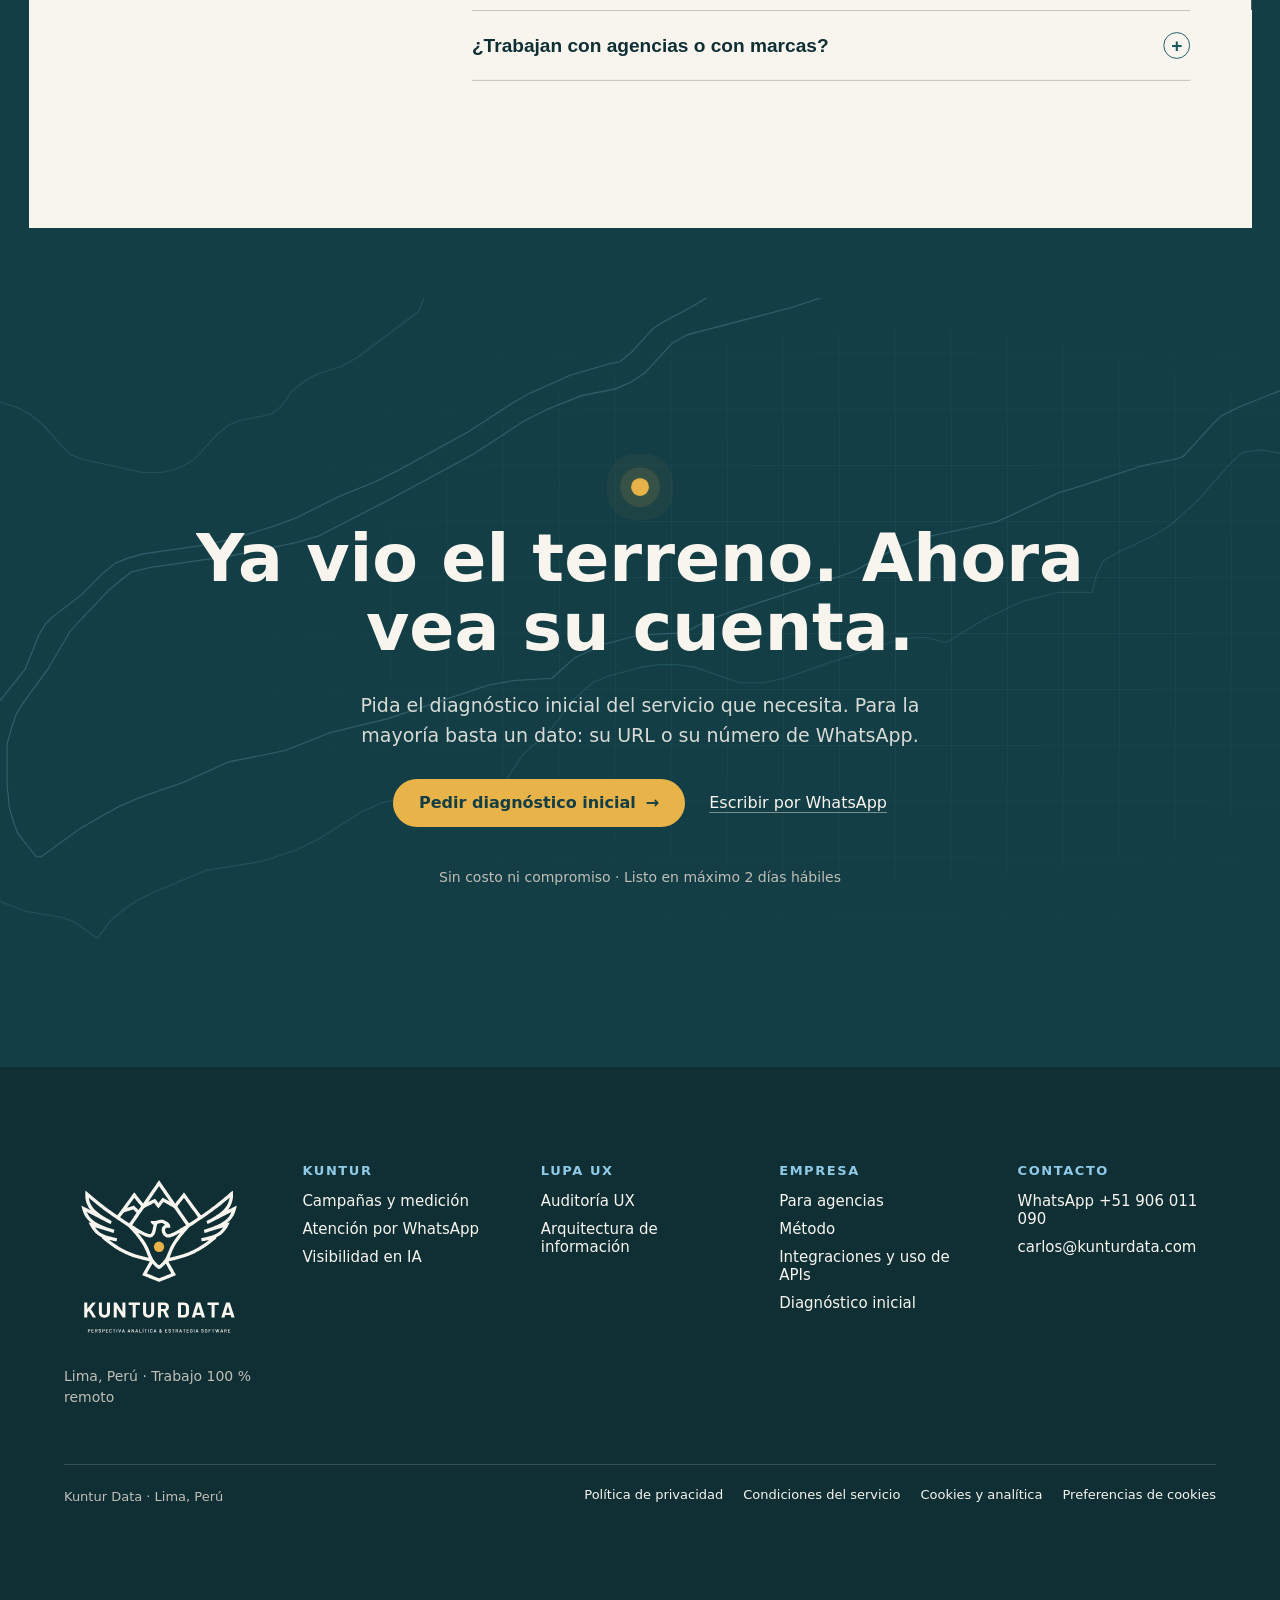
==== commit 6e929fd3: "actualizado" ====
--- a/index.html
+++ b/index.html
@@ -253,7 +253,7 @@
 <div class="rv" style="display: flex; flex-direction: column; gap: 10px;"><h3 style="margin: 0; font-size: 22px; font-weight: 600; color: #1C5A63;">Cada cifra con su base</h3><p style="margin: 0; font-size: 16px; line-height: 1.6; color: #55666A;">Nunca un porcentaje suelto: siempre de cuántos.</p></div>
 <div class="rv" style="display: flex; flex-direction: column; gap: 10px;"><h3 style="margin: 0; font-size: 22px; font-weight: 600; color: #1C5A63;">El informe va completo</h3><p style="margin: 0; font-size: 16px; line-height: 1.6; color: #55666A;">Nadie quita hallazgos ni cambia una cifra después.</p></div>
 <div class="rv" style="display: flex; flex-direction: column; gap: 10px;"><h3 style="margin: 0; font-size: 22px; font-weight: 600; color: #1C5A63;">Lo que no se pudo medir, se dice</h3><p style="margin: 0; font-size: 16px; line-height: 1.6; color: #55666A;">Si el volumen no alcanza, el informe lo declara en lugar de imprimir un cero.</p></div>
-<div class="rv" style="display: flex; flex-direction: column; gap: 10px;"><h3 style="margin: 0; font-size: 22px; font-weight: 600; color: #1C5A63;">No competimos con usted</h3><p style="margin: 0; font-size: 16px; line-height: 1.6; color: #55666A;">Ni con su cliente, durante la relación ni 12 meses después.</p></div>
+<div class="rv" style="display: flex; flex-direction: column; gap: 10px;"><h3 style="margin: 0; font-size: 22px; font-weight: 600; color: #1C5A63;">No competimos con usted</h3><p style="margin: 0; font-size: 16px; line-height: 1.6; color: #55666A;">Ni con su cliente, durante la relación ni 6 meses después.</p></div>
 </div>
 </div>
 </section>
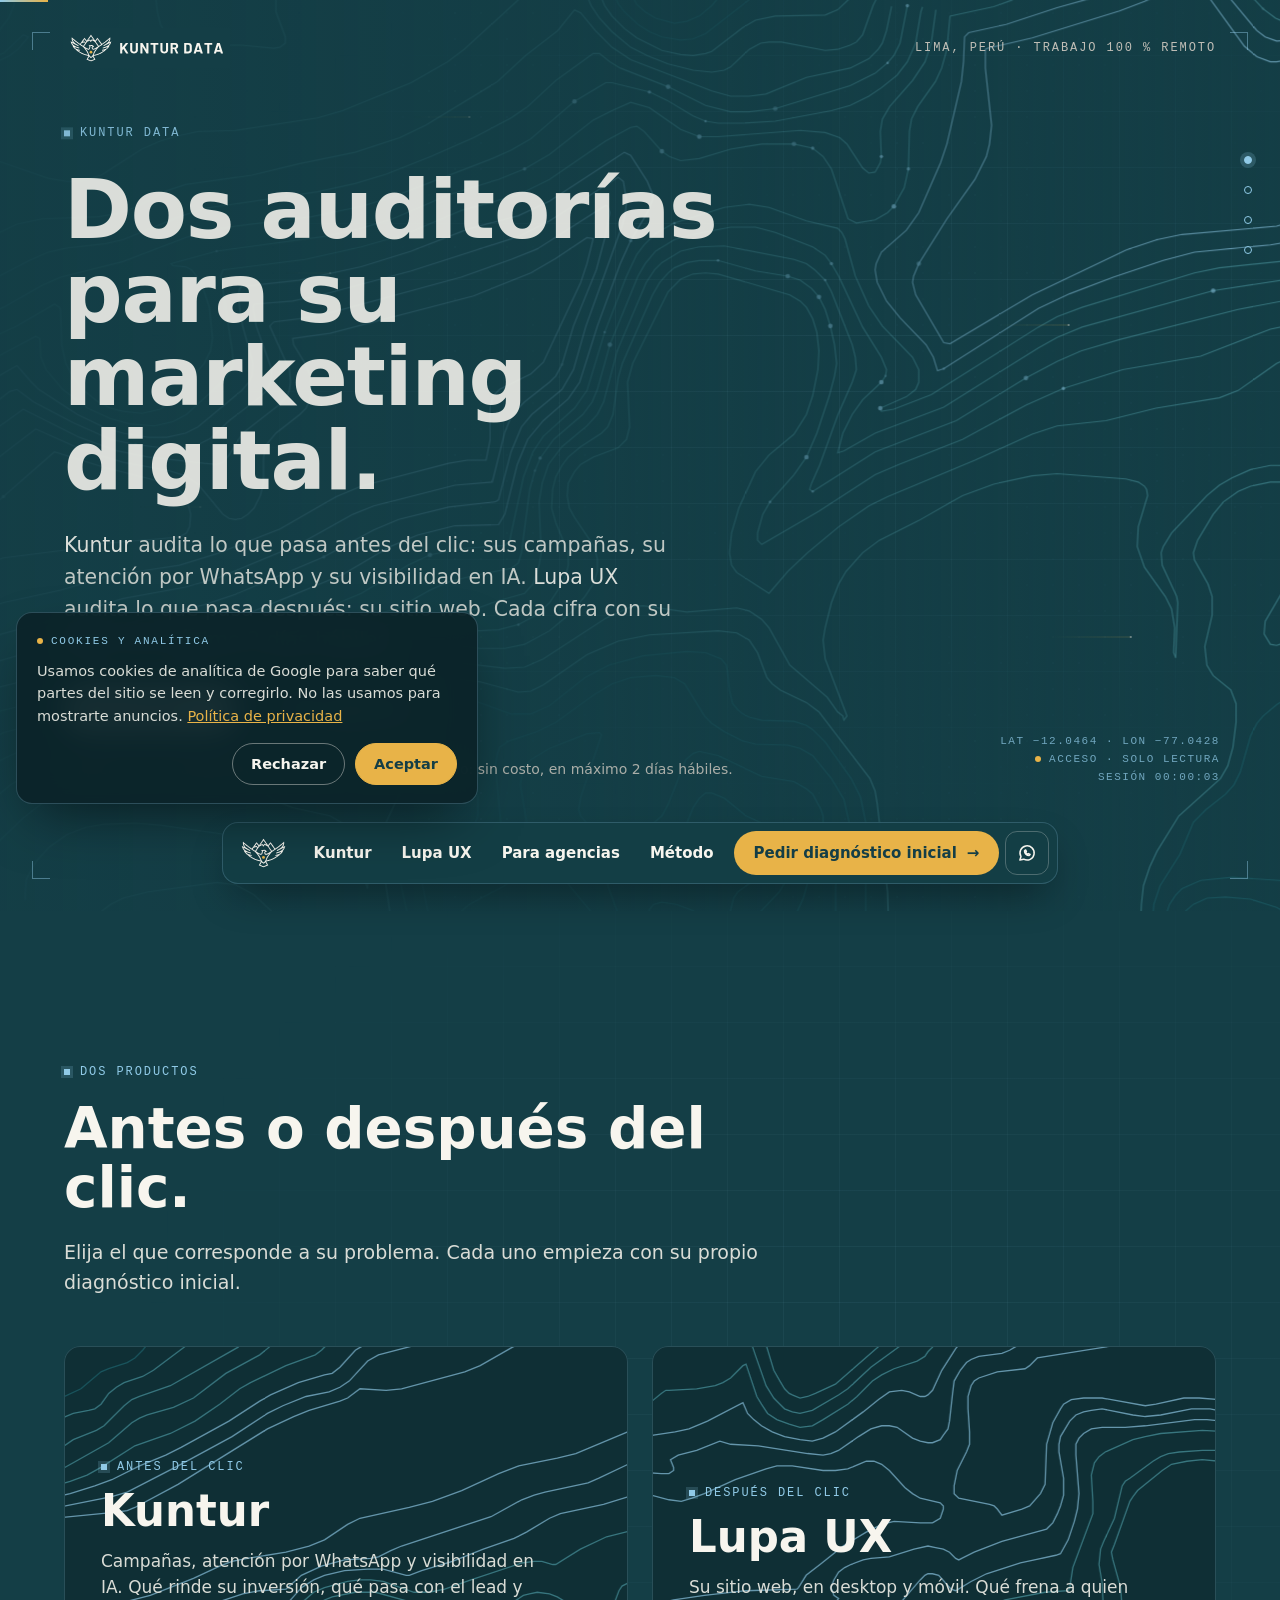
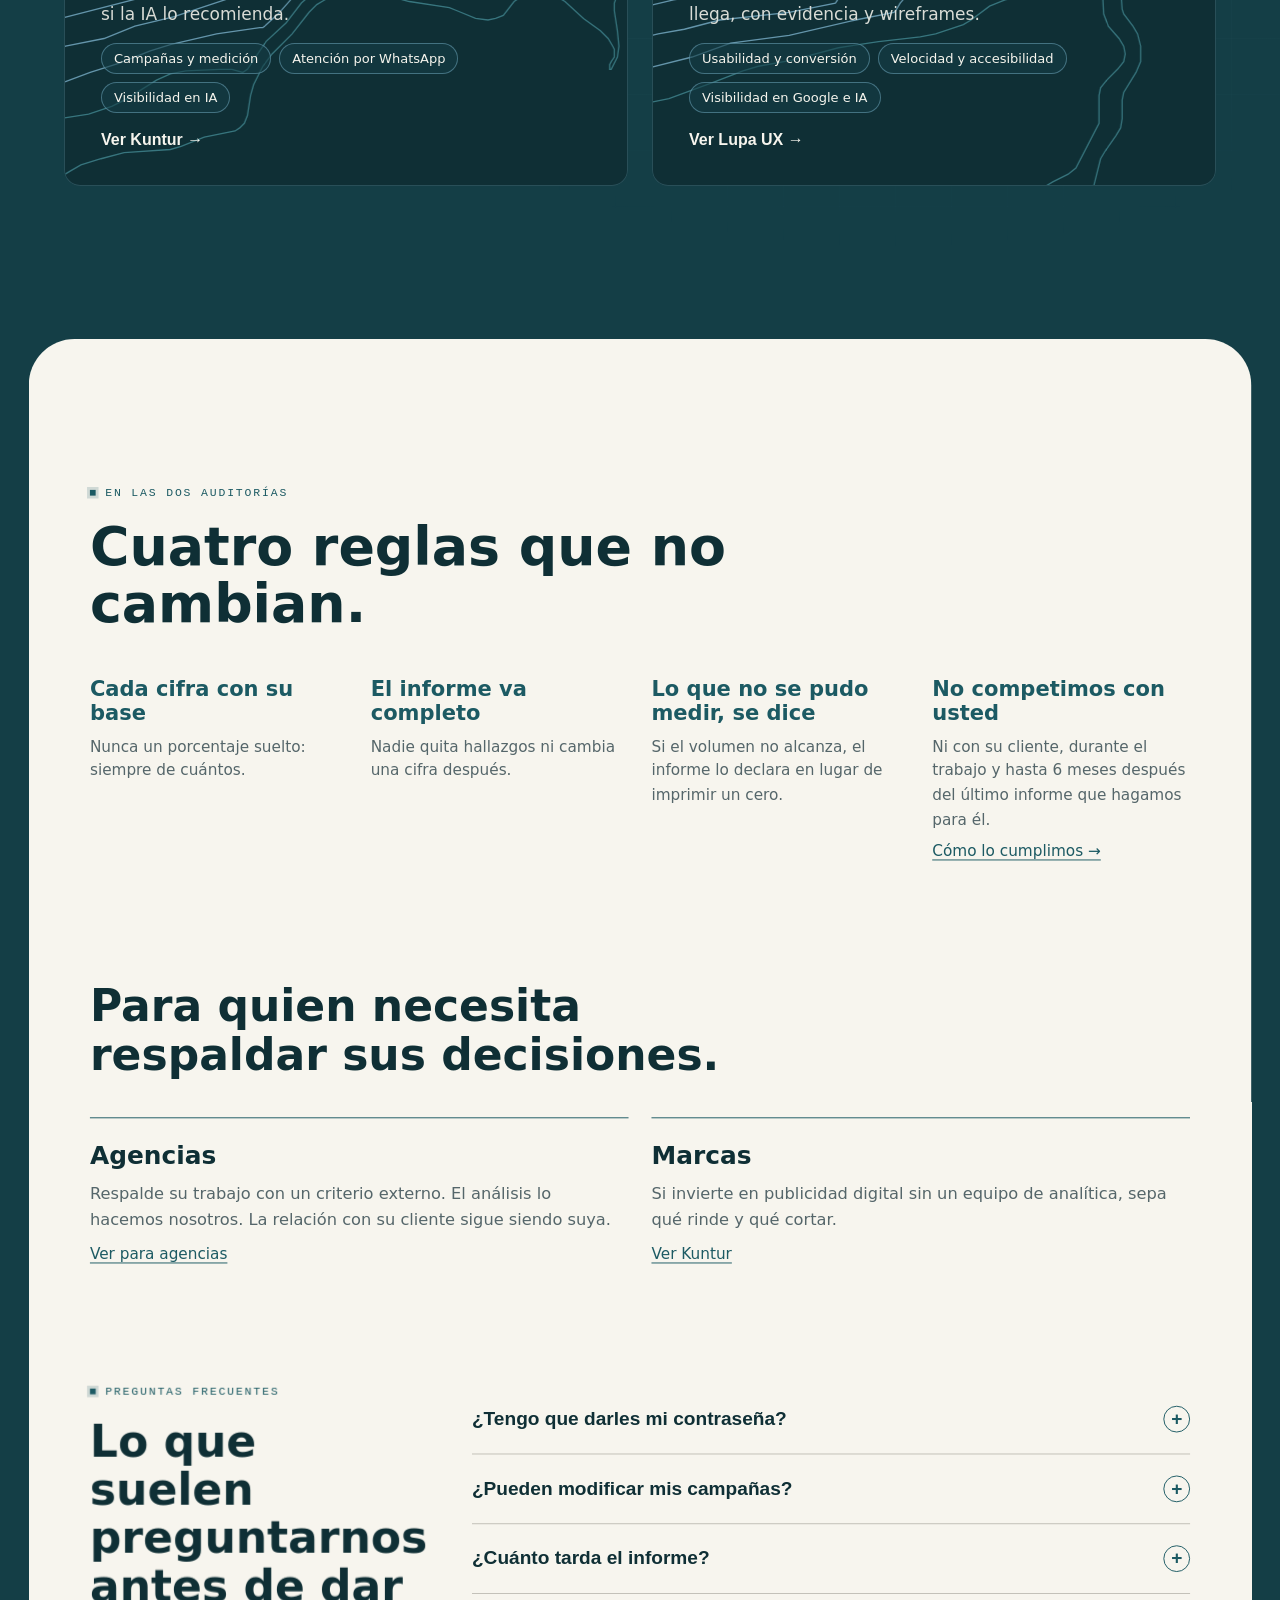
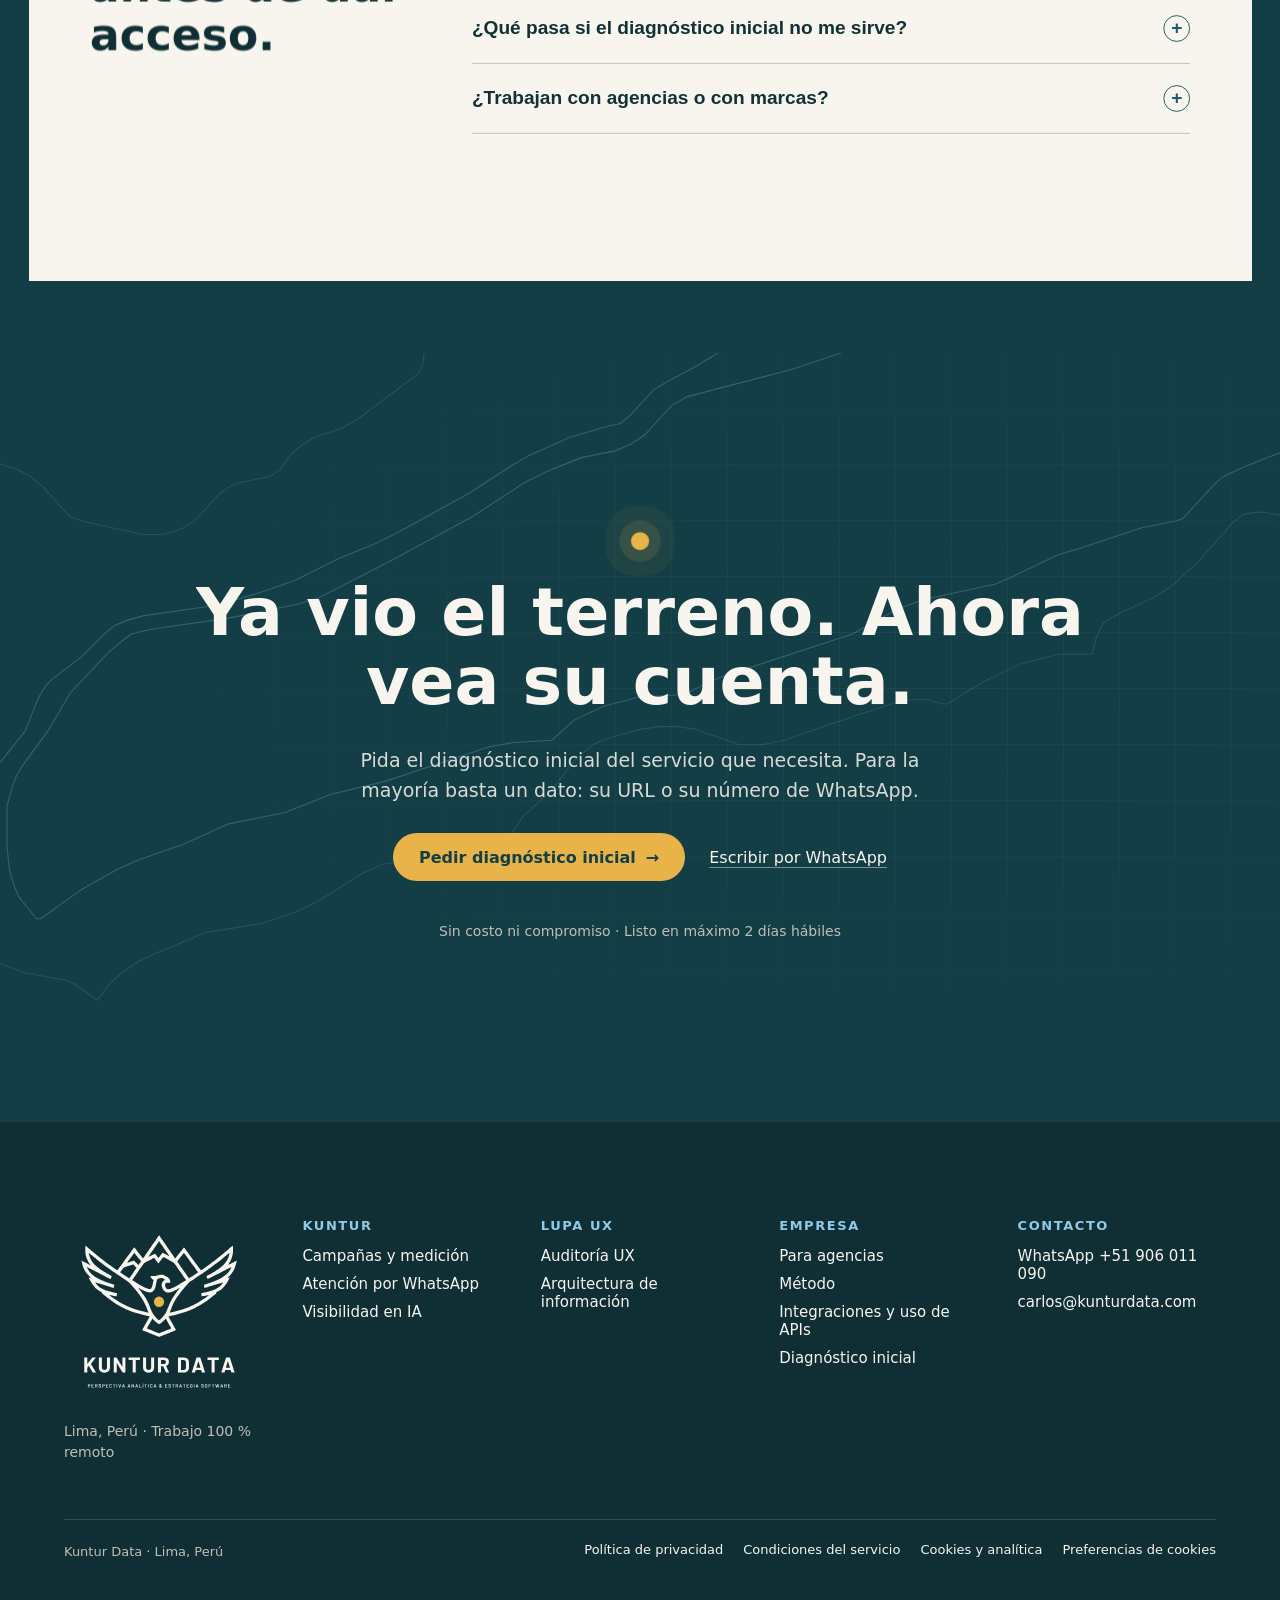
==== commit b83aca6b: "update" ====
--- a/index.html
+++ b/index.html
@@ -253,7 +253,7 @@
 <div class="rv" style="display: flex; flex-direction: column; gap: 10px;"><h3 style="margin: 0; font-size: 22px; font-weight: 600; color: #1C5A63;">Cada cifra con su base</h3><p style="margin: 0; font-size: 16px; line-height: 1.6; color: #55666A;">Nunca un porcentaje suelto: siempre de cuántos.</p></div>
 <div class="rv" style="display: flex; flex-direction: column; gap: 10px;"><h3 style="margin: 0; font-size: 22px; font-weight: 600; color: #1C5A63;">El informe va completo</h3><p style="margin: 0; font-size: 16px; line-height: 1.6; color: #55666A;">Nadie quita hallazgos ni cambia una cifra después.</p></div>
 <div class="rv" style="display: flex; flex-direction: column; gap: 10px;"><h3 style="margin: 0; font-size: 22px; font-weight: 600; color: #1C5A63;">Lo que no se pudo medir, se dice</h3><p style="margin: 0; font-size: 16px; line-height: 1.6; color: #55666A;">Si el volumen no alcanza, el informe lo declara en lugar de imprimir un cero.</p></div>
-<div class="rv" style="display: flex; flex-direction: column; gap: 10px;"><h3 style="margin: 0; font-size: 22px; font-weight: 600; color: #1C5A63;">No competimos con usted</h3><p style="margin: 0; font-size: 16px; line-height: 1.6; color: #55666A;">Ni con su cliente, durante la relación ni 6 meses después.</p></div>
+<div class="rv" style="display: flex; flex-direction: column; gap: 10px;"><h3 style="margin: 0; font-size: 22px; font-weight: 600; color: #1C5A63;">No competimos con usted</h3><p style="margin: 0; font-size: 16px; line-height: 1.6; color: #55666A;">Ni con su cliente, durante el trabajo y hasta 6 meses después del último informe que hagamos para él.</p><a class="lkt" href="agencias.html#nuestra-regla">Cómo lo cumplimos <span aria-hidden="true">→</span></a></div>
 </div>
 </div>
 </section>
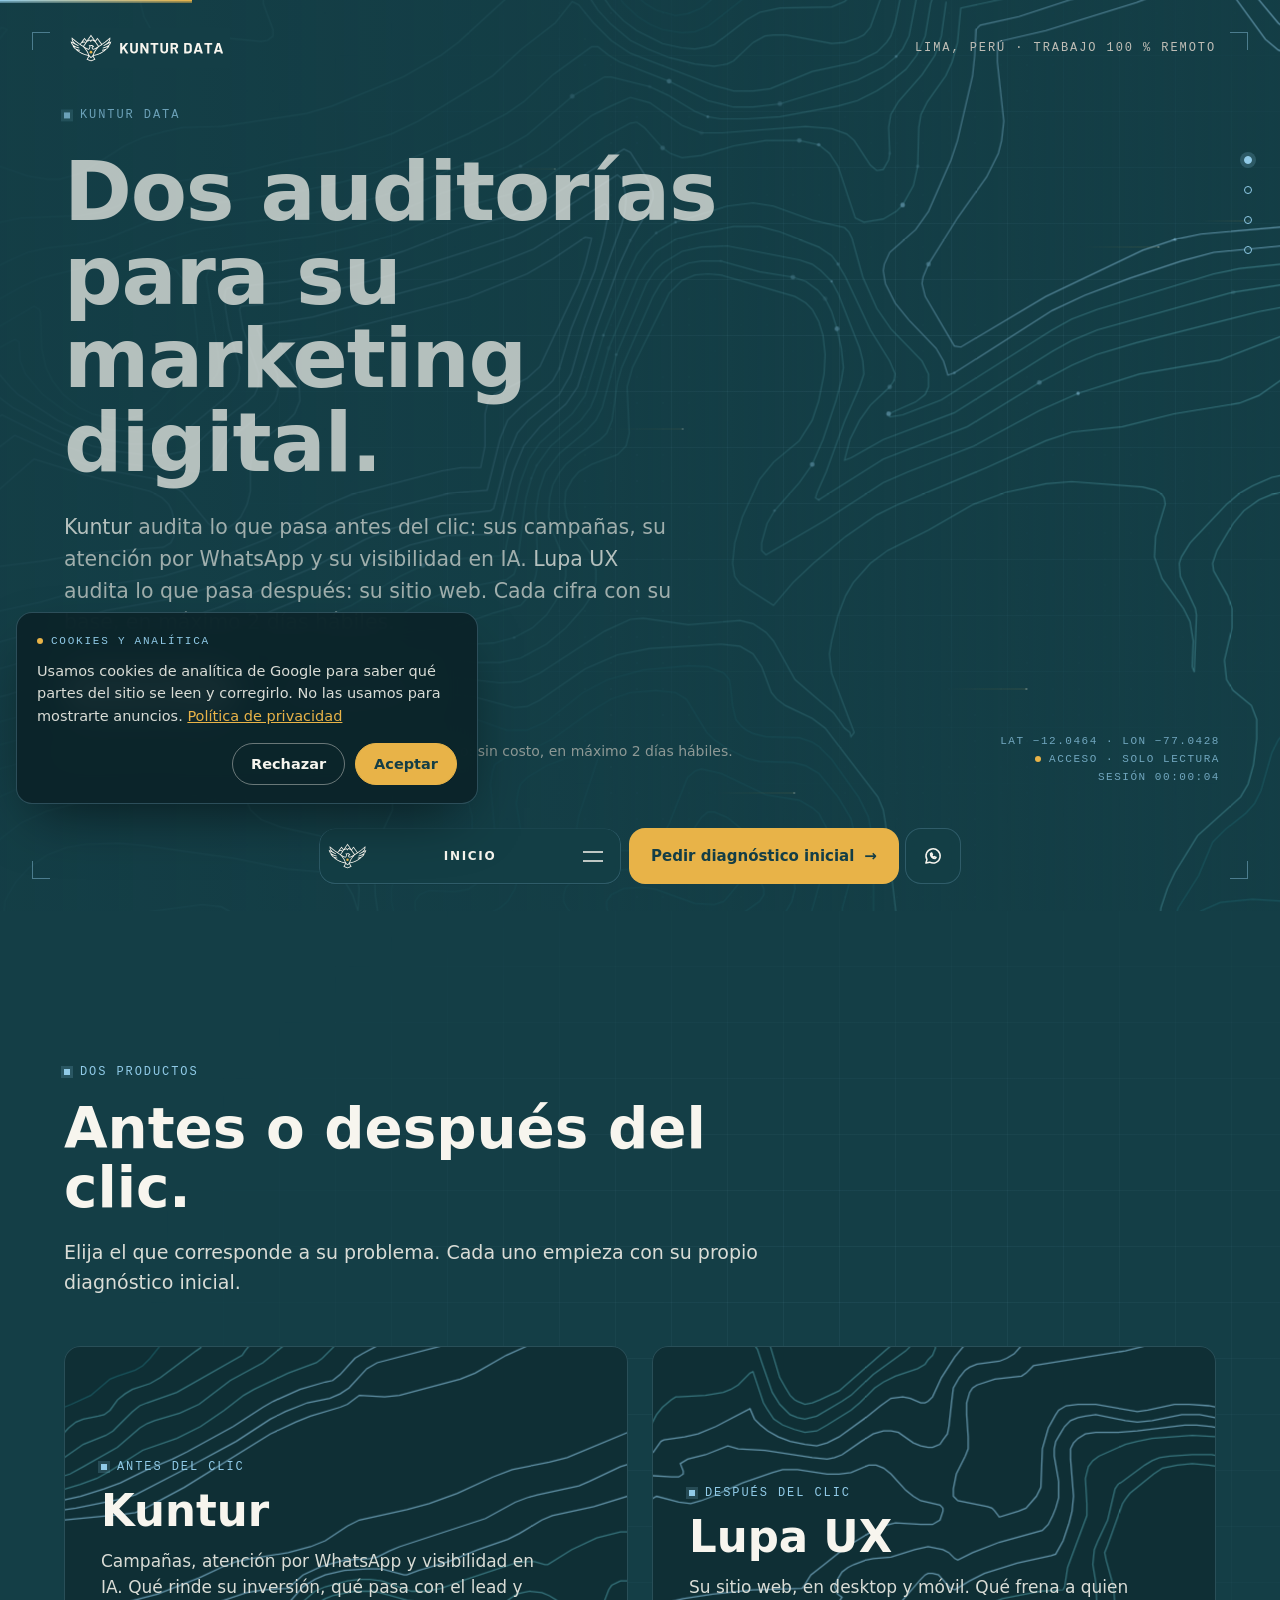
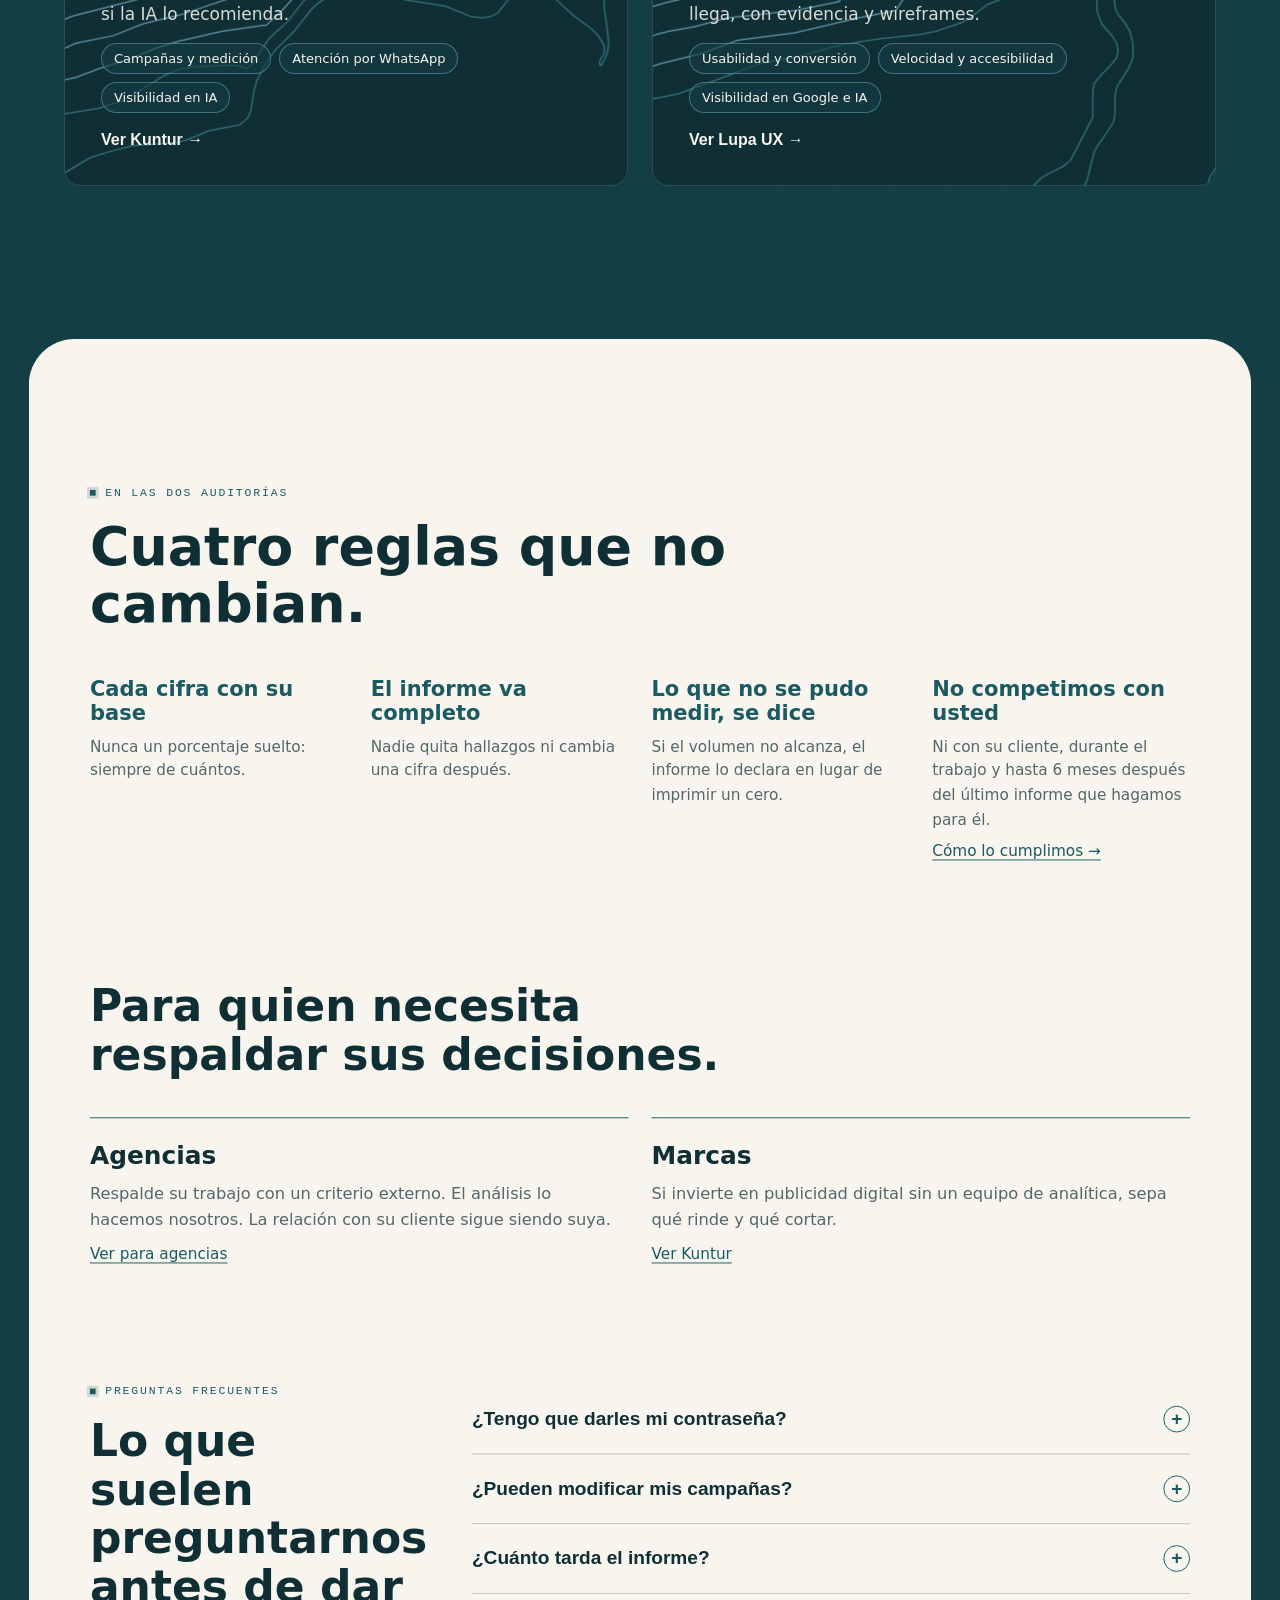
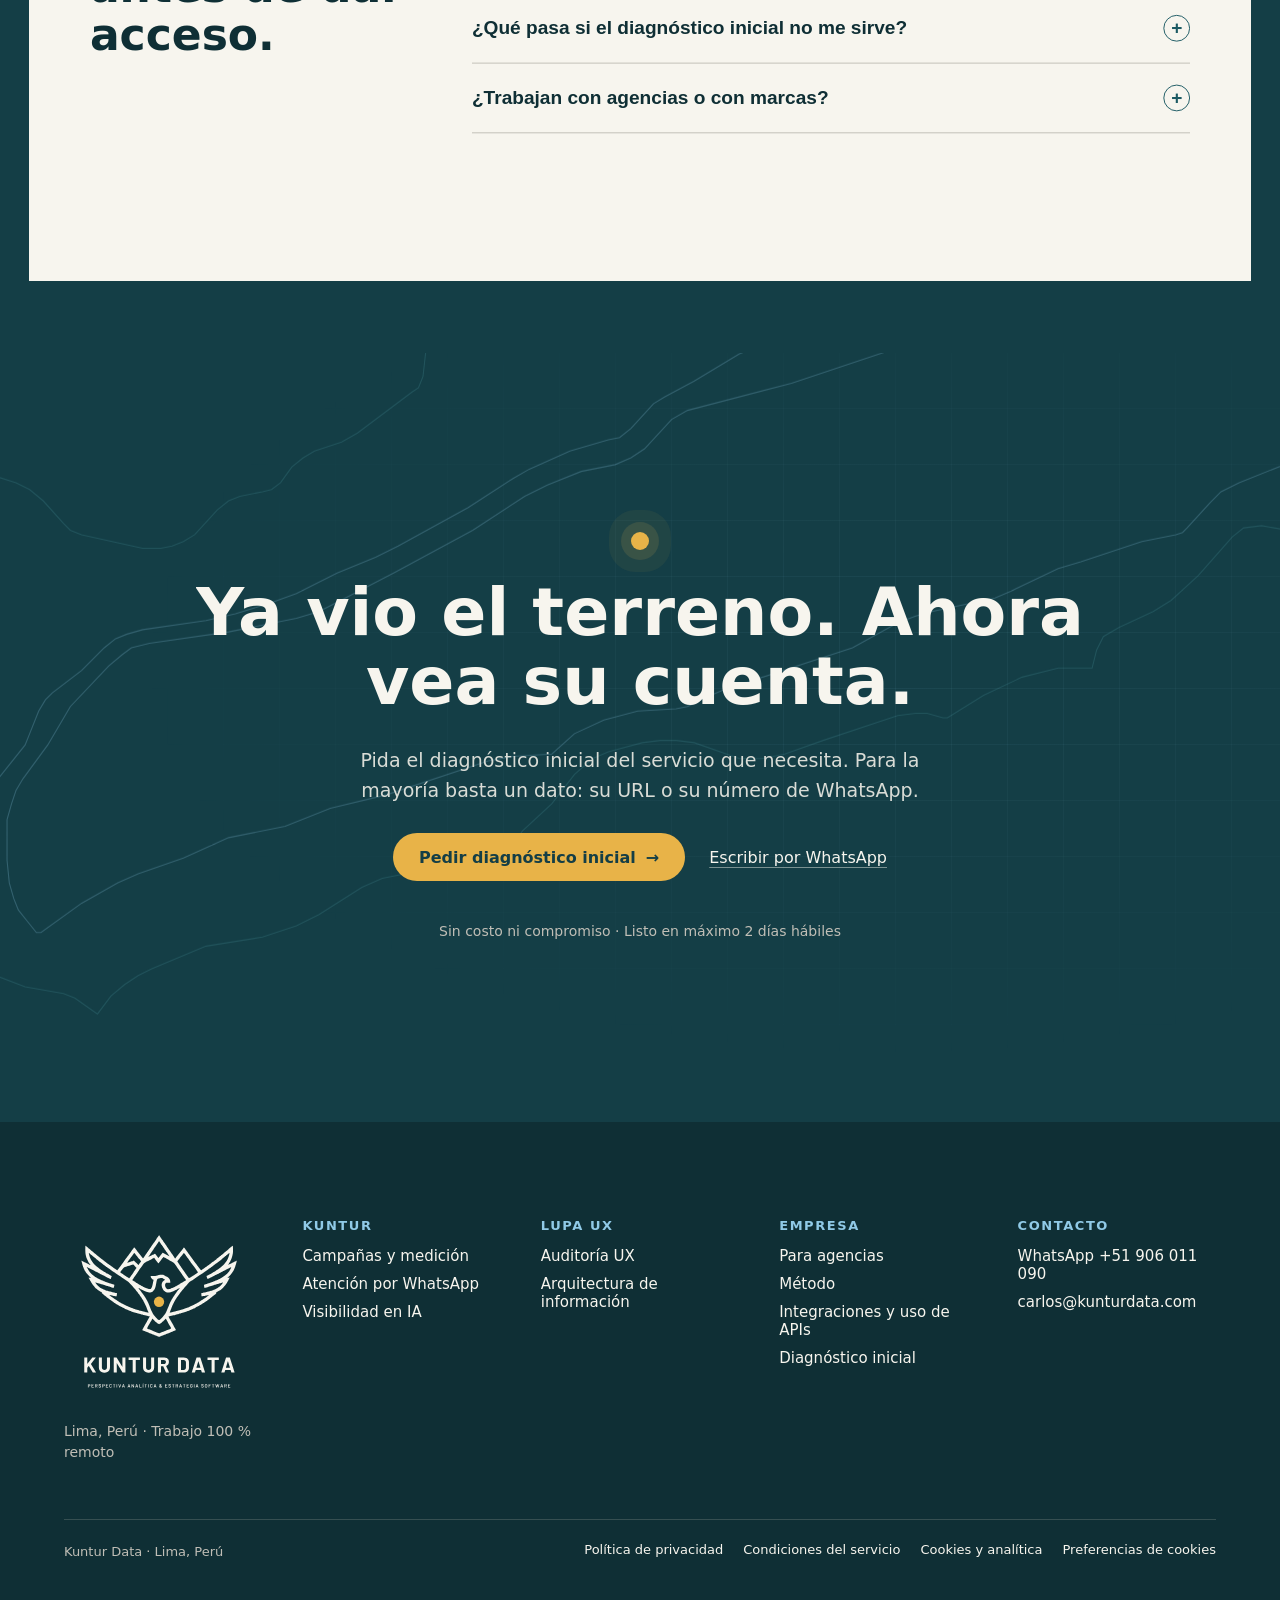
==== commit 1dcb9854: "update menu" ====
--- a/index.html
+++ b/index.html
@@ -158,6 +158,7 @@
 
 </style>
 <link rel="stylesheet" href="assets/kd-tech.css?v=20261107">
+<link rel="stylesheet" href="assets/kd-menu.css?v=20261119">
 </head>
 <body>
 <!-- Google Tag Manager (noscript) -->
@@ -318,39 +319,45 @@
 </div>
 </footer>
 
-<div class="dock">
-<nav class="sheet" id="sheet" hidden aria-label="Menú">
-<a href="kuntur.html">Kuntur</a>
-<a href="lupa-ux.html">Lupa UX</a>
-<a href="agencias.html">Para agencias</a>
-<a href="metodo.html">Método</a>
-<a href="diagnostico-inicial.html">Diagnóstico inicial</a>
+<div class="nv" data-page="Inicio">
+<div class="nv-dim" aria-hidden="true"></div>
+<div class="nv-panel" id="nvPanel" aria-hidden="true" data-track-location="nav_menu">
+<div class="nv-panel__bg" aria-hidden="true"></div>
+<nav class="nv-nav" aria-label="Menú">
+<p class="nv-title">Menú</p>
+<ul class="nv-main">
+<li class="nv-item"><span class="nv-mask"><a class="nv-link" href="#inicio" style="--i:0" aria-current="page"><span class="nv-line">Inicio</span><span class="nv-line" aria-hidden="true">Inicio</span></a></span></li>
+<li class="nv-item"><span class="nv-mask"><a class="nv-link" href="kuntur.html" style="--i:1"><span class="nv-line">Kuntur</span><span class="nv-line" aria-hidden="true">Kuntur</span></a></span></li>
+<li class="nv-item"><span class="nv-mask"><a class="nv-link" href="lupa-ux.html" style="--i:2"><span class="nv-line">Lupa UX</span><span class="nv-line" aria-hidden="true">Lupa UX</span></a></span></li>
+<li class="nv-item"><span class="nv-mask"><a class="nv-link" href="agencias.html" style="--i:3"><span class="nv-line">Para agencias</span><span class="nv-line" aria-hidden="true">Para agencias</span></a></span></li>
+<li class="nv-item"><span class="nv-mask"><a class="nv-link" href="metodo.html" style="--i:4"><span class="nv-line">Método</span><span class="nv-line" aria-hidden="true">Método</span></a></span></li>
+</ul>
+<ul class="nv-sub"><li><a href="diagnostico-inicial.html">Diagnóstico inicial</a></li><li><a href="integraciones.html">Integraciones</a></li><li><a href="privacidad.html">Privacidad</a></li><li><a href="terminos.html">Condiciones</a></li></ul>
+<p class="nv-meta"><span>Lima, Perú · Trabajo 100 % remoto</span><a href="https://wa.me/51906011090?text=Hola%2C%20vengo%20de%20kunturdata.com.">WhatsApp +51 906 011 090</a></p>
+<a class="btn btn-gold nv-cta" href="diagnostico-inicial.html" data-cta="pedir_muestra_gratis">Pedir diagnóstico inicial <span class="ar" aria-hidden="true">→</span></a>
 </nav>
-<nav class="bar" aria-label="Principal">
-<a href="#inicio" aria-label="Kuntur Data, inicio" style="display: inline-flex; padding-right: 8px;"><img width="555" height="370" class="sym" src="assets/logo/kuntur-data-simbolo-crema.svg" alt="" style="height: 30px; width: auto;"></a>
-<div class="bl">
-<a href="kuntur.html">Kuntur</a>
-<a href="lupa-ux.html">Lupa UX</a>
-<a href="agencias.html">Para agencias</a>
-<a href="metodo.html">Método</a>
-</div>
-<button class="menu-btn" type="button" aria-expanded="false" aria-controls="sheet" id="menuBtn">Menú</button>
+</div>
+<div class="nv-row">
+<button class="nv-bar" type="button" aria-expanded="false" aria-controls="nvPanel" aria-label="Abrir menú">
+<span class="nv-bar__bg" aria-hidden="true"></span>
+<span class="nv-sym" aria-hidden="true"><img src="assets/logo/kuntur-data-simbolo-crema.svg" alt="" width="555" height="370"></span>
+<span class="nv-roller" aria-hidden="true"><span class="nv-col"><span class="nv-slot"><span class="nv-roll">Inicio</span></span><span class="nv-slot"><svg viewBox="0 0 14 14" fill="none" stroke="currentColor" stroke-width="1.6" aria-hidden="true" focusable="false"><path d="M1 1l12 12M13 1L1 13"/></svg></span></span></span>
+<span class="nv-burger" aria-hidden="true"><svg viewBox="0 0 20 11" fill="none" stroke="currentColor" stroke-width="1.6" aria-hidden="true" focusable="false"><path d="M0 1h20M0 10h20"/></svg></span>
+</button>
+<div class="nv-act" data-track-location="nav">
 <a class="btn btn-gold" href="diagnostico-inicial.html" data-cta="pedir_muestra_gratis"><span class="cta-lg">Pedir diagnóstico inicial</span><span class="cta-sh">Diagnóstico inicial</span> <span class="ar" aria-hidden="true">→</span></a>
 <a class="ico" href="https://wa.me/51906011090?text=Hola%2C%20vengo%20de%20kunturdata.com." aria-label="Escribir por WhatsApp"><svg width="20" height="20" viewBox="0 0 24 24" fill="none" stroke="currentColor" stroke-width="1.8" stroke-linecap="round" stroke-linejoin="round" aria-hidden="true" focusable="false"><path d="M3.5 20.5l1.3-4.2A8.5 8.5 0 1 1 8 19.4z"></path><path d="M9 9.5c0 3 2.5 5.5 5.5 5.5l1.2-1.3-2-1-1 .8a4 4 0 0 1-2.2-2.2l.8-1-1-2z"></path></svg></a>
-</nav>
-</div>
-
-</div>
-<script>
-(function(){var b=document.getElementById('menuBtn'),s=document.getElementById('sheet');if(!b||!s)return;
-b.addEventListener('click',function(){var o=s.hasAttribute('hidden');if(o){s.removeAttribute('hidden')}else{s.setAttribute('hidden','')}b.setAttribute('aria-expanded',o?'true':'false');b.textContent=o?'Cerrar':'Menú';});
-s.querySelectorAll('a').forEach(function(a){a.addEventListener('click',function(){s.setAttribute('hidden','');b.setAttribute('aria-expanded','false');b.textContent='Menú';});});})();
-</script>
+</div>
+</div>
+</div>
+
+</div>
 <script src="assets/vendor/gsap.min.js" defer></script>
 <script src="assets/vendor/ScrollTrigger.min.js" defer></script>
 <script src="assets/vendor/SplitText.min.js" defer></script>
 <script src="assets/vendor/ScrambleTextPlugin.min.js" defer></script>
 <script src="assets/vendor/lenis.min.js" defer></script>
+<script src="assets/kd-menu.js?v=20261119" defer></script>
 <script src="assets/kd.js?v=20261105c" defer></script>
 </body>
 </html>
--- a/assets/kd-menu.css
+++ b/assets/kd-menu.css
@@ -0,0 +1,97 @@
+/* Menú inferior Kuntur Data (19 nov 2026)
+   La barra se cierra sobre sí misma hasta quedar en un botón de cierre, y el panel crece desde ese botón.
+   Los enlaces suben escalonados desde una máscara. Respeta prefers-reduced-motion. */
+.nv{--h:56px;--rw:190px;--teal:#143E46;--glass:rgba(15,47,53,.94);--line:rgba(144,202,231,.22);--cream:#F7F5EE;--dim:rgba(247,245,238,.6);--sky:#90CAE7;--e-io:cubic-bezier(.76,0,.24,1);--e-out:cubic-bezier(.165,.84,.44,1);--dur:.6s;--grow:.5s;--show:.5s;--hide:.3s;position:sticky;bottom:16px;z-index:60;display:flex;justify-content:center;padding:0 16px;pointer-events:none}
+.nv *,.nv *::before,.nv *::after{box-sizing:border-box}
+
+/* Fondo que oscurece la página con el menú abierto */
+.nv-dim{position:fixed;inset:0;background:rgba(9,28,32,.45);opacity:0;pointer-events:none;transition:opacity var(--dur) var(--e-io)}
+.nv.is-open .nv-dim{opacity:1;pointer-events:auto}
+
+/* Fila inferior: barra + acciones */
+.nv-row{position:relative;display:flex;align-items:center;pointer-events:auto}
+
+/* Barra: símbolo · título de la sección · hamburguesa */
+.nv-bar{position:relative;width:calc(var(--h) * 2 + var(--rw));height:var(--h);padding:0;margin:0;border:0;background:none;color:var(--cream);cursor:pointer;font:inherit;display:block;clip-path:inset(0 0 round 16px);transition:clip-path var(--dur) var(--e-io)}
+.nv-bar__bg{position:absolute;inset:0;border-radius:16px;background:rgba(20,62,70,.92);-webkit-backdrop-filter:blur(12px);backdrop-filter:blur(12px);border:1px solid var(--line);box-shadow:0 18px 40px -12px rgba(0,0,0,.45)}
+.nv.is-open .nv-bar{clip-path:inset(0 calc(50% - var(--h) / 2) round 14px)}
+.nv-bar:focus-visible{outline:none}
+.nv-bar:focus-visible .nv-bar__bg{outline:2px solid var(--sky);outline-offset:2px}
+.nv-sym,.nv-burger{position:absolute;top:0;width:var(--h);height:var(--h);display:grid;place-items:center;transition:opacity .3s var(--e-io),transform var(--dur) var(--e-io)}
+.nv-sym{left:0}
+.nv-sym img{height:26px;width:auto;display:block}
+.nv-burger{right:0}
+.nv-burger svg{width:20px;height:11px;display:block}
+.nv.is-open .nv-sym{opacity:0;transform:translateX(80px)}
+.nv.is-open .nv-burger{opacity:0;transform:translateX(-80px)}
+.nv-roller{position:absolute;top:0;left:50%;width:var(--rw);height:var(--h);overflow:hidden;transform:translateX(-50%)}
+.nv-col{display:flex;flex-direction:column;transition:transform var(--dur) var(--e-io)}
+.nv.is-open .nv-col{transform:translateY(calc(-1 * var(--h)))}
+.nv-slot{flex:0 0 var(--h);height:var(--h);display:flex;align-items:center;justify-content:center;overflow:hidden}
+.nv-slot svg{width:14px;height:14px}
+.nv-roll{display:block;max-width:100%;overflow:hidden;text-overflow:ellipsis;white-space:nowrap;font-family:'Barlow',system-ui,sans-serif;font-size:12px;font-weight:700;letter-spacing:.14em;text-transform:uppercase;color:var(--cream);padding:0 4px}
+.nv-roll.is-in{animation:nvRoll var(--dur) var(--e-out)}
+@keyframes nvRoll{from{transform:translateY(110%)}to{transform:translateY(0)}}
+.nv-bar:hover .nv-bar__bg{background:rgba(24,72,81,.94)}
+
+/* Acciones: CTA y WhatsApp. Se repliegan al abrir el menú */
+.nv-act{display:flex;align-items:center;gap:6px;margin-left:8px;max-width:420px;overflow:hidden;opacity:1;transition:max-width var(--dur) var(--e-io),margin var(--dur) var(--e-io),opacity .3s var(--e-io)}
+.nv.is-open .nv-act{max-width:0;margin-left:0;opacity:0;pointer-events:none}
+.nv-act .btn{min-height:var(--h);padding:0 22px;font-size:15px;white-space:nowrap;border-radius:16px}
+.nv-act .ico{width:var(--h);height:var(--h);border-radius:16px;background:rgba(20,62,70,.92);-webkit-backdrop-filter:blur(12px);backdrop-filter:blur(12px);border:1px solid var(--line);flex:none}
+.nv-act .cta-sh{display:none}
+.nv-act .btn-gold:hover{background:#F0C25E}
+
+/* Panel que crece desde la barra */
+.nv-panel{position:absolute;left:50%;bottom:calc(100% + 12px);width:440px;max-width:calc(100vw - 32px);transform:translateX(-50%);padding:56px 44px 36px;color:var(--cream);visibility:hidden;pointer-events:none;transition:visibility 0s linear calc(var(--hide) + var(--grow))}
+.nv.is-open .nv-panel{visibility:visible;pointer-events:auto;transition:visibility 0s linear}
+.nv-panel__bg{position:absolute;inset:0;z-index:-1;border-radius:20px;background:var(--glass);-webkit-backdrop-filter:blur(16px);backdrop-filter:blur(16px);border:1px solid var(--line);box-shadow:0 30px 60px -20px rgba(0,0,0,.55);transform-origin:50% 100%;transform:scale(0);transition:transform var(--grow) var(--e-io) var(--hide)}
+.nv.is-open .nv-panel__bg{transform:scale(1);transition:transform var(--grow) var(--e-io) 0s}
+.nv-title{margin:0 0 18px;font-family:'Barlow',system-ui,sans-serif;font-size:12px;font-weight:700;letter-spacing:.14em;text-transform:uppercase;color:var(--sky);opacity:0;transition:opacity var(--hide) var(--e-io)}
+.nv.is-open .nv-title{opacity:1;transition:opacity var(--show) var(--e-io) var(--grow)}
+.nv-main{list-style:none;margin:0;padding:0}
+.nv-item{position:relative;display:flex;align-items:center}
+.nv-item::before{content:"";position:absolute;left:-20px;width:6px;height:6px;background:#E8B348;transform:rotate(45deg);opacity:0;transition:opacity .25s}
+.nv.is-open .nv-item:has([aria-current="page"])::before{opacity:1;transition:opacity var(--show) var(--e-io) calc(var(--grow) + .2s)}
+.nv-mask{display:flex;width:100%;height:46px;overflow:hidden}
+.nv-link{display:block;width:100%;height:46px;color:var(--cream);text-decoration:none;transform:translateY(150%);will-change:transform;transition:transform var(--hide) var(--e-io),color .4s}
+.nv.is-open .nv-link{transform:translateY(0);transition:transform var(--show) var(--e-out) calc(var(--grow) + var(--i) * 45ms),color .4s}
+.nv-line{display:block;height:46px;line-height:46px;font-family:'Barlow',system-ui,sans-serif;font-size:34px;font-weight:600;letter-spacing:-.01em;transition:transform .5s var(--e-out)}
+.nv-link:hover .nv-line,.nv-link:focus-visible .nv-line{transform:translateY(-100%)}
+.nv-link:focus-visible{outline:none}
+.nv-main:hover .nv-link{color:var(--dim)}
+.nv-main:hover .nv-link:hover{color:var(--cream)}
+.nv-sub{list-style:none;margin:30px 0 16px;padding:0;display:grid;grid-template-columns:1fr 1fr;gap:6px 24px}
+.nv-sub a,.nv-meta a{position:relative;display:inline-block;color:var(--dim);text-decoration:none;font-size:15px;line-height:1.35;opacity:0;transition:opacity var(--hide) var(--e-io),color .3s}
+.nv.is-open .nv-sub a,.nv.is-open .nv-meta a{opacity:1;transition:opacity var(--show) var(--e-io) calc(var(--grow) + 80ms),color .3s}
+.nv-sub a::after,.nv-meta a::after{content:"";position:absolute;left:0;bottom:-1px;width:100%;height:1px;background:currentColor;transform:scaleX(0);transform-origin:100% 50%;transition:transform .5s cubic-bezier(1,0,0,1)}
+.nv-sub a:hover,.nv-meta a:hover,.nv-sub a[aria-current="page"]{color:var(--cream)}
+.nv-sub a:hover::after,.nv-meta a:hover::after{transform:scaleX(1);transform-origin:0 50%}
+.nv-meta{margin:0 0 26px;display:flex;flex-direction:column;gap:4px;opacity:0;transform:translateY(8px);transition:opacity var(--hide) var(--e-io),transform var(--hide) var(--e-io)}
+.nv.is-open .nv-meta{opacity:1;transform:none;transition:opacity var(--show) var(--e-io) calc(var(--grow) + .1s),transform var(--show) var(--e-out) calc(var(--grow) + .1s)}
+.nv-meta span{font-family:'Barlow',system-ui,sans-serif;font-size:11px;font-weight:700;letter-spacing:.14em;text-transform:uppercase;color:var(--dim)}
+.nv-meta a{opacity:1}
+.nv-cta.btn{width:100%;justify-content:center;border-radius:14px;opacity:0;transition:opacity var(--hide) var(--e-io),background .2s}
+.nv.is-open .nv-cta.btn{opacity:1;transition:opacity var(--show) var(--e-io) calc(var(--grow) + .12s),background .2s}
+
+/* Celular */
+@media (max-width:560px){
+  .nv{--h:50px;--rw:112px;bottom:12px}
+  .nv-act .ico{display:none}
+  .nv-act .btn{padding:0 16px;font-size:14px}
+  .nv-act .btn .ar,.nv-act .cta-lg{display:none}
+  .nv-act .cta-sh{display:inline}
+  .nv-panel{padding:44px 28px 26px;bottom:calc(100% + 10px)}
+  .nv-line{font-size:30px}
+  .nv-sym img{height:22px}
+}
+@media (max-width:400px){
+  .nv{--h:46px;--rw:46px}
+  .nv-roll{display:none}
+  .nv-act .btn{padding:0 14px;font-size:13.5px}
+}
+@media (max-height:640px){.nv-line{font-size:26px}.nv-mask,.nv-link,.nv-line{height:38px;line-height:38px}.nv-panel{padding-top:40px}.nv-sub{margin-top:18px}}
+
+@media (prefers-reduced-motion:reduce){
+  .nv-bar,.nv-sym,.nv-burger,.nv-col,.nv-act,.nv-panel__bg,.nv-link,.nv-line,.nv-title,.nv-sub a,.nv-meta,.nv-cta.btn,.nv-dim,.nv-roll{transition-duration:.01ms!important;transition-delay:0s!important;animation-duration:.01ms!important}
+}
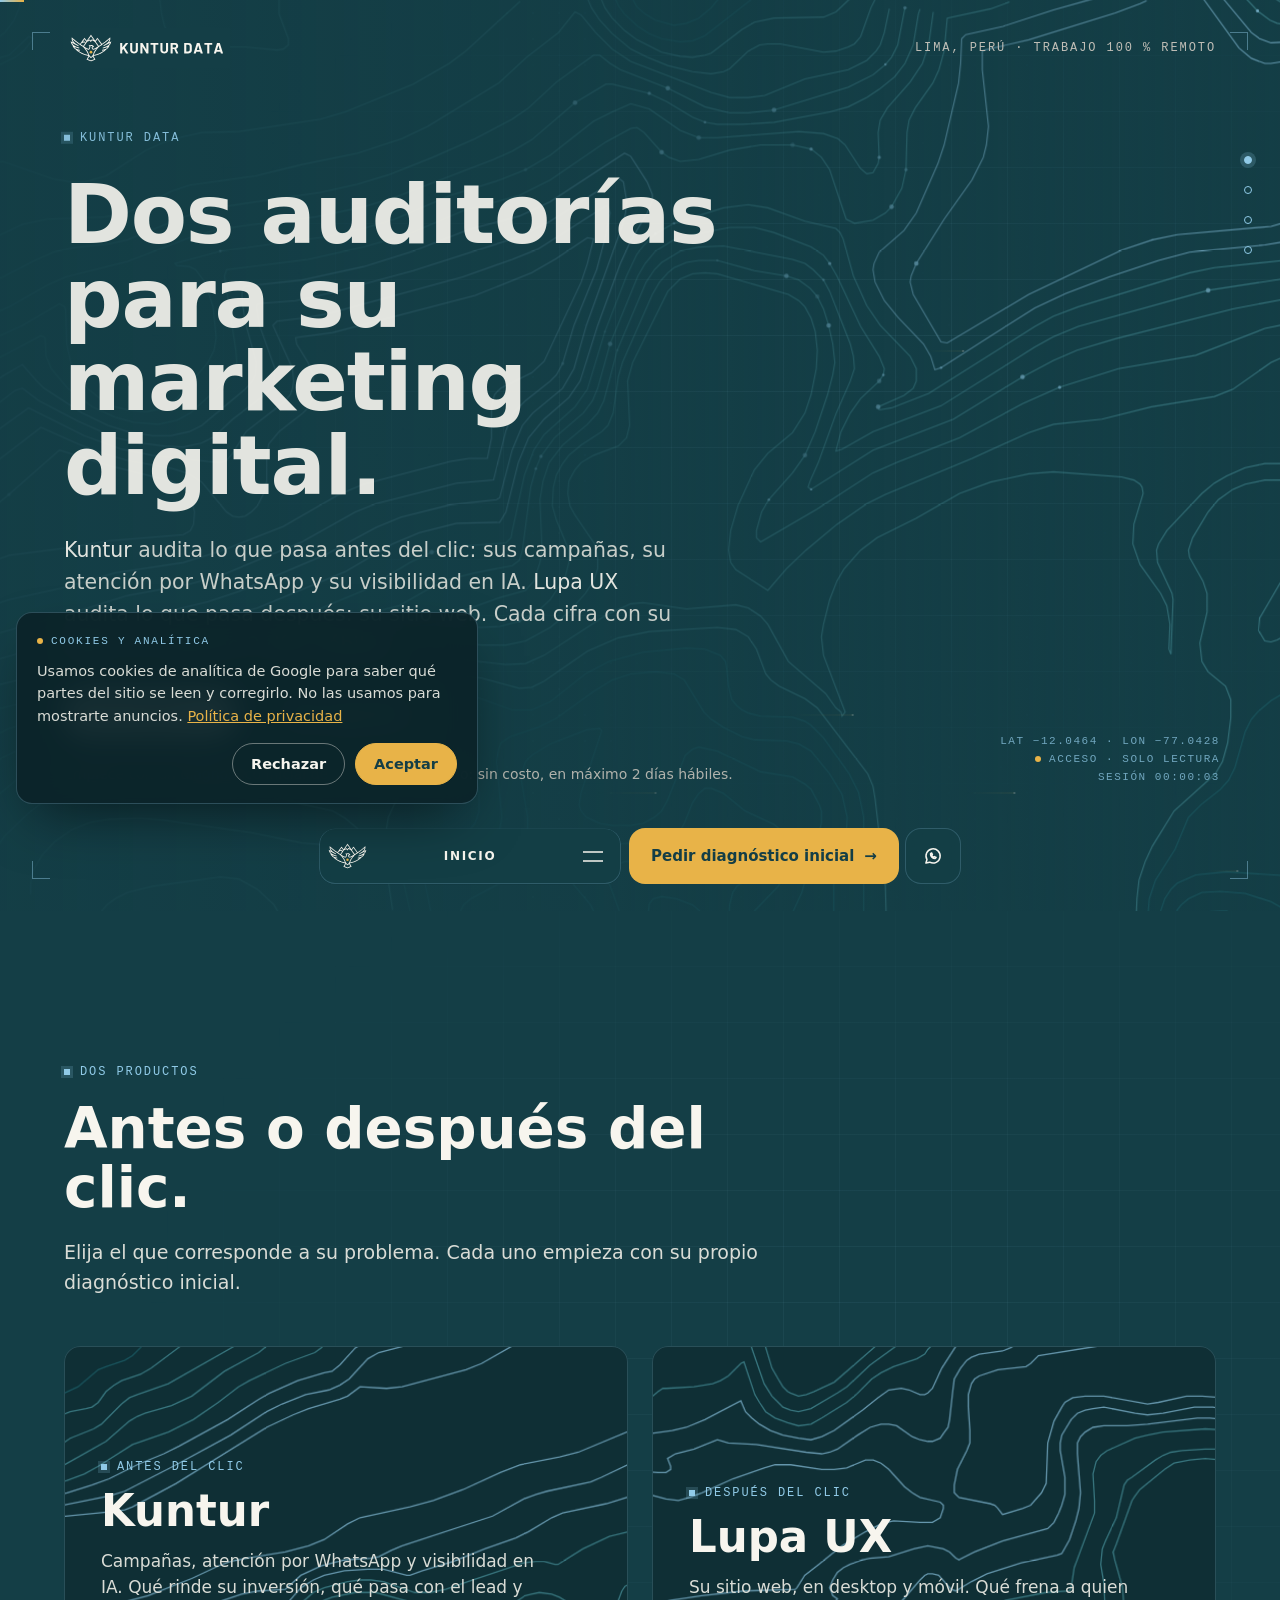
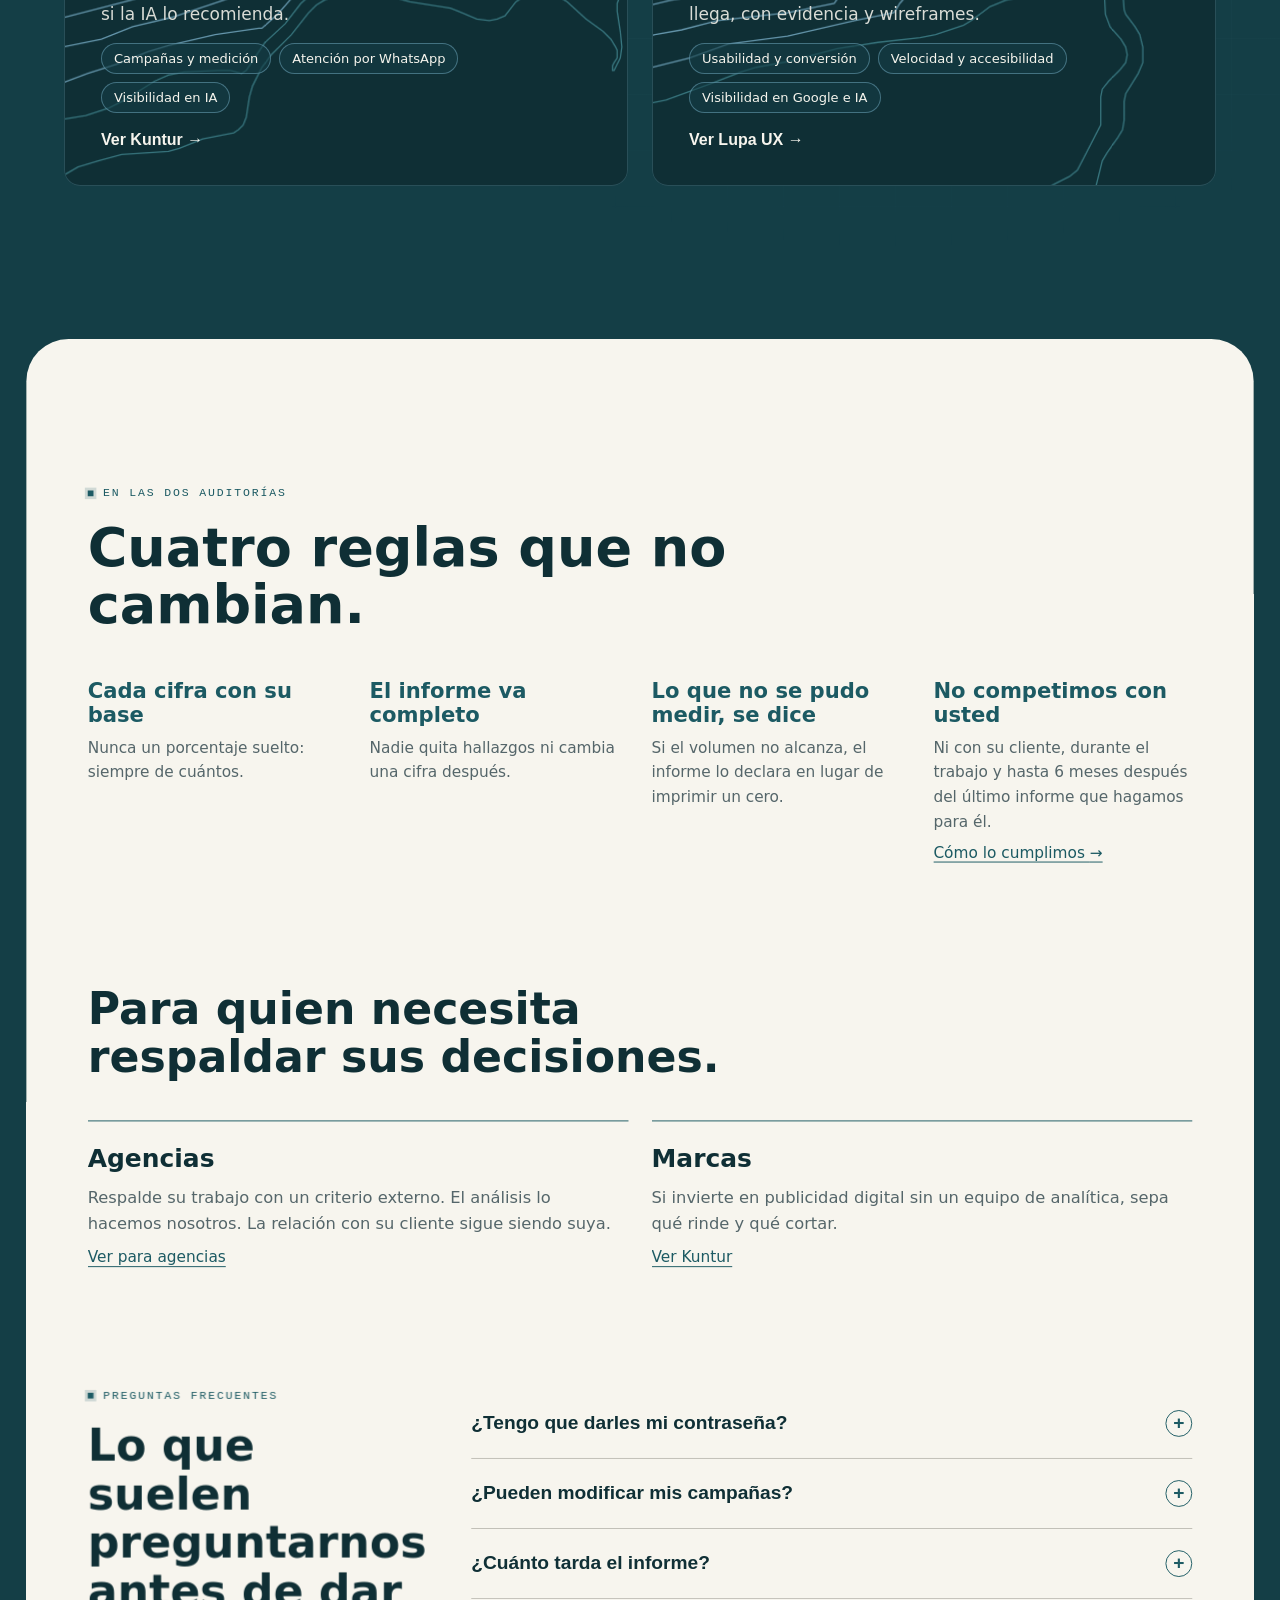
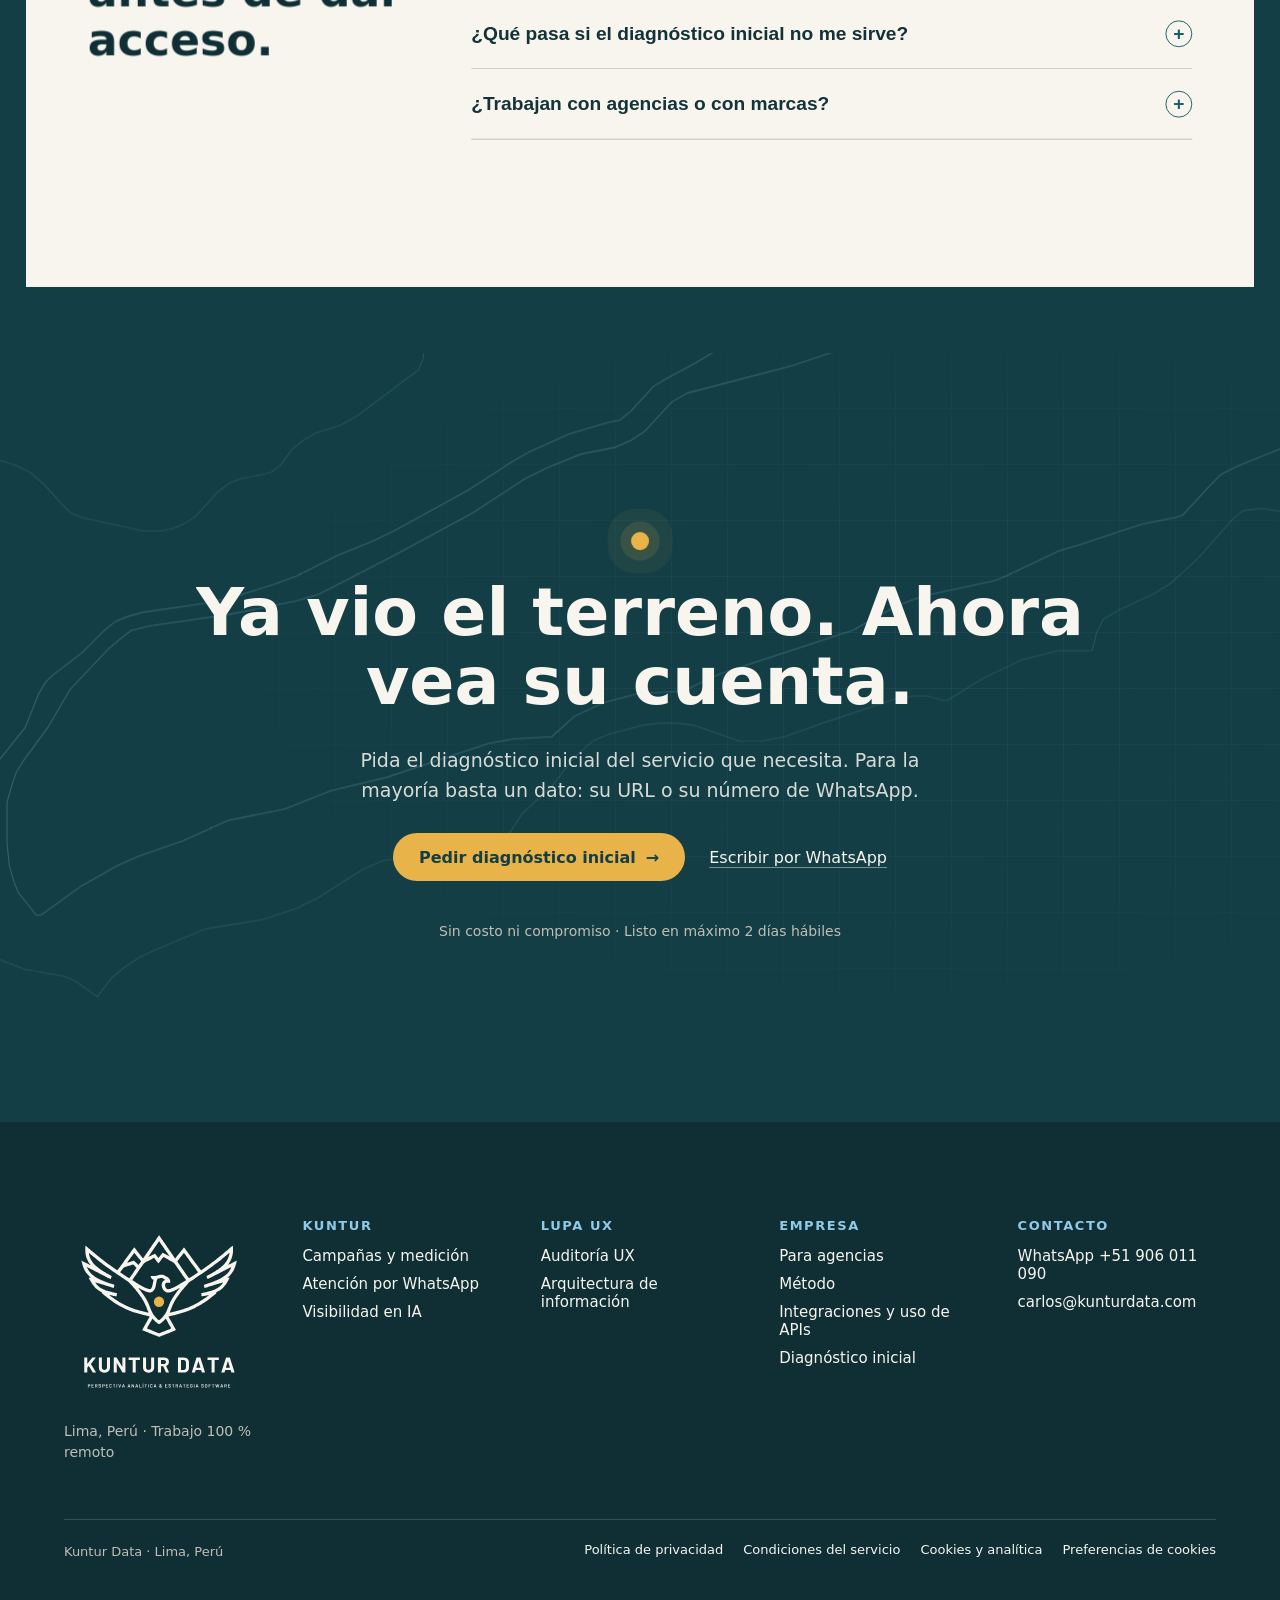
==== commit 39272285: "listo" ====
--- a/index.html
+++ b/index.html
@@ -294,7 +294,7 @@
 <h2 id="h-sol" class="rv" style="margin: 0; font-size: clamp(38px, 5.2vw, 72px); line-height: 1.04; font-weight: 800; color: #F7F5EE; max-width: 900px;">Ya vio el terreno. Ahora vea su cuenta.</h2>
 <p class="rv" style="margin: 0; font-size: 19px; line-height: 1.6; color: #D9DCD6; max-width: 620px;">Pida el diagnóstico inicial del servicio que necesita. Para la mayoría basta un dato: su URL o su número de WhatsApp.</p>
 <div style="display: flex; flex-wrap: wrap; justify-content: center; align-items: center; gap: 14px 24px;">
-<a class="btn btn-gold" href="diagnostico-inicial.html" data-cta="pedir_muestra_gratis">Pedir diagnóstico inicial <span class="ar" aria-hidden="true">→</span></a>
+<a class="btn btn-gold" href="diagnostico-inicial.html" data-cta="pedir_diagnostico_inicial">Pedir diagnóstico inicial <span class="ar" aria-hidden="true">→</span></a>
 <a class="lk" href="https://wa.me/51906011090?text=Hola%2C%20vengo%20de%20kunturdata.com.%20Quiero%20informaci%C3%B3n%20sobre%20las%20auditor%C3%ADas.">Escribir por WhatsApp</a>
 </div>
 <p class="cta-nota" style="margin: 12px 0 0; font-size: 14px; line-height: 1.5; color: #C0BEB6; text-align: center;">Sin costo ni compromiso · Listo en máximo 2 días hábiles</p>
@@ -334,7 +334,7 @@
 </ul>
 <ul class="nv-sub"><li><a href="diagnostico-inicial.html">Diagnóstico inicial</a></li><li><a href="integraciones.html">Integraciones</a></li><li><a href="privacidad.html">Privacidad</a></li><li><a href="terminos.html">Condiciones</a></li></ul>
 <p class="nv-meta"><span>Lima, Perú · Trabajo 100 % remoto</span><a href="https://wa.me/51906011090?text=Hola%2C%20vengo%20de%20kunturdata.com.">WhatsApp +51 906 011 090</a></p>
-<a class="btn btn-gold nv-cta" href="diagnostico-inicial.html" data-cta="pedir_muestra_gratis">Pedir diagnóstico inicial <span class="ar" aria-hidden="true">→</span></a>
+<a class="btn btn-gold nv-cta" href="diagnostico-inicial.html" data-cta="pedir_diagnostico_inicial">Pedir diagnóstico inicial <span class="ar" aria-hidden="true">→</span></a>
 </nav>
 </div>
 <div class="nv-row">
@@ -345,7 +345,7 @@
 <span class="nv-burger" aria-hidden="true"><svg viewBox="0 0 20 11" fill="none" stroke="currentColor" stroke-width="1.6" aria-hidden="true" focusable="false"><path d="M0 1h20M0 10h20"/></svg></span>
 </button>
 <div class="nv-act" data-track-location="nav">
-<a class="btn btn-gold" href="diagnostico-inicial.html" data-cta="pedir_muestra_gratis"><span class="cta-lg">Pedir diagnóstico inicial</span><span class="cta-sh">Diagnóstico inicial</span> <span class="ar" aria-hidden="true">→</span></a>
+<a class="btn btn-gold" href="diagnostico-inicial.html" data-cta="pedir_diagnostico_inicial"><span class="cta-lg">Pedir diagnóstico inicial</span><span class="cta-sh">Diagnóstico inicial</span> <span class="ar" aria-hidden="true">→</span></a>
 <a class="ico" href="https://wa.me/51906011090?text=Hola%2C%20vengo%20de%20kunturdata.com." aria-label="Escribir por WhatsApp"><svg width="20" height="20" viewBox="0 0 24 24" fill="none" stroke="currentColor" stroke-width="1.8" stroke-linecap="round" stroke-linejoin="round" aria-hidden="true" focusable="false"><path d="M3.5 20.5l1.3-4.2A8.5 8.5 0 1 1 8 19.4z"></path><path d="M9 9.5c0 3 2.5 5.5 5.5 5.5l1.2-1.3-2-1-1 .8a4 4 0 0 1-2.2-2.2l.8-1-1-2z"></path></svg></a>
 </div>
 </div>
@@ -357,7 +357,7 @@
 <script src="assets/vendor/SplitText.min.js" defer></script>
 <script src="assets/vendor/ScrambleTextPlugin.min.js" defer></script>
 <script src="assets/vendor/lenis.min.js" defer></script>
-<script src="assets/kd-menu.js?v=20261119" defer></script>
-<script src="assets/kd.js?v=20261105c" defer></script>
+<script src="assets/kd-menu.js?v=20261119b" defer></script>
+<script src="assets/kd.js?v=20261119b" defer></script>
 </body>
 </html>
